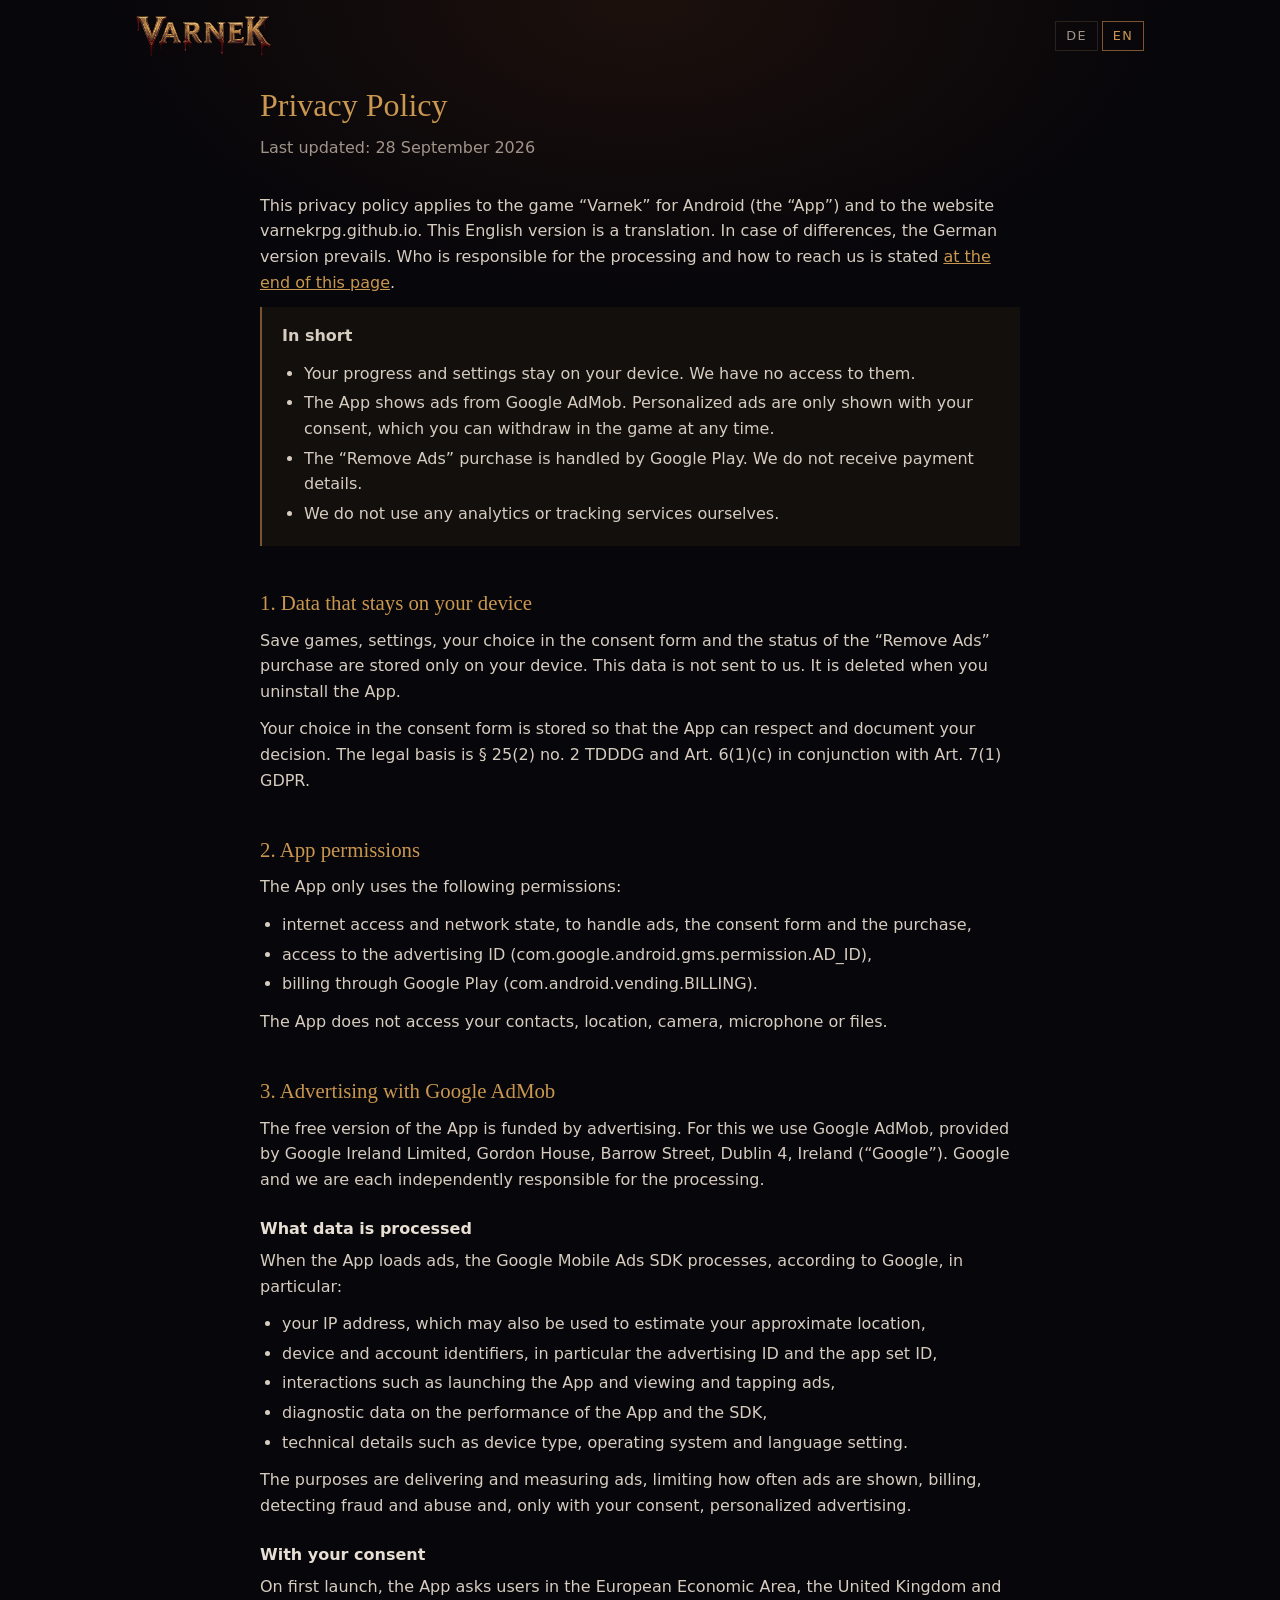
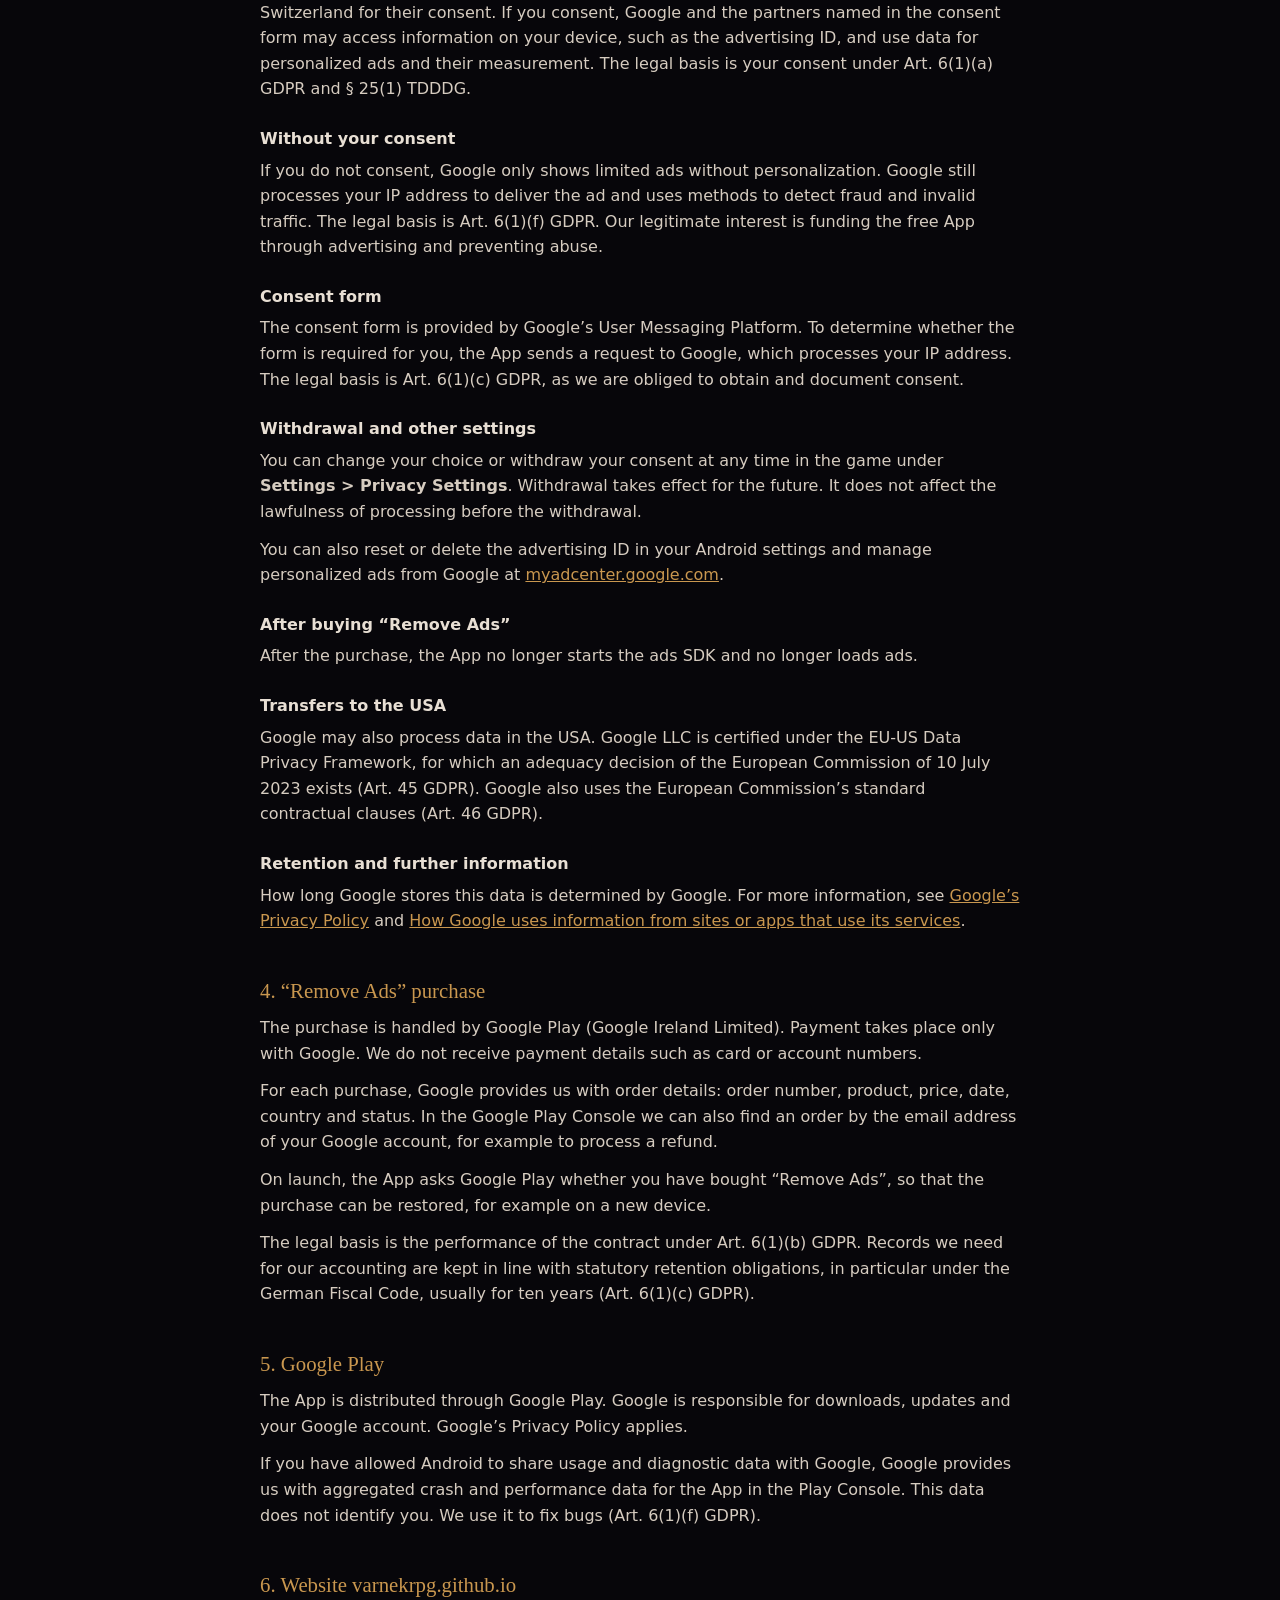
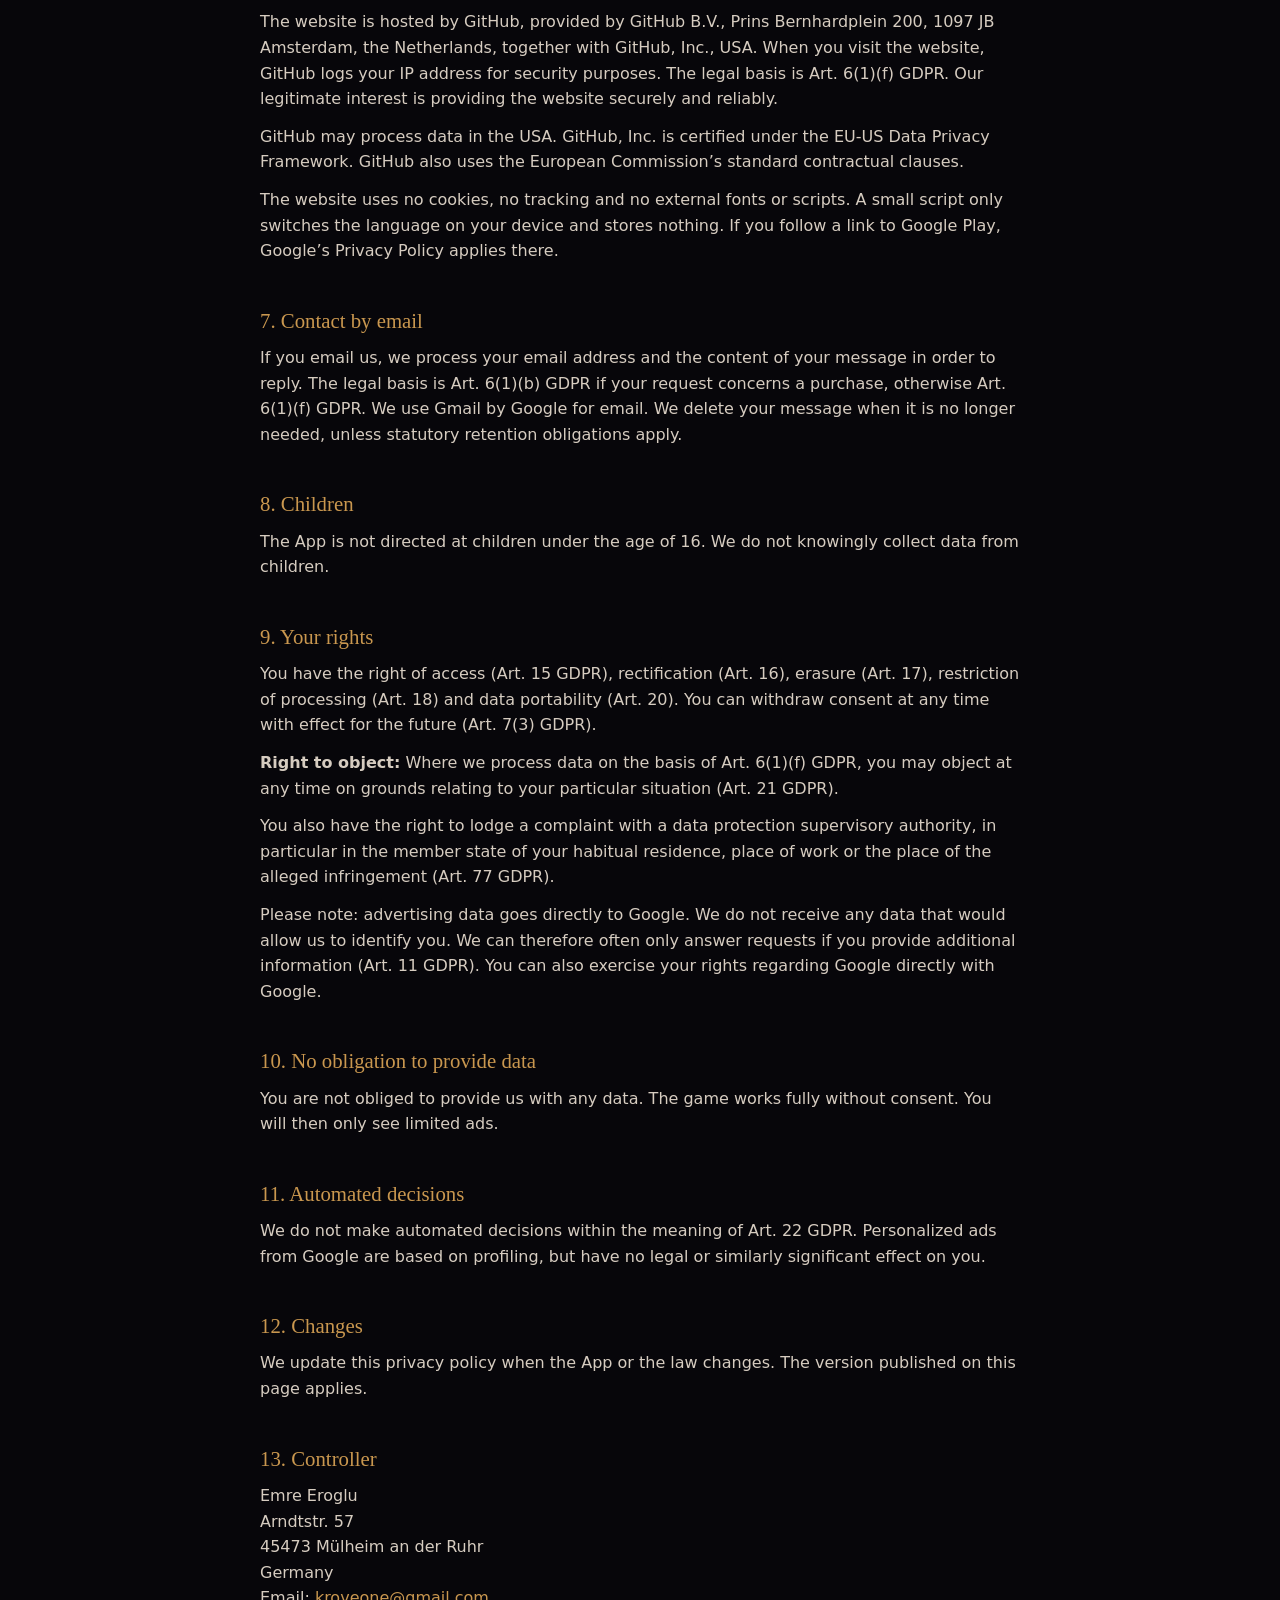
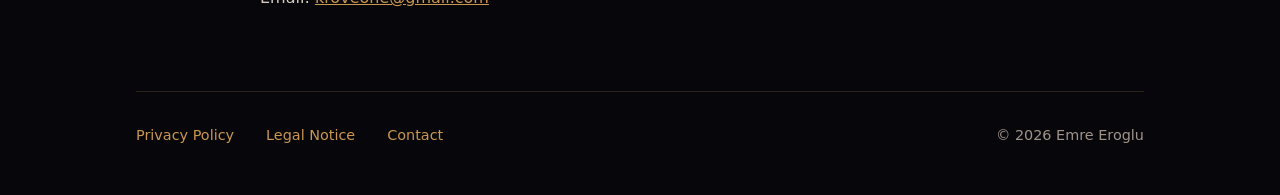
==== datenschutz.html @ 69550660 "Add files via upload" ====
<!DOCTYPE html>
<html lang="en" class="lang-en">
<head>
<meta charset="utf-8">
<meta name="viewport" content="width=device-width, initial-scale=1">
<title>Datenschutz / Privacy Policy · Varnek</title>
<script>(function(){var l=(navigator.languages&&navigator.languages[0])||navigator.language||'en';l=/^de/i.test(l)?'de':'en';var r=document.documentElement;r.className='js lang-'+l;r.lang=l;})();</script>
<meta name="description" content="Datenschutzerklärung für das Spiel Varnek und die Website varnekrpg.github.io.">
<meta name="theme-color" content="#07060a">
<link rel="icon" type="image/png" href="favicon.png">
<link rel="apple-touch-icon" href="apple-touch-icon.png">
<link rel="stylesheet" href="style.css">
</head>
<body>
<div class="wrap">

  <nav class="topbar" aria-label="Navigation">
    <a class="home" href="./"><img src="varnek-title.png" width="1960" height="580" alt="Varnek"></a>
    <div class="langs">
      <button type="button" data-lang="de" aria-pressed="false">DE</button>
      <button type="button" data-lang="en" aria-pressed="true">EN</button>
    </div>
  </nav>

  <main class="legal">

<!-- ===================== DEUTSCH ===================== -->
<article class="de" lang="de">
  <h1>Datenschutzerklärung</h1>
  <p class="stand">Stand: 28. September 2026</p>

  <p>Diese Datenschutzerklärung gilt für das Spiel „Varnek“ für Android (im Folgenden „die App“) und für die Website varnekrpg.github.io. Wer für die Datenverarbeitung verantwortlich ist und wie Sie uns erreichen, finden Sie <a href="#verantwortlicher">am Ende dieser Seite</a>.</p>

  <div class="summary">
    <p><strong>Kurz zusammengefasst</strong></p>
    <ul>
      <li>Spielstand und Einstellungen bleiben auf Ihrem Gerät. Wir haben keinen Zugriff darauf.</li>
      <li>Die App zeigt Werbung von Google AdMob. Personalisierte Werbung gibt es nur mit Ihrer Einwilligung, die Sie jederzeit im Spiel widerrufen können.</li>
      <li>Den Kauf „Werbung entfernen“ wickelt Google Play ab. Zahlungsdaten erhalten wir nicht.</li>
      <li>Wir selbst setzen keine Analyse- oder Tracking-Dienste ein.</li>
    </ul>
  </div>

  <h2>1. Daten, die auf Ihrem Gerät bleiben</h2>
  <p>Spielstände, Einstellungen, Ihre Auswahl in der Einwilligungsabfrage und der Status des Kaufs „Werbung entfernen“ werden nur auf Ihrem Gerät gespeichert. Diese Daten werden nicht an uns übertragen. Wenn Sie die App deinstallieren, werden sie gelöscht.</p>
  <p>Ihre Auswahl in der Einwilligungsabfrage wird gespeichert, damit die App Ihre Entscheidung beachten und nachweisen kann. Rechtsgrundlage ist § 25 Abs. 2 Nr. 2 TDDDG sowie Art. 6 Abs. 1 lit. c in Verbindung mit Art. 7 Abs. 1 DSGVO.</p>

  <h2>2. Berechtigungen der App</h2>
  <p>Die App verwendet nur folgende Berechtigungen:</p>
  <ul>
    <li>Internetzugriff und Prüfung der Netzwerkverbindung, um Werbung, die Einwilligungsabfrage und den Kauf abzuwickeln,</li>
    <li>Zugriff auf die Werbe-ID (com.google.android.gms.permission.AD_ID),</li>
    <li>Abrechnung über Google Play (com.android.vending.BILLING).</li>
  </ul>
  <p>Die App greift nicht auf Kontakte, Standort, Kamera, Mikrofon oder Ihre Dateien zu.</p>

  <h2>3. Werbung mit Google AdMob</h2>
  <p>Die kostenlose Version der App finanziert sich über Werbung. Dafür nutzen wir Google AdMob. Anbieter ist die Google Ireland Limited, Gordon House, Barrow Street, Dublin 4, Irland („Google“). Google und wir sind dabei jeweils eigenständig für die Datenverarbeitung verantwortlich.</p>

  <h3>Welche Daten verarbeitet werden</h3>
  <p>Wenn die App Werbung lädt, verarbeitet das Google Mobile Ads SDK nach Angaben von Google insbesondere:</p>
  <ul>
    <li>Ihre IP-Adresse, die auch zur Schätzung Ihres ungefähren Standorts dienen kann,</li>
    <li>Geräte- und Kontokennungen, insbesondere die Werbe-ID und die App-Set-ID,</li>
    <li>Interaktionen wie den Start der App sowie das Anzeigen und Antippen von Werbung,</li>
    <li>Diagnosedaten zur Leistung der App und des SDK,</li>
    <li>technische Angaben wie Gerätetyp, Betriebssystem und Spracheinstellung.</li>
  </ul>
  <p>Zwecke sind das Ausliefern und Messen von Werbung, das Begrenzen der Häufigkeit von Anzeigen, die Abrechnung, das Erkennen von Betrug und Missbrauch sowie, nur mit Ihrer Einwilligung, personalisierte Werbung.</p>

  <h3>Mit Ihrer Einwilligung</h3>
  <p>Beim ersten Start fragt die App Nutzer im Europäischen Wirtschaftsraum, im Vereinigten Königreich und in der Schweiz nach ihrer Einwilligung. Wenn Sie einwilligen, dürfen Google und die in der Abfrage genannten Partner auf Informationen auf Ihrem Gerät zugreifen, zum Beispiel auf die Werbe-ID, und Daten für personalisierte Werbung und deren Messung verwenden. Rechtsgrundlage ist Ihre Einwilligung nach Art. 6 Abs. 1 lit. a DSGVO und § 25 Abs. 1 TDDDG.</p>

  <h3>Ohne Ihre Einwilligung</h3>
  <p>Wenn Sie nicht einwilligen, zeigt Google nur eingeschränkte Werbung ohne Personalisierung. Dabei verarbeitet Google weiterhin Ihre IP-Adresse, um die Anzeige auszuliefern, und setzt Verfahren zur Erkennung von Betrug und ungültigen Zugriffen ein. Rechtsgrundlage ist Art. 6 Abs. 1 lit. f DSGVO. Unser berechtigtes Interesse liegt darin, die kostenlose App über Werbung zu finanzieren und Missbrauch zu verhindern.</p>

  <h3>Einwilligungsabfrage</h3>
  <p>Die Abfrage stellt die User Messaging Platform von Google bereit. Um festzustellen, ob die Abfrage für Sie nötig ist, sendet die App eine Anfrage an Google. Dabei wird Ihre IP-Adresse verarbeitet. Rechtsgrundlage ist Art. 6 Abs. 1 lit. c DSGVO, da wir verpflichtet sind, Einwilligungen einzuholen und nachzuweisen.</p>

  <h3>Widerruf und weitere Einstellungen</h3>
  <p>Sie können Ihre Auswahl jederzeit im Spiel unter <strong>Einstellungen &gt; Datenschutz-Einstellungen</strong> ändern oder Ihre Einwilligung widerrufen. Der Widerruf gilt für die Zukunft. Die Rechtmäßigkeit der bis dahin erfolgten Verarbeitung bleibt unberührt.</p>
  <p>Außerdem können Sie die Werbe-ID in den Android-Einstellungen zurücksetzen oder löschen und personalisierte Werbung von Google unter <a href="https://myadcenter.google.com">myadcenter.google.com</a> verwalten.</p>

  <h3>Nach dem Kauf „Werbung entfernen“</h3>
  <p>Nach dem Kauf startet die App das Werbe-SDK nicht mehr und lädt keine Werbung mehr.</p>

  <h3>Übermittlung in die USA</h3>
  <p>Google kann Daten auch in den USA verarbeiten. Die Google LLC ist nach dem EU-US Data Privacy Framework zertifiziert, für das ein Angemessenheitsbeschluss der Europäischen Kommission vom 10. Juli 2023 besteht (Art. 45 DSGVO). Zusätzlich verwendet Google Standardvertragsklauseln der Europäischen Kommission (Art. 46 DSGVO).</p>

  <h3>Speicherdauer und weitere Informationen</h3>
  <p>Wie lange Google diese Daten speichert, richtet sich nach den Vorgaben von Google. Weitere Informationen finden Sie in der <a href="https://policies.google.com/privacy">Datenschutzerklärung von Google</a> und unter <a href="https://policies.google.com/technologies/partner-sites">Wie Google Daten von Websites und Apps von Partnern verwendet</a>.</p>

  <h2>4. Kauf „Werbung entfernen“</h2>
  <p>Den Kauf wickelt Google Play ab (Google Ireland Limited). Die Zahlung erfolgt ausschließlich bei Google. Zahlungsdaten wie Karten- oder Kontonummern erhalten wir nicht.</p>
  <p>Google stellt uns zu jedem Kauf Angaben zur Bestellung bereit: Bestellnummer, Produkt, Preis, Datum, Land und Status. In der Google Play Console können wir eine Bestellung außerdem anhand der E-Mail-Adresse Ihres Google-Kontos finden, zum Beispiel um eine Erstattung zu bearbeiten.</p>
  <p>Beim Start fragt die App bei Google Play ab, ob Sie „Werbung entfernen“ gekauft haben, damit der Kauf zum Beispiel auf einem neuen Gerät wiederhergestellt wird.</p>
  <p>Rechtsgrundlage ist die Erfüllung des Vertrags nach Art. 6 Abs. 1 lit. b DSGVO. Angaben, die wir für unsere Buchhaltung benötigen, bewahren wir nach den gesetzlichen Aufbewahrungspflichten auf, insbesondere nach der Abgabenordnung, in der Regel zehn Jahre (Art. 6 Abs. 1 lit. c DSGVO).</p>

  <h2>5. Google Play</h2>
  <p>Die App wird über Google Play vertrieben. Für Download, Updates und Ihr Google-Konto ist Google verantwortlich. Es gilt die Datenschutzerklärung von Google.</p>
  <p>Wenn Sie in Android der Weitergabe von Nutzungs- und Diagnosedaten an Google zugestimmt haben, stellt uns Google in der Play Console zusammengefasste Daten zu Abstürzen und zur Leistung der App bereit. Diese Daten lassen keinen Rückschluss auf Ihre Person zu. Wir nutzen sie, um Fehler zu beheben (Art. 6 Abs. 1 lit. f DSGVO).</p>

  <h2>6. Website varnekrpg.github.io</h2>
  <p>Die Website wird bei GitHub gehostet. Anbieter ist die GitHub B.V., Prins Bernhardplein 200, 1097 JB Amsterdam, Niederlande, zusammen mit der GitHub, Inc., USA. Beim Besuch der Website protokolliert GitHub Ihre IP-Adresse aus Sicherheitsgründen. Rechtsgrundlage ist Art. 6 Abs. 1 lit. f DSGVO. Unser berechtigtes Interesse liegt in einer sicheren und zuverlässigen Bereitstellung der Website.</p>
  <p>GitHub kann Daten in den USA verarbeiten. Die GitHub, Inc. ist nach dem EU-US Data Privacy Framework zertifiziert. Zusätzlich verwendet GitHub Standardvertragsklauseln der Europäischen Kommission.</p>
  <p>Die Website verwendet keine Cookies, kein Tracking und keine externen Schriften oder Skripte. Ein kleines Skript wechselt nur die Sprache auf Ihrem Gerät und speichert dabei nichts. Wenn Sie einem Link zu Google Play folgen, gilt dort die Datenschutzerklärung von Google.</p>

  <h2>7. Kontakt per E-Mail</h2>
  <p>Wenn Sie uns eine E-Mail schreiben, verarbeiten wir Ihre E-Mail-Adresse und den Inhalt Ihrer Nachricht, um Ihnen zu antworten. Rechtsgrundlage ist Art. 6 Abs. 1 lit. b DSGVO, wenn Ihre Anfrage einen Kauf betrifft, sonst Art. 6 Abs. 1 lit. f DSGVO. Für E-Mails nutzen wir Gmail von Google. Wir löschen Ihre Nachricht, wenn sie nicht mehr benötigt wird, sofern keine gesetzlichen Aufbewahrungspflichten bestehen.</p>

  <h2>8. Kinder</h2>
  <p>Die App richtet sich nicht an Kinder unter 16 Jahren. Wir erheben wissentlich keine Daten von Kindern.</p>

  <h2>9. Ihre Rechte</h2>
  <p>Sie haben das Recht auf Auskunft (Art. 15 DSGVO), Berichtigung (Art. 16), Löschung (Art. 17), Einschränkung der Verarbeitung (Art. 18) und Datenübertragbarkeit (Art. 20). Eine erteilte Einwilligung können Sie jederzeit mit Wirkung für die Zukunft widerrufen (Art. 7 Abs. 3 DSGVO).</p>
  <p><strong>Widerspruchsrecht:</strong> Soweit wir Daten auf Grundlage von Art. 6 Abs. 1 lit. f DSGVO verarbeiten, können Sie aus Gründen, die sich aus Ihrer besonderen Situation ergeben, jederzeit widersprechen (Art. 21 DSGVO).</p>
  <p>Sie haben außerdem das Recht, sich bei einer Datenschutz-Aufsichtsbehörde zu beschweren, insbesondere in dem Mitgliedstaat Ihres Aufenthaltsorts, Ihres Arbeitsplatzes oder des mutmaßlichen Verstoßes (Art. 77 DSGVO).</p>
  <p>Bitte beachten Sie: Die Daten aus der Werbung gehen direkt an Google. Wir selbst erhalten keine Daten, mit denen wir Sie identifizieren könnten. Anfragen können wir deshalb oft nur beantworten, wenn Sie uns zusätzliche Angaben machen (Art. 11 DSGVO). Ihre Rechte gegenüber Google können Sie auch direkt bei Google geltend machen.</p>

  <h2>10. Pflicht zur Bereitstellung</h2>
  <p>Sie sind nicht verpflichtet, uns Daten bereitzustellen. Das Spiel funktioniert auch ohne Einwilligung vollständig. Sie sehen dann nur eingeschränkte Werbung.</p>

  <h2>11. Automatisierte Entscheidungen</h2>
  <p>Wir treffen keine automatisierten Entscheidungen im Sinne von Art. 22 DSGVO. Personalisierte Werbung von Google beruht auf Profilbildung, hat aber keine rechtliche oder ähnlich erhebliche Wirkung für Sie.</p>

  <h2>12. Änderungen</h2>
  <p>Wir passen diese Datenschutzerklärung an, wenn sich die App oder die Rechtslage ändert. Es gilt die jeweils auf dieser Seite veröffentlichte Fassung.</p>

  <h2 id="verantwortlicher">13. Verantwortlicher</h2>
  <address>
    Emre Eroglu<br>
    Arndtstr. 57<br>
    45473 Mülheim an der Ruhr<br>
    Deutschland<br>
    E-Mail: <a href="mailto:kroveone@gmail.com">kroveone@gmail.com</a>
  </address>
</article>

<!-- ===================== ENGLISH ===================== -->
<article class="en" lang="en">
  <h1>Privacy Policy</h1>
  <p class="stand">Last updated: 28 September 2026</p>

  <p>This privacy policy applies to the game “Varnek” for Android (the “App”) and to the website varnekrpg.github.io. This English version is a translation. In case of differences, the German version prevails. Who is responsible for the processing and how to reach us is stated <a href="#controller">at the end of this page</a>.</p>

  <div class="summary">
    <p><strong>In short</strong></p>
    <ul>
      <li>Your progress and settings stay on your device. We have no access to them.</li>
      <li>The App shows ads from Google AdMob. Personalized ads are only shown with your consent, which you can withdraw in the game at any time.</li>
      <li>The “Remove Ads” purchase is handled by Google Play. We do not receive payment details.</li>
      <li>We do not use any analytics or tracking services ourselves.</li>
    </ul>
  </div>

  <h2>1. Data that stays on your device</h2>
  <p>Save games, settings, your choice in the consent form and the status of the “Remove Ads” purchase are stored only on your device. This data is not sent to us. It is deleted when you uninstall the App.</p>
  <p>Your choice in the consent form is stored so that the App can respect and document your decision. The legal basis is § 25(2) no. 2 TDDDG and Art. 6(1)(c) in conjunction with Art. 7(1) GDPR.</p>

  <h2>2. App permissions</h2>
  <p>The App only uses the following permissions:</p>
  <ul>
    <li>internet access and network state, to handle ads, the consent form and the purchase,</li>
    <li>access to the advertising ID (com.google.android.gms.permission.AD_ID),</li>
    <li>billing through Google Play (com.android.vending.BILLING).</li>
  </ul>
  <p>The App does not access your contacts, location, camera, microphone or files.</p>

  <h2>3. Advertising with Google AdMob</h2>
  <p>The free version of the App is funded by advertising. For this we use Google AdMob, provided by Google Ireland Limited, Gordon House, Barrow Street, Dublin 4, Ireland (“Google”). Google and we are each independently responsible for the processing.</p>

  <h3>What data is processed</h3>
  <p>When the App loads ads, the Google Mobile Ads SDK processes, according to Google, in particular:</p>
  <ul>
    <li>your IP address, which may also be used to estimate your approximate location,</li>
    <li>device and account identifiers, in particular the advertising ID and the app set ID,</li>
    <li>interactions such as launching the App and viewing and tapping ads,</li>
    <li>diagnostic data on the performance of the App and the SDK,</li>
    <li>technical details such as device type, operating system and language setting.</li>
  </ul>
  <p>The purposes are delivering and measuring ads, limiting how often ads are shown, billing, detecting fraud and abuse and, only with your consent, personalized advertising.</p>

  <h3>With your consent</h3>
  <p>On first launch, the App asks users in the European Economic Area, the United Kingdom and Switzerland for their consent. If you consent, Google and the partners named in the consent form may access information on your device, such as the advertising ID, and use data for personalized ads and their measurement. The legal basis is your consent under Art. 6(1)(a) GDPR and § 25(1) TDDDG.</p>

  <h3>Without your consent</h3>
  <p>If you do not consent, Google only shows limited ads without personalization. Google still processes your IP address to deliver the ad and uses methods to detect fraud and invalid traffic. The legal basis is Art. 6(1)(f) GDPR. Our legitimate interest is funding the free App through advertising and preventing abuse.</p>

  <h3>Consent form</h3>
  <p>The consent form is provided by Google’s User Messaging Platform. To determine whether the form is required for you, the App sends a request to Google, which processes your IP address. The legal basis is Art. 6(1)(c) GDPR, as we are obliged to obtain and document consent.</p>

  <h3>Withdrawal and other settings</h3>
  <p>You can change your choice or withdraw your consent at any time in the game under <strong>Settings &gt; Privacy Settings</strong>. Withdrawal takes effect for the future. It does not affect the lawfulness of processing before the withdrawal.</p>
  <p>You can also reset or delete the advertising ID in your Android settings and manage personalized ads from Google at <a href="https://myadcenter.google.com">myadcenter.google.com</a>.</p>

  <h3>After buying “Remove Ads”</h3>
  <p>After the purchase, the App no longer starts the ads SDK and no longer loads ads.</p>

  <h3>Transfers to the USA</h3>
  <p>Google may also process data in the USA. Google LLC is certified under the EU-US Data Privacy Framework, for which an adequacy decision of the European Commission of 10 July 2023 exists (Art. 45 GDPR). Google also uses the European Commission’s standard contractual clauses (Art. 46 GDPR).</p>

  <h3>Retention and further information</h3>
  <p>How long Google stores this data is determined by Google. For more information, see <a href="https://policies.google.com/privacy">Google’s Privacy Policy</a> and <a href="https://policies.google.com/technologies/partner-sites">How Google uses information from sites or apps that use its services</a>.</p>

  <h2>4. “Remove Ads” purchase</h2>
  <p>The purchase is handled by Google Play (Google Ireland Limited). Payment takes place only with Google. We do not receive payment details such as card or account numbers.</p>
  <p>For each purchase, Google provides us with order details: order number, product, price, date, country and status. In the Google Play Console we can also find an order by the email address of your Google account, for example to process a refund.</p>
  <p>On launch, the App asks Google Play whether you have bought “Remove Ads”, so that the purchase can be restored, for example on a new device.</p>
  <p>The legal basis is the performance of the contract under Art. 6(1)(b) GDPR. Records we need for our accounting are kept in line with statutory retention obligations, in particular under the German Fiscal Code, usually for ten years (Art. 6(1)(c) GDPR).</p>

  <h2>5. Google Play</h2>
  <p>The App is distributed through Google Play. Google is responsible for downloads, updates and your Google account. Google’s Privacy Policy applies.</p>
  <p>If you have allowed Android to share usage and diagnostic data with Google, Google provides us with aggregated crash and performance data for the App in the Play Console. This data does not identify you. We use it to fix bugs (Art. 6(1)(f) GDPR).</p>

  <h2>6. Website varnekrpg.github.io</h2>
  <p>The website is hosted by GitHub, provided by GitHub B.V., Prins Bernhardplein 200, 1097 JB Amsterdam, the Netherlands, together with GitHub, Inc., USA. When you visit the website, GitHub logs your IP address for security purposes. The legal basis is Art. 6(1)(f) GDPR. Our legitimate interest is providing the website securely and reliably.</p>
  <p>GitHub may process data in the USA. GitHub, Inc. is certified under the EU-US Data Privacy Framework. GitHub also uses the European Commission’s standard contractual clauses.</p>
  <p>The website uses no cookies, no tracking and no external fonts or scripts. A small script only switches the language on your device and stores nothing. If you follow a link to Google Play, Google’s Privacy Policy applies there.</p>

  <h2>7. Contact by email</h2>
  <p>If you email us, we process your email address and the content of your message in order to reply. The legal basis is Art. 6(1)(b) GDPR if your request concerns a purchase, otherwise Art. 6(1)(f) GDPR. We use Gmail by Google for email. We delete your message when it is no longer needed, unless statutory retention obligations apply.</p>

  <h2>8. Children</h2>
  <p>The App is not directed at children under the age of 16. We do not knowingly collect data from children.</p>

  <h2>9. Your rights</h2>
  <p>You have the right of access (Art. 15 GDPR), rectification (Art. 16), erasure (Art. 17), restriction of processing (Art. 18) and data portability (Art. 20). You can withdraw consent at any time with effect for the future (Art. 7(3) GDPR).</p>
  <p><strong>Right to object:</strong> Where we process data on the basis of Art. 6(1)(f) GDPR, you may object at any time on grounds relating to your particular situation (Art. 21 GDPR).</p>
  <p>You also have the right to lodge a complaint with a data protection supervisory authority, in particular in the member state of your habitual residence, place of work or the place of the alleged infringement (Art. 77 GDPR).</p>
  <p>Please note: advertising data goes directly to Google. We do not receive any data that would allow us to identify you. We can therefore often only answer requests if you provide additional information (Art. 11 GDPR). You can also exercise your rights regarding Google directly with Google.</p>

  <h2>10. No obligation to provide data</h2>
  <p>You are not obliged to provide us with any data. The game works fully without consent. You will then only see limited ads.</p>

  <h2>11. Automated decisions</h2>
  <p>We do not make automated decisions within the meaning of Art. 22 GDPR. Personalized ads from Google are based on profiling, but have no legal or similarly significant effect on you.</p>

  <h2>12. Changes</h2>
  <p>We update this privacy policy when the App or the law changes. The version published on this page applies.</p>

  <h2 id="controller">13. Controller</h2>
  <address>
    Emre Eroglu<br>
    Arndtstr. 57<br>
    45473 Mülheim an der Ruhr<br>
    Germany<br>
    Email: <a href="mailto:kroveone@gmail.com">kroveone@gmail.com</a>
  </address>
</article>

  </main>

  <footer>
    <a href="datenschutz.html"><span class="de">Datenschutz</span><span class="en">Privacy Policy</span></a>
    <a href="impressum.html"><span class="de">Impressum</span><span class="en">Legal Notice</span></a>
    <a href="mailto:kroveone@gmail.com"><span class="de">Kontakt</span><span class="en">Contact</span></a>
    <span class="copy">&copy; 2026 Emre Eroglu</span>
  </footer>

</div>
<script src="site.js"></script>
</body>
</html>
---- style.css ----
:root {
  --bg: #07060a;
  --panel: #120f0d;
  --line: #2a221b;
  --text: #e8dfd4;
  --body: #d6ccc0;
  --muted: #a0948a;
  --bronze: #c9974f;
  --bronze-dark: #7a5530;
  --button: #3b2a1e;
  --serif: "Palatino Linotype", "Book Antiqua", Palatino, Georgia, serif;
}
* { box-sizing: border-box; }
html { background: var(--bg); }
body {
  margin: 0;
  background:
    radial-gradient(ellipse 60% 420px at 50% 0, rgba(140, 70, 25, 0.16), transparent 70%),
    var(--bg);
  color: var(--text);
  font-family: system-ui, -apple-system, "Segoe UI", Roboto, sans-serif;
  line-height: 1.6;
}
.lang-de .en, .lang-en .de { display: none !important; }
.wrap { max-width: 1040px; margin: 0 auto; padding: 0 16px; }

/* Top bar and language switch */
.topbar {
  display: flex;
  justify-content: flex-end;
  align-items: center;
  gap: 16px;
  padding-top: 16px;
  min-height: 56px;
}
.topbar .home { margin-right: auto; line-height: 0; }
.topbar .home img { height: 40px; width: auto; }
.langs { display: none; gap: 4px; }
.js .langs { display: flex; }
.langs button {
  font: inherit;
  font-size: 0.8rem;
  letter-spacing: 0.1em;
  padding: 4px 10px;
  color: var(--muted);
  background: transparent;
  border: 1px solid var(--line);
  cursor: pointer;
}
.langs button[aria-pressed="true"] { color: var(--bronze); border-color: var(--bronze-dark); }

/* Start page */
.hero { text-align: center; padding: 32px 0 64px; }
.hero h1 { margin: 0 0 20px; line-height: 0; }
.hero h1 img {
  width: 100%;
  max-width: 735px;
  height: auto;
  filter: drop-shadow(0 8px 24px rgba(0, 0, 0, 0.8));
}
.tagline {
  margin: 0 0 32px;
  font-family: var(--serif);
  font-size: 1.2rem;
  color: var(--muted);
}
.play {
  display: inline-block;
  padding: 14px 32px;
  font-family: var(--serif);
  font-size: 1.1rem;
  letter-spacing: 0.04em;
  color: var(--text);
  text-decoration: none;
  background: linear-gradient(#4a3526, var(--button));
  border: 2px solid var(--bronze);
  box-shadow: inset 0 0 0 2px #1b130d, 0 6px 24px rgba(0, 0, 0, 0.6);
}
.play:hover, .play:focus-visible { border-color: #e2b170; color: #fff; }
.story {
  max-width: 720px;
  margin: 0 auto 48px;
  text-align: center;
  font-family: var(--serif);
  font-size: 1.25rem;
  line-height: 1.7;
}
.story p { margin: 0; }
figure { margin: 0; }
.shot {
  display: block;
  border: 1px solid var(--line);
  box-shadow: 0 10px 40px rgba(0, 0, 0, 0.7);
  cursor: zoom-in;
}
.shot img { display: block; width: 100%; height: auto; }
figcaption {
  margin-top: 10px;
  font-size: 0.8rem;
  letter-spacing: 0.14em;
  text-transform: uppercase;
  color: var(--muted);
}
.wide { margin-bottom: 72px; }
.pillars {
  display: grid;
  grid-template-columns: repeat(3, 1fr);
  gap: 32px;
  margin-bottom: 72px;
}
.pillar { border-top: 2px solid var(--bronze-dark); padding-top: 20px; }
.pillar h2 {
  margin: 0 0 8px;
  font-family: var(--serif);
  font-size: 1.3rem;
  font-weight: normal;
  color: var(--bronze);
}
.pillar p { margin: 0; color: var(--muted); }
.gallery {
  display: grid;
  grid-template-columns: repeat(2, 1fr);
  gap: 40px 24px;
  margin-bottom: 80px;
}
dialog {
  padding: 0;
  border: 1px solid var(--line);
  background: var(--bg);
  max-width: 96vw;
  max-height: 92vh;
  cursor: zoom-out;
}
dialog::backdrop { background: rgba(0, 0, 0, 0.88); }
dialog img { display: block; max-width: 96vw; max-height: 92vh; width: auto; height: auto; }

/* Legal pages */
.legal { max-width: 760px; margin: 24px auto 80px; overflow-wrap: break-word; }
.legal h1 {
  margin: 0 0 4px;
  font-family: var(--serif);
  font-size: 2rem;
  font-weight: normal;
  color: var(--bronze);
}
.legal .stand { margin: 0 0 32px; color: var(--muted); }
.legal h2 {
  margin: 40px 0 8px;
  font-family: var(--serif);
  font-size: 1.3rem;
  font-weight: normal;
  color: var(--bronze);
}
.legal h3 { margin: 24px 0 6px; font-size: 1rem; color: var(--text); }
.legal p, .legal li { color: var(--body); }
.legal p { margin: 0 0 12px; }
.legal ul { margin: 0 0 12px; padding-left: 22px; }
.legal li { margin-bottom: 4px; }
.legal a { color: var(--bronze); overflow-wrap: anywhere; }
.legal address { font-style: normal; margin: 0 0 12px; color: var(--body); }
.legal .summary {
  margin: 0 0 8px;
  padding: 16px 20px;
  background: var(--panel);
  border-left: 2px solid var(--bronze-dark);
}
.legal .summary ul { margin: 0; }
.legal .note { color: var(--muted); font-size: 0.9rem; }

/* Footer */
footer {
  border-top: 1px solid var(--line);
  padding: 32px 0 48px;
  display: flex;
  flex-wrap: wrap;
  gap: 16px 32px;
  align-items: center;
  font-size: 0.9rem;
  color: var(--muted);
}
footer a { color: var(--bronze); text-decoration: none; }
footer a:hover, footer a:focus-visible { text-decoration: underline; }
footer .copy { margin-left: auto; }

@media (max-width: 760px) {
  .hero { padding-bottom: 40px; }
  .tagline { font-size: 1.05rem; }
  .story { font-size: 1.1rem; }
  .pillars, .gallery { grid-template-columns: 1fr; }
  .wide, .pillars, .gallery { margin-bottom: 56px; }
  .legal h1 { font-size: 1.6rem; }
  .topbar .home img { height: 32px; }
  footer .copy { margin-left: 0; }
}
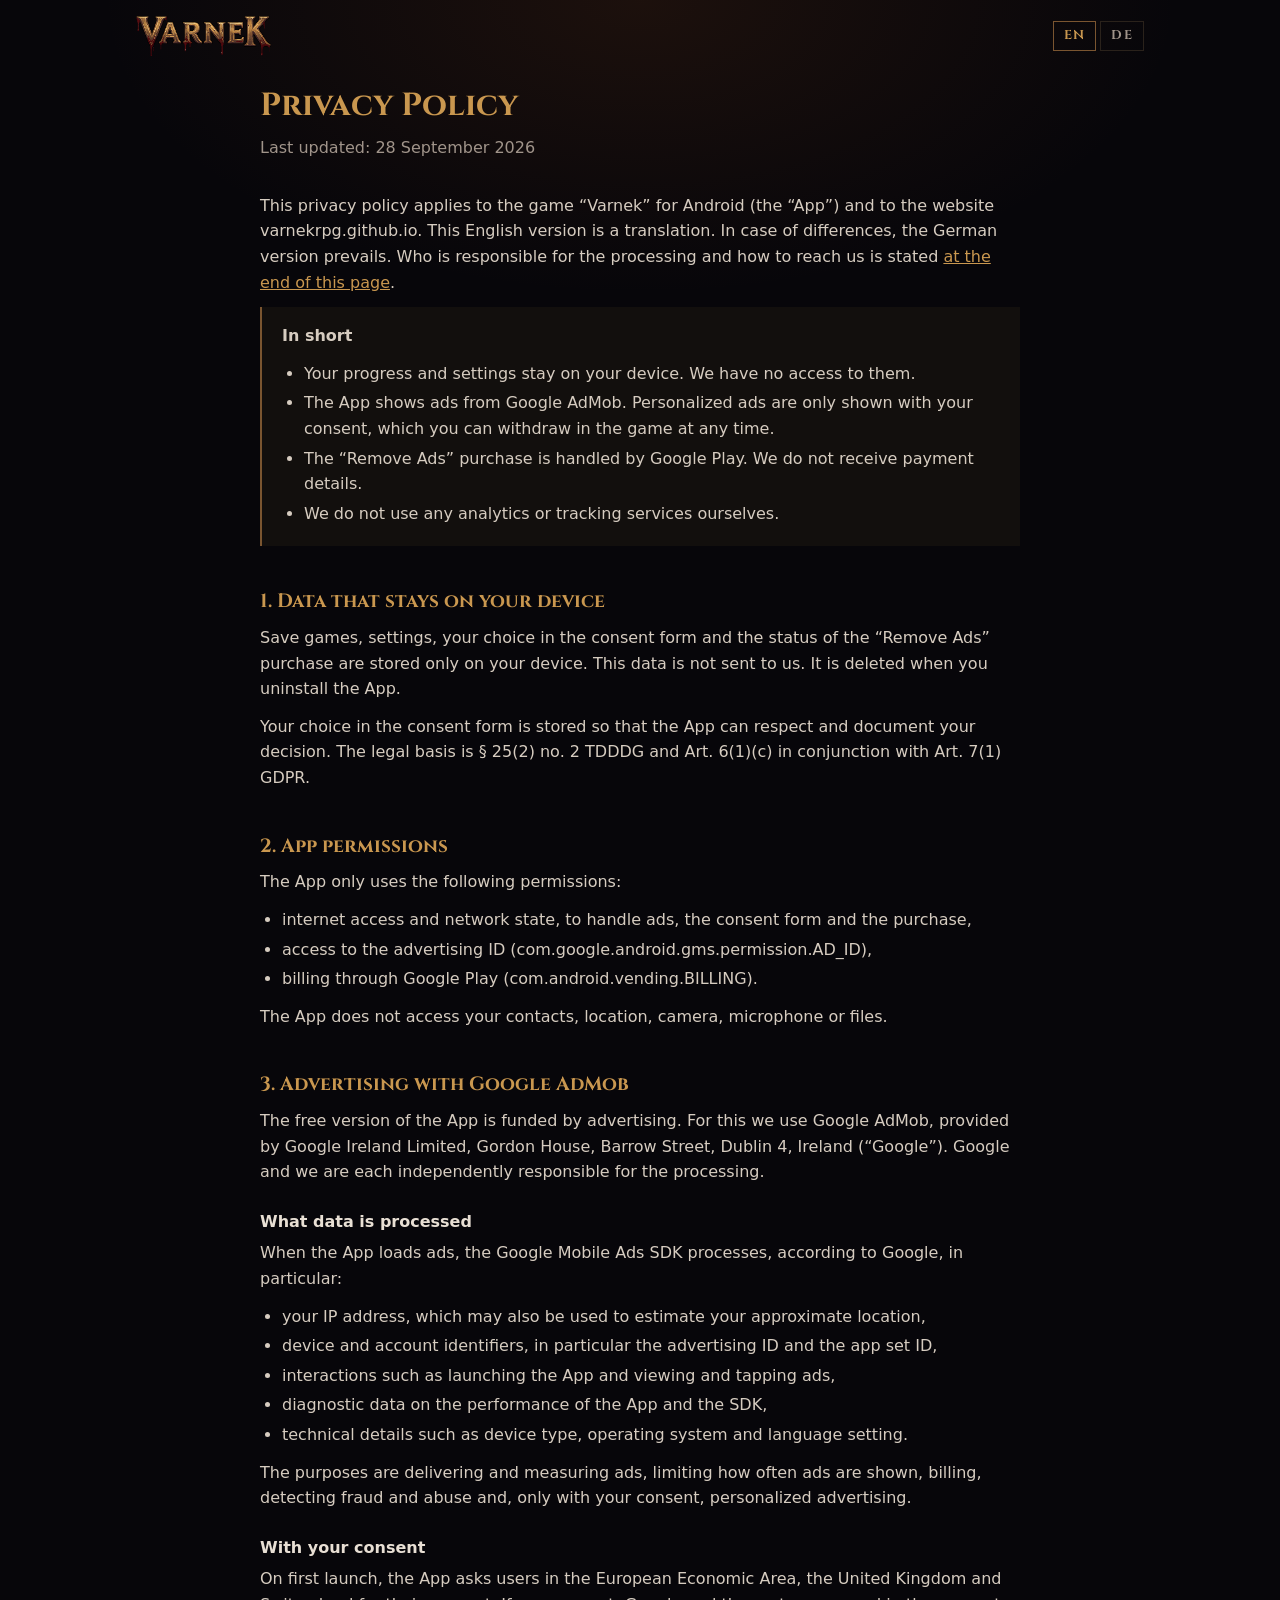
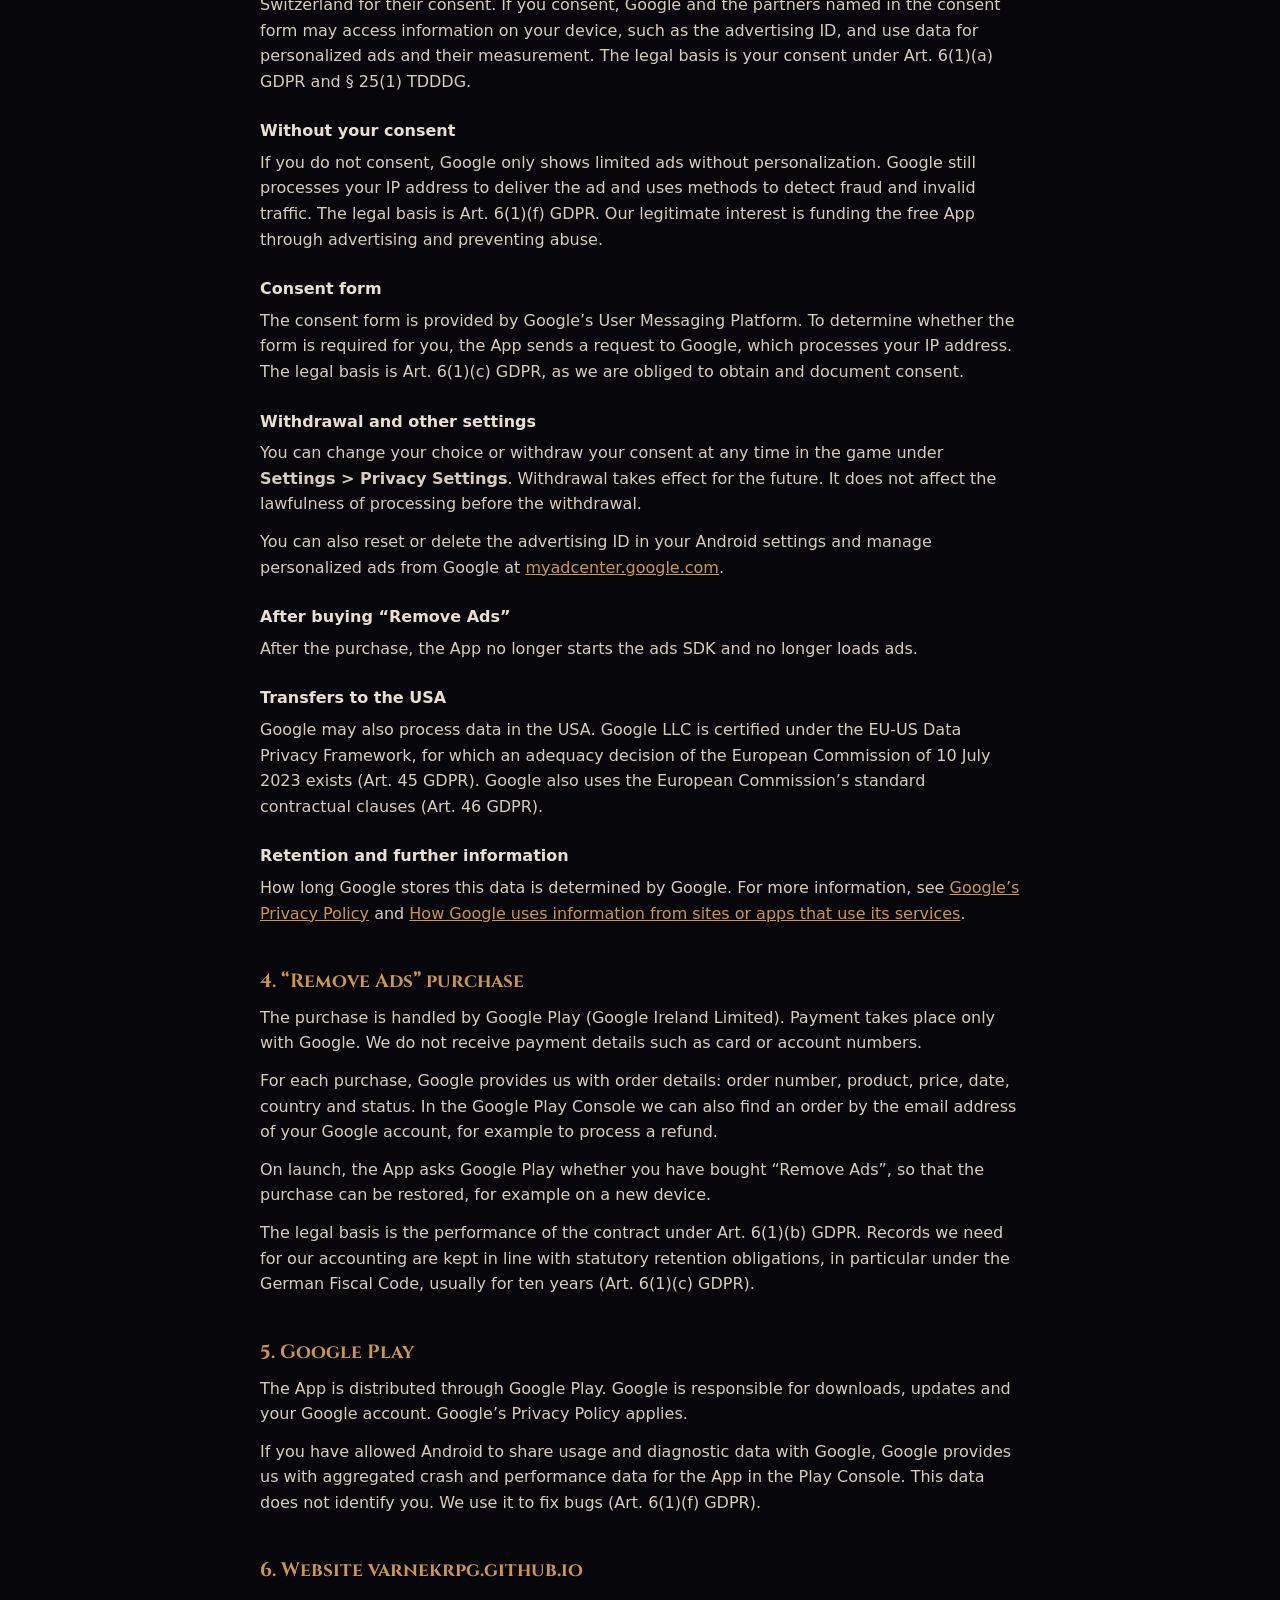
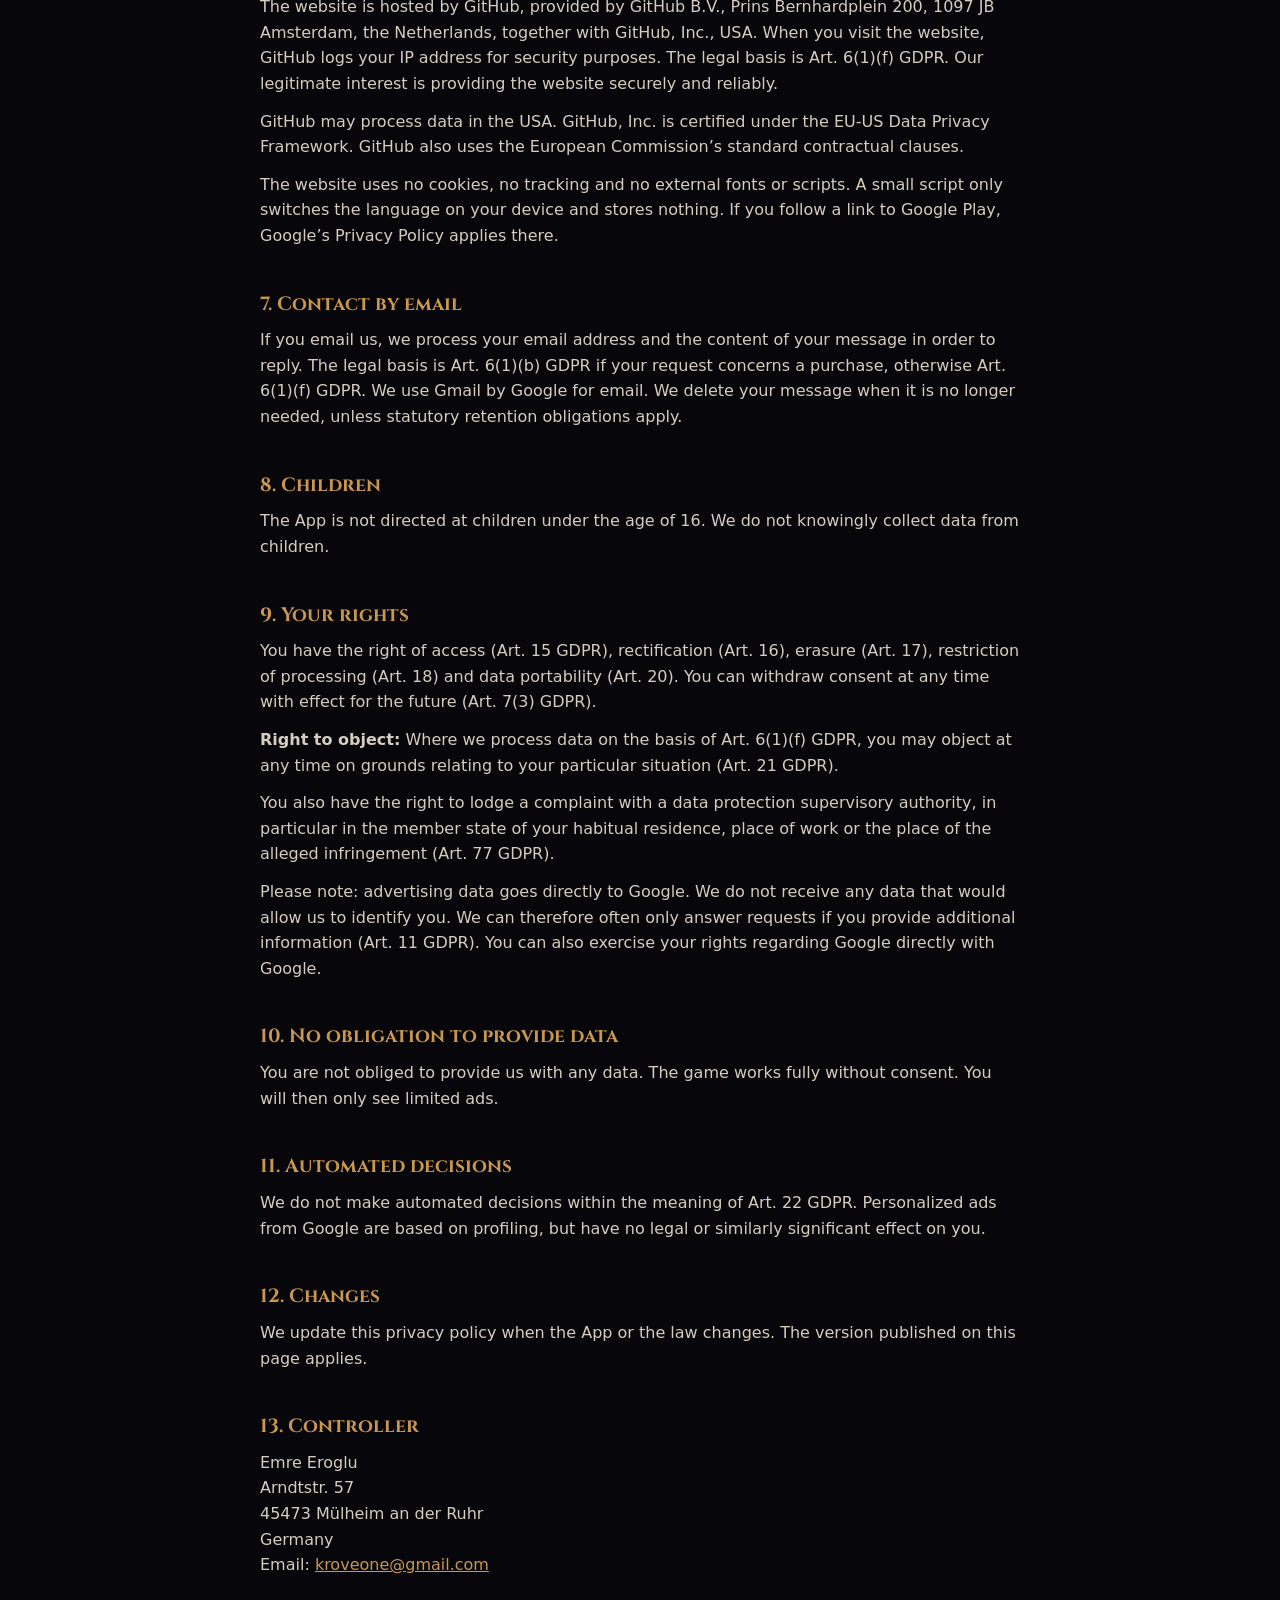
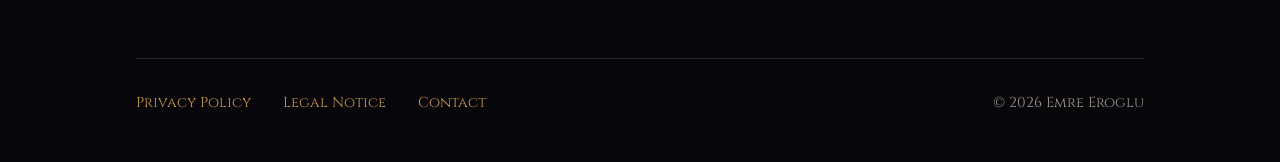
==== commit a880ca68: "Add files via upload" ====
--- a/datenschutz.html
+++ b/datenschutz.html
@@ -3,9 +3,9 @@
 <head>
 <meta charset="utf-8">
 <meta name="viewport" content="width=device-width, initial-scale=1">
-<title>Datenschutz / Privacy Policy · Varnek</title>
-<script>(function(){var l=(navigator.languages&&navigator.languages[0])||navigator.language||'en';l=/^de/i.test(l)?'de':'en';var r=document.documentElement;r.className='js lang-'+l;r.lang=l;})();</script>
-<meta name="description" content="Datenschutzerklärung für das Spiel Varnek und die Website varnekrpg.github.io.">
+<title>Privacy Policy / Datenschutz · Varnek</title>
+<script>(function(){var l=/[?&]lang=de(&|$)/.test(location.search)?'de':'en';var r=document.documentElement;r.className='js lang-'+l;r.lang=l;})();</script>
+<meta name="description" content="Privacy policy for the game Varnek and the website varnekrpg.github.io.">
 <meta name="theme-color" content="#07060a">
 <link rel="icon" type="image/png" href="favicon.png">
 <link rel="apple-touch-icon" href="apple-touch-icon.png">
@@ -17,8 +17,8 @@
   <nav class="topbar" aria-label="Navigation">
     <a class="home" href="./"><img src="varnek-title.png" width="1960" height="580" alt="Varnek"></a>
     <div class="langs">
+      <button type="button" data-lang="en" aria-pressed="true">EN</button>
       <button type="button" data-lang="de" aria-pressed="false">DE</button>
-      <button type="button" data-lang="en" aria-pressed="true">EN</button>
     </div>
   </nav>
 
--- a/style.css
+++ b/style.css
@@ -1,3 +1,17 @@
+@font-face {
+  font-family: "Cinzel";
+  font-style: normal;
+  font-weight: 400;
+  font-display: swap;
+  src: url("cinzel-400.woff2") format("woff2");
+}
+@font-face {
+  font-family: "Cinzel";
+  font-style: normal;
+  font-weight: 700;
+  font-display: swap;
+  src: url("cinzel-700.woff2") format("woff2");
+}
 :root {
   --bg: #07060a;
   --panel: #120f0d;
@@ -8,7 +22,7 @@
   --bronze: #c9974f;
   --bronze-dark: #7a5530;
   --button: #3b2a1e;
-  --serif: "Palatino Linotype", "Book Antiqua", Palatino, Georgia, serif;
+  --serif: "Cinzel", "Palatino Linotype", "Book Antiqua", Palatino, Georgia, serif;
 }
 * { box-sizing: border-box; }
 html { background: var(--bg); }
@@ -39,6 +53,8 @@
 .js .langs { display: flex; }
 .langs button {
   font: inherit;
+  font-family: var(--serif);
+  font-weight: 700;
   font-size: 0.8rem;
   letter-spacing: 0.1em;
   padding: 4px 10px;
@@ -87,20 +103,31 @@
 }
 .story p { margin: 0; }
 figure { margin: 0; }
-.shot {
+figure { position: relative; container-type: inline-size; }
+.shot { display: block; cursor: zoom-in; }
+.shot img {
   display: block;
-  border: 1px solid var(--line);
-  box-shadow: 0 10px 40px rgba(0, 0, 0, 0.7);
-  cursor: zoom-in;
-}
-.shot img { display: block; width: 100%; height: auto; }
+  width: 100%;
+  height: auto;
+  filter: drop-shadow(0 12px 28px rgba(0, 0, 0, 0.75));
+}
 figcaption {
-  margin-top: 10px;
-  font-size: 0.8rem;
-  letter-spacing: 0.14em;
-  text-transform: uppercase;
-  color: var(--muted);
-}
+  position: absolute;
+  left: 7%;
+  right: 7%;
+  bottom: 12%;
+  margin: 0;
+  text-align: center;
+  pointer-events: none;
+  font-family: var(--serif);
+  font-weight: 700;
+  font-size: clamp(0.8rem, 4.2cqw, 1.9rem);
+  line-height: 1.25;
+  letter-spacing: 0.03em;
+  color: #ecc98a;
+  text-shadow: 0 2px 0 #000, 0 0 10px rgba(0, 0, 0, 0.95), 0 0 26px rgba(0, 0, 0, 0.9);
+}
+.wide figcaption { font-size: clamp(1rem, 3.6cqw, 2.5rem); bottom: 14%; }
 .wide { margin-bottom: 72px; }
 .pillars {
   display: grid;
@@ -112,8 +139,8 @@
 .pillar h2 {
   margin: 0 0 8px;
   font-family: var(--serif);
-  font-size: 1.3rem;
-  font-weight: normal;
+  font-size: 1.25rem;
+  font-weight: 700;
   color: var(--bronze);
 }
 .pillar p { margin: 0; color: var(--muted); }
@@ -140,15 +167,15 @@
   margin: 0 0 4px;
   font-family: var(--serif);
   font-size: 2rem;
-  font-weight: normal;
+  font-weight: 700;
   color: var(--bronze);
 }
 .legal .stand { margin: 0 0 32px; color: var(--muted); }
 .legal h2 {
   margin: 40px 0 8px;
   font-family: var(--serif);
-  font-size: 1.3rem;
-  font-weight: normal;
+  font-size: 1.2rem;
+  font-weight: 700;
   color: var(--bronze);
 }
 .legal h3 { margin: 24px 0 6px; font-size: 1rem; color: var(--text); }
@@ -175,6 +202,7 @@
   flex-wrap: wrap;
   gap: 16px 32px;
   align-items: center;
+  font-family: var(--serif);
   font-size: 0.9rem;
   color: var(--muted);
 }
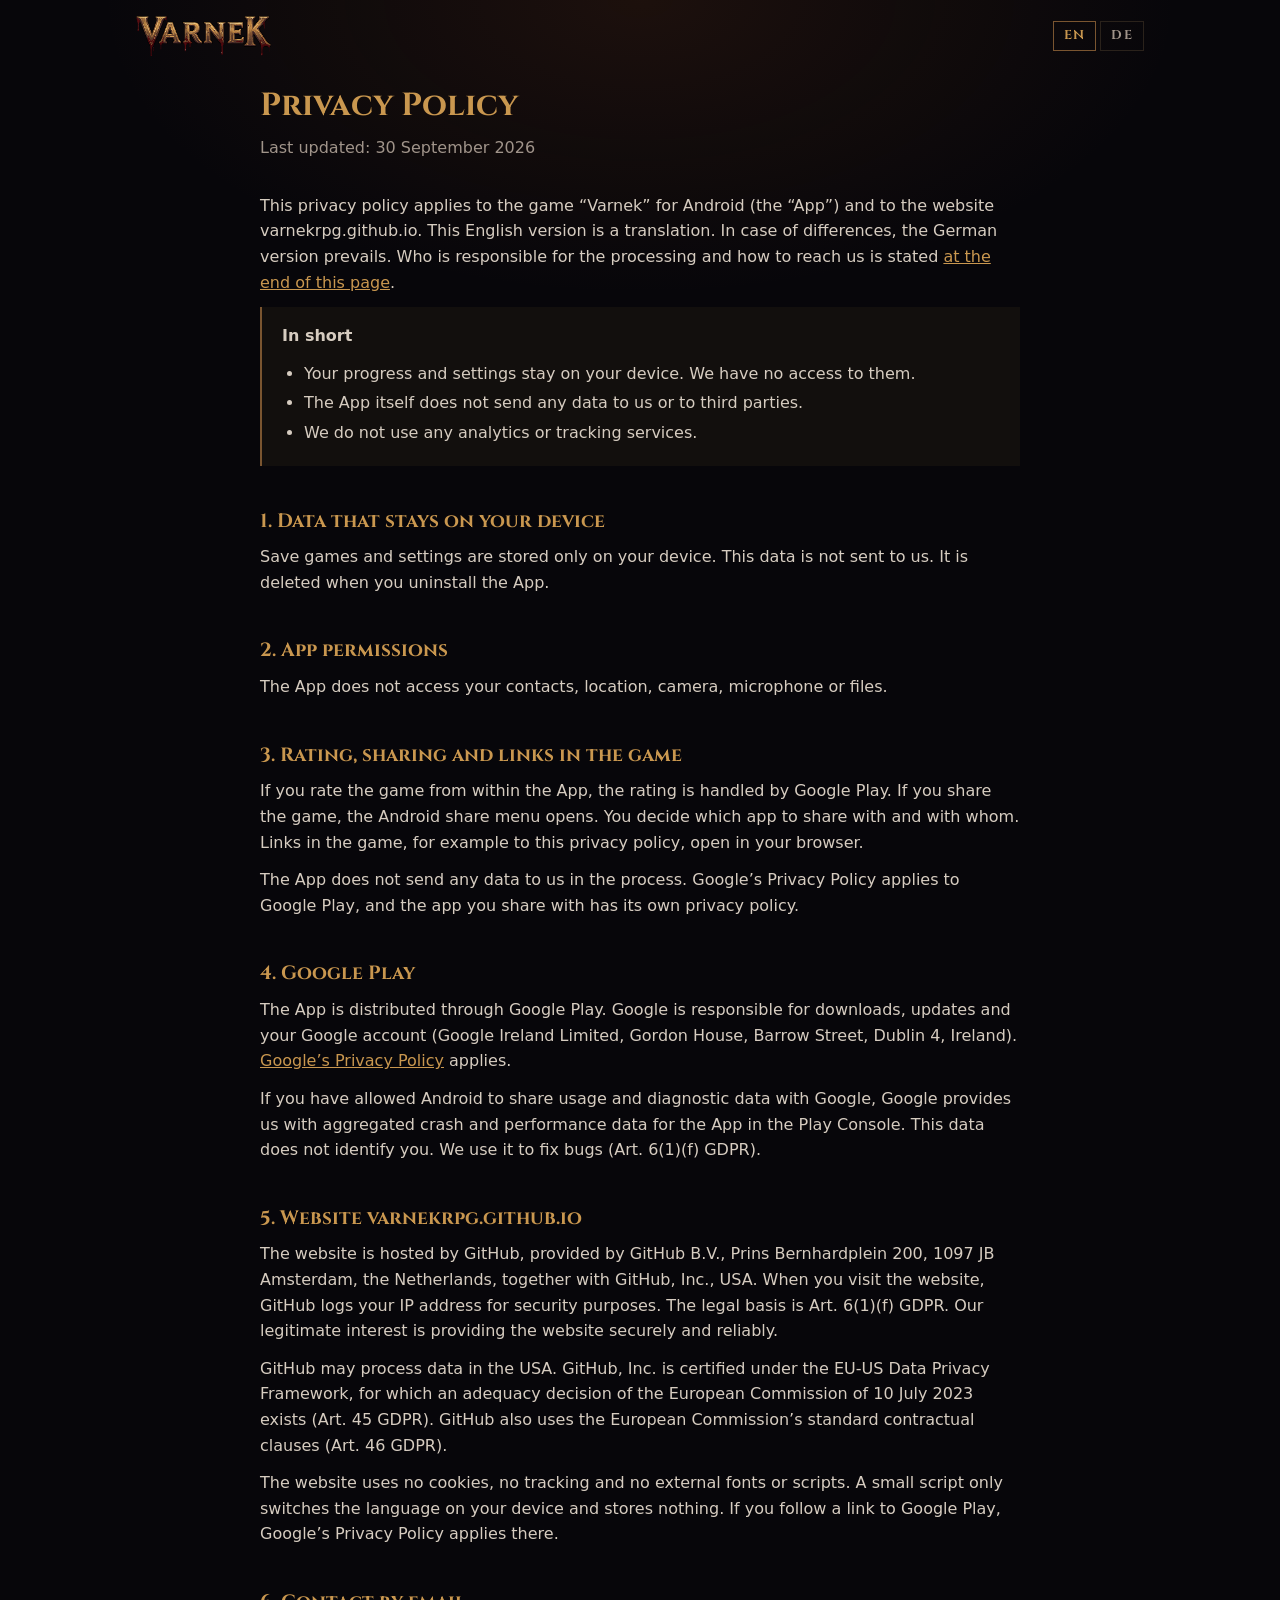
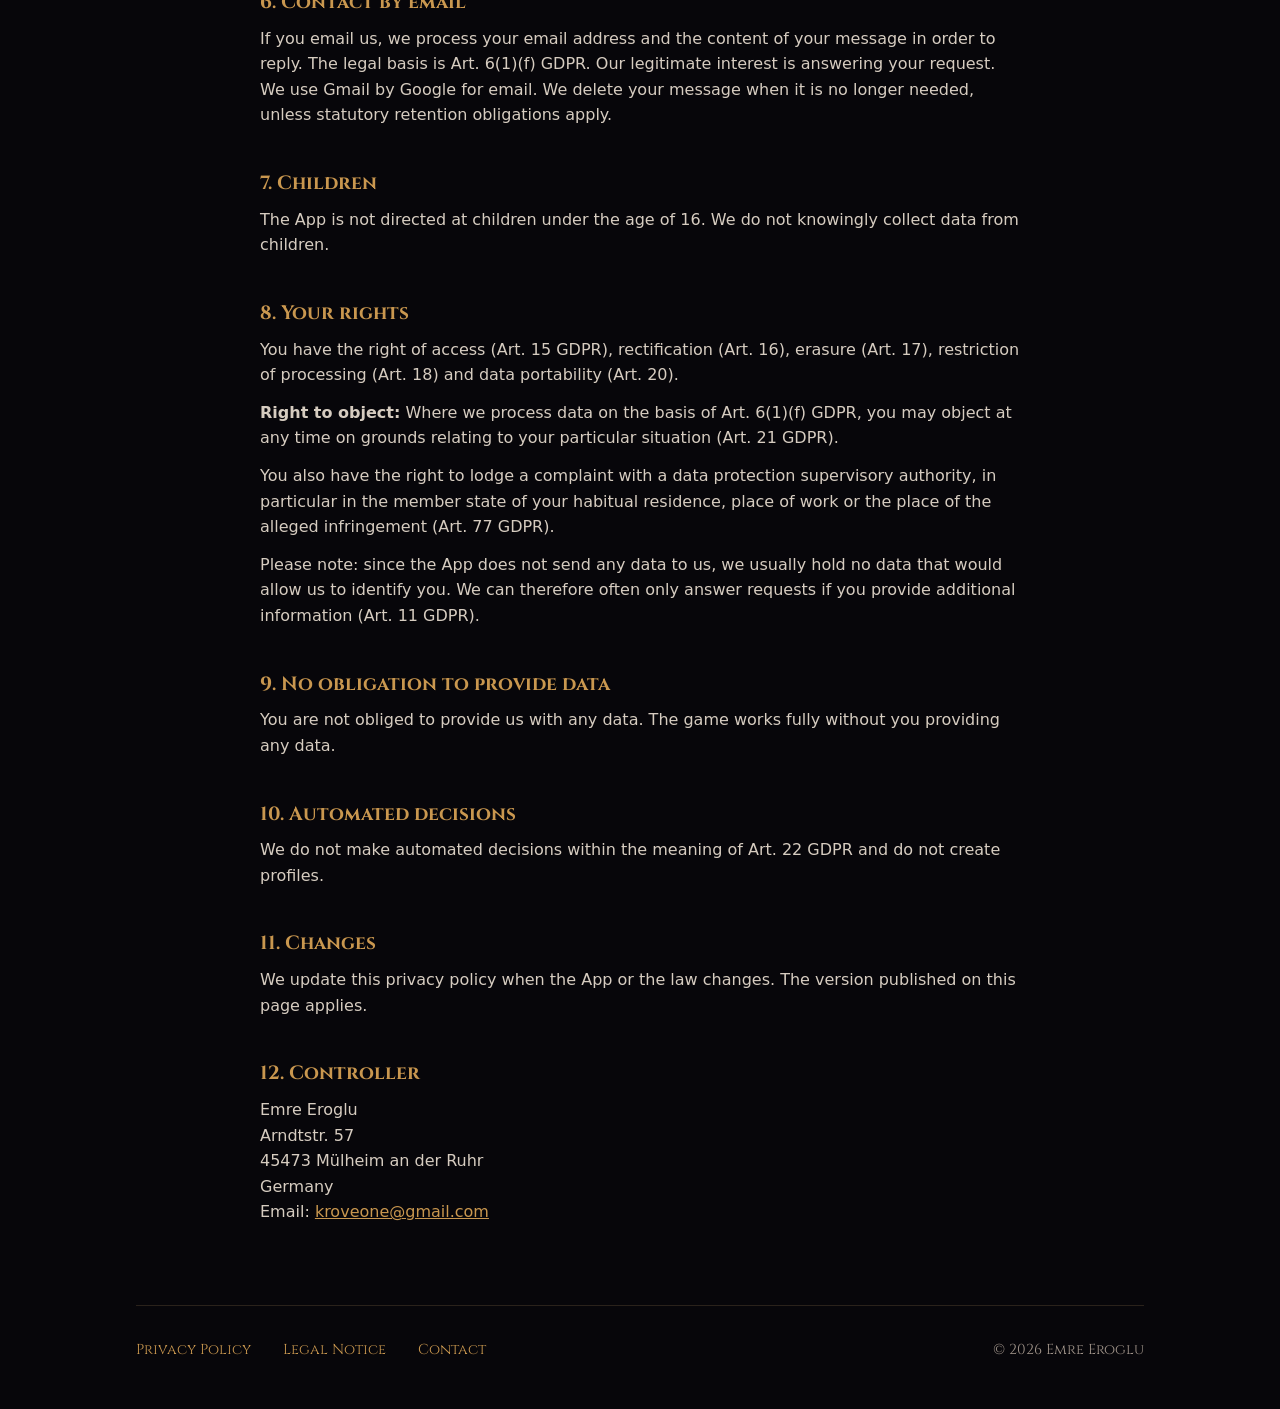
==== commit 30629b7d: "Add files via upload" ====
--- a/datenschutz.html
+++ b/datenschutz.html
@@ -27,7 +27,7 @@
 <!-- ===================== DEUTSCH ===================== -->
 <article class="de" lang="de">
   <h1>Datenschutzerklärung</h1>
-  <p class="stand">Stand: 28. September 2026</p>
+  <p class="stand">Stand: 30. September 2026</p>
 
   <p>Diese Datenschutzerklärung gilt für das Spiel „Varnek“ für Android (im Folgenden „die App“) und für die Website varnekrpg.github.io. Wer für die Datenverarbeitung verantwortlich ist und wie Sie uns erreichen, finden Sie <a href="#verantwortlicher">am Ende dieser Seite</a>.</p>
 
@@ -35,98 +35,52 @@
     <p><strong>Kurz zusammengefasst</strong></p>
     <ul>
       <li>Spielstand und Einstellungen bleiben auf Ihrem Gerät. Wir haben keinen Zugriff darauf.</li>
-      <li>Die App zeigt Werbung von Google AdMob. Personalisierte Werbung gibt es nur mit Ihrer Einwilligung, die Sie jederzeit im Spiel widerrufen können.</li>
-      <li>Den Kauf „Werbung entfernen“ wickelt Google Play ab. Zahlungsdaten erhalten wir nicht.</li>
-      <li>Wir selbst setzen keine Analyse- oder Tracking-Dienste ein.</li>
+      <li>Die App selbst sendet keine Daten an uns oder an Dritte.</li>
+      <li>Wir setzen keine Analyse- oder Tracking-Dienste ein.</li>
     </ul>
   </div>
 
   <h2>1. Daten, die auf Ihrem Gerät bleiben</h2>
-  <p>Spielstände, Einstellungen, Ihre Auswahl in der Einwilligungsabfrage und der Status des Kaufs „Werbung entfernen“ werden nur auf Ihrem Gerät gespeichert. Diese Daten werden nicht an uns übertragen. Wenn Sie die App deinstallieren, werden sie gelöscht.</p>
-  <p>Ihre Auswahl in der Einwilligungsabfrage wird gespeichert, damit die App Ihre Entscheidung beachten und nachweisen kann. Rechtsgrundlage ist § 25 Abs. 2 Nr. 2 TDDDG sowie Art. 6 Abs. 1 lit. c in Verbindung mit Art. 7 Abs. 1 DSGVO.</p>
+  <p>Spielstände und Einstellungen werden nur auf Ihrem Gerät gespeichert. Diese Daten werden nicht an uns übertragen. Wenn Sie die App deinstallieren, werden sie gelöscht.</p>
 
   <h2>2. Berechtigungen der App</h2>
-  <p>Die App verwendet nur folgende Berechtigungen:</p>
-  <ul>
-    <li>Internetzugriff und Prüfung der Netzwerkverbindung, um Werbung, die Einwilligungsabfrage und den Kauf abzuwickeln,</li>
-    <li>Zugriff auf die Werbe-ID (com.google.android.gms.permission.AD_ID),</li>
-    <li>Abrechnung über Google Play (com.android.vending.BILLING).</li>
-  </ul>
   <p>Die App greift nicht auf Kontakte, Standort, Kamera, Mikrofon oder Ihre Dateien zu.</p>
 
-  <h2>3. Werbung mit Google AdMob</h2>
-  <p>Die kostenlose Version der App finanziert sich über Werbung. Dafür nutzen wir Google AdMob. Anbieter ist die Google Ireland Limited, Gordon House, Barrow Street, Dublin 4, Irland („Google“). Google und wir sind dabei jeweils eigenständig für die Datenverarbeitung verantwortlich.</p>
+  <h2>3. Bewerten, Teilen und Links im Spiel</h2>
+  <p>Wenn Sie das Spiel aus der App heraus bewerten, läuft die Bewertung über Google Play. Wenn Sie das Spiel teilen, öffnet sich das Teilen-Menü von Android. Sie entscheiden selbst, mit welcher App und mit wem Sie teilen. Links aus dem Spiel, etwa zu dieser Datenschutzerklärung, öffnen sich in Ihrem Browser.</p>
+  <p>Die App übermittelt dabei keine Daten an uns. Für Google Play gilt die Datenschutzerklärung von Google, für die App, mit der Sie teilen, deren eigene Datenschutzerklärung.</p>
 
-  <h3>Welche Daten verarbeitet werden</h3>
-  <p>Wenn die App Werbung lädt, verarbeitet das Google Mobile Ads SDK nach Angaben von Google insbesondere:</p>
-  <ul>
-    <li>Ihre IP-Adresse, die auch zur Schätzung Ihres ungefähren Standorts dienen kann,</li>
-    <li>Geräte- und Kontokennungen, insbesondere die Werbe-ID und die App-Set-ID,</li>
-    <li>Interaktionen wie den Start der App sowie das Anzeigen und Antippen von Werbung,</li>
-    <li>Diagnosedaten zur Leistung der App und des SDK,</li>
-    <li>technische Angaben wie Gerätetyp, Betriebssystem und Spracheinstellung.</li>
-  </ul>
-  <p>Zwecke sind das Ausliefern und Messen von Werbung, das Begrenzen der Häufigkeit von Anzeigen, die Abrechnung, das Erkennen von Betrug und Missbrauch sowie, nur mit Ihrer Einwilligung, personalisierte Werbung.</p>
-
-  <h3>Mit Ihrer Einwilligung</h3>
-  <p>Beim ersten Start fragt die App Nutzer im Europäischen Wirtschaftsraum, im Vereinigten Königreich und in der Schweiz nach ihrer Einwilligung. Wenn Sie einwilligen, dürfen Google und die in der Abfrage genannten Partner auf Informationen auf Ihrem Gerät zugreifen, zum Beispiel auf die Werbe-ID, und Daten für personalisierte Werbung und deren Messung verwenden. Rechtsgrundlage ist Ihre Einwilligung nach Art. 6 Abs. 1 lit. a DSGVO und § 25 Abs. 1 TDDDG.</p>
-
-  <h3>Ohne Ihre Einwilligung</h3>
-  <p>Wenn Sie nicht einwilligen, zeigt Google nur eingeschränkte Werbung ohne Personalisierung. Dabei verarbeitet Google weiterhin Ihre IP-Adresse, um die Anzeige auszuliefern, und setzt Verfahren zur Erkennung von Betrug und ungültigen Zugriffen ein. Rechtsgrundlage ist Art. 6 Abs. 1 lit. f DSGVO. Unser berechtigtes Interesse liegt darin, die kostenlose App über Werbung zu finanzieren und Missbrauch zu verhindern.</p>
-
-  <h3>Einwilligungsabfrage</h3>
-  <p>Die Abfrage stellt die User Messaging Platform von Google bereit. Um festzustellen, ob die Abfrage für Sie nötig ist, sendet die App eine Anfrage an Google. Dabei wird Ihre IP-Adresse verarbeitet. Rechtsgrundlage ist Art. 6 Abs. 1 lit. c DSGVO, da wir verpflichtet sind, Einwilligungen einzuholen und nachzuweisen.</p>
-
-  <h3>Widerruf und weitere Einstellungen</h3>
-  <p>Sie können Ihre Auswahl jederzeit im Spiel unter <strong>Einstellungen &gt; Datenschutz-Einstellungen</strong> ändern oder Ihre Einwilligung widerrufen. Der Widerruf gilt für die Zukunft. Die Rechtmäßigkeit der bis dahin erfolgten Verarbeitung bleibt unberührt.</p>
-  <p>Außerdem können Sie die Werbe-ID in den Android-Einstellungen zurücksetzen oder löschen und personalisierte Werbung von Google unter <a href="https://myadcenter.google.com">myadcenter.google.com</a> verwalten.</p>
-
-  <h3>Nach dem Kauf „Werbung entfernen“</h3>
-  <p>Nach dem Kauf startet die App das Werbe-SDK nicht mehr und lädt keine Werbung mehr.</p>
-
-  <h3>Übermittlung in die USA</h3>
-  <p>Google kann Daten auch in den USA verarbeiten. Die Google LLC ist nach dem EU-US Data Privacy Framework zertifiziert, für das ein Angemessenheitsbeschluss der Europäischen Kommission vom 10. Juli 2023 besteht (Art. 45 DSGVO). Zusätzlich verwendet Google Standardvertragsklauseln der Europäischen Kommission (Art. 46 DSGVO).</p>
-
-  <h3>Speicherdauer und weitere Informationen</h3>
-  <p>Wie lange Google diese Daten speichert, richtet sich nach den Vorgaben von Google. Weitere Informationen finden Sie in der <a href="https://policies.google.com/privacy">Datenschutzerklärung von Google</a> und unter <a href="https://policies.google.com/technologies/partner-sites">Wie Google Daten von Websites und Apps von Partnern verwendet</a>.</p>
-
-  <h2>4. Kauf „Werbung entfernen“</h2>
-  <p>Den Kauf wickelt Google Play ab (Google Ireland Limited). Die Zahlung erfolgt ausschließlich bei Google. Zahlungsdaten wie Karten- oder Kontonummern erhalten wir nicht.</p>
-  <p>Google stellt uns zu jedem Kauf Angaben zur Bestellung bereit: Bestellnummer, Produkt, Preis, Datum, Land und Status. In der Google Play Console können wir eine Bestellung außerdem anhand der E-Mail-Adresse Ihres Google-Kontos finden, zum Beispiel um eine Erstattung zu bearbeiten.</p>
-  <p>Beim Start fragt die App bei Google Play ab, ob Sie „Werbung entfernen“ gekauft haben, damit der Kauf zum Beispiel auf einem neuen Gerät wiederhergestellt wird.</p>
-  <p>Rechtsgrundlage ist die Erfüllung des Vertrags nach Art. 6 Abs. 1 lit. b DSGVO. Angaben, die wir für unsere Buchhaltung benötigen, bewahren wir nach den gesetzlichen Aufbewahrungspflichten auf, insbesondere nach der Abgabenordnung, in der Regel zehn Jahre (Art. 6 Abs. 1 lit. c DSGVO).</p>
-
-  <h2>5. Google Play</h2>
-  <p>Die App wird über Google Play vertrieben. Für Download, Updates und Ihr Google-Konto ist Google verantwortlich. Es gilt die Datenschutzerklärung von Google.</p>
+  <h2>4. Google Play</h2>
+  <p>Die App wird über Google Play vertrieben. Für Download, Updates und Ihr Google-Konto ist Google verantwortlich (Google Ireland Limited, Gordon House, Barrow Street, Dublin 4, Irland). Es gilt die <a href="https://policies.google.com/privacy">Datenschutzerklärung von Google</a>.</p>
   <p>Wenn Sie in Android der Weitergabe von Nutzungs- und Diagnosedaten an Google zugestimmt haben, stellt uns Google in der Play Console zusammengefasste Daten zu Abstürzen und zur Leistung der App bereit. Diese Daten lassen keinen Rückschluss auf Ihre Person zu. Wir nutzen sie, um Fehler zu beheben (Art. 6 Abs. 1 lit. f DSGVO).</p>
 
-  <h2>6. Website varnekrpg.github.io</h2>
+  <h2>5. Website varnekrpg.github.io</h2>
   <p>Die Website wird bei GitHub gehostet. Anbieter ist die GitHub B.V., Prins Bernhardplein 200, 1097 JB Amsterdam, Niederlande, zusammen mit der GitHub, Inc., USA. Beim Besuch der Website protokolliert GitHub Ihre IP-Adresse aus Sicherheitsgründen. Rechtsgrundlage ist Art. 6 Abs. 1 lit. f DSGVO. Unser berechtigtes Interesse liegt in einer sicheren und zuverlässigen Bereitstellung der Website.</p>
-  <p>GitHub kann Daten in den USA verarbeiten. Die GitHub, Inc. ist nach dem EU-US Data Privacy Framework zertifiziert. Zusätzlich verwendet GitHub Standardvertragsklauseln der Europäischen Kommission.</p>
+  <p>GitHub kann Daten in den USA verarbeiten. Die GitHub, Inc. ist nach dem EU-US Data Privacy Framework zertifiziert, für das ein Angemessenheitsbeschluss der Europäischen Kommission vom 10. Juli 2023 besteht (Art. 45 DSGVO). Zusätzlich verwendet GitHub Standardvertragsklauseln der Europäischen Kommission (Art. 46 DSGVO).</p>
   <p>Die Website verwendet keine Cookies, kein Tracking und keine externen Schriften oder Skripte. Ein kleines Skript wechselt nur die Sprache auf Ihrem Gerät und speichert dabei nichts. Wenn Sie einem Link zu Google Play folgen, gilt dort die Datenschutzerklärung von Google.</p>
 
-  <h2>7. Kontakt per E-Mail</h2>
-  <p>Wenn Sie uns eine E-Mail schreiben, verarbeiten wir Ihre E-Mail-Adresse und den Inhalt Ihrer Nachricht, um Ihnen zu antworten. Rechtsgrundlage ist Art. 6 Abs. 1 lit. b DSGVO, wenn Ihre Anfrage einen Kauf betrifft, sonst Art. 6 Abs. 1 lit. f DSGVO. Für E-Mails nutzen wir Gmail von Google. Wir löschen Ihre Nachricht, wenn sie nicht mehr benötigt wird, sofern keine gesetzlichen Aufbewahrungspflichten bestehen.</p>
+  <h2>6. Kontakt per E-Mail</h2>
+  <p>Wenn Sie uns eine E-Mail schreiben, verarbeiten wir Ihre E-Mail-Adresse und den Inhalt Ihrer Nachricht, um Ihnen zu antworten. Rechtsgrundlage ist Art. 6 Abs. 1 lit. f DSGVO. Unser berechtigtes Interesse liegt darin, Ihre Anfrage zu beantworten. Für E-Mails nutzen wir Gmail von Google. Wir löschen Ihre Nachricht, wenn sie nicht mehr benötigt wird, sofern keine gesetzlichen Aufbewahrungspflichten bestehen.</p>
 
-  <h2>8. Kinder</h2>
+  <h2>7. Kinder</h2>
   <p>Die App richtet sich nicht an Kinder unter 16 Jahren. Wir erheben wissentlich keine Daten von Kindern.</p>
 
-  <h2>9. Ihre Rechte</h2>
-  <p>Sie haben das Recht auf Auskunft (Art. 15 DSGVO), Berichtigung (Art. 16), Löschung (Art. 17), Einschränkung der Verarbeitung (Art. 18) und Datenübertragbarkeit (Art. 20). Eine erteilte Einwilligung können Sie jederzeit mit Wirkung für die Zukunft widerrufen (Art. 7 Abs. 3 DSGVO).</p>
+  <h2>8. Ihre Rechte</h2>
+  <p>Sie haben das Recht auf Auskunft (Art. 15 DSGVO), Berichtigung (Art. 16), Löschung (Art. 17), Einschränkung der Verarbeitung (Art. 18) und Datenübertragbarkeit (Art. 20).</p>
   <p><strong>Widerspruchsrecht:</strong> Soweit wir Daten auf Grundlage von Art. 6 Abs. 1 lit. f DSGVO verarbeiten, können Sie aus Gründen, die sich aus Ihrer besonderen Situation ergeben, jederzeit widersprechen (Art. 21 DSGVO).</p>
   <p>Sie haben außerdem das Recht, sich bei einer Datenschutz-Aufsichtsbehörde zu beschweren, insbesondere in dem Mitgliedstaat Ihres Aufenthaltsorts, Ihres Arbeitsplatzes oder des mutmaßlichen Verstoßes (Art. 77 DSGVO).</p>
-  <p>Bitte beachten Sie: Die Daten aus der Werbung gehen direkt an Google. Wir selbst erhalten keine Daten, mit denen wir Sie identifizieren könnten. Anfragen können wir deshalb oft nur beantworten, wenn Sie uns zusätzliche Angaben machen (Art. 11 DSGVO). Ihre Rechte gegenüber Google können Sie auch direkt bei Google geltend machen.</p>
+  <p>Bitte beachten Sie: Da die App keine Daten an uns sendet, liegen uns in der Regel keine Daten vor, mit denen wir Sie identifizieren könnten. Anfragen können wir deshalb oft nur beantworten, wenn Sie uns zusätzliche Angaben machen (Art. 11 DSGVO).</p>
 
-  <h2>10. Pflicht zur Bereitstellung</h2>
-  <p>Sie sind nicht verpflichtet, uns Daten bereitzustellen. Das Spiel funktioniert auch ohne Einwilligung vollständig. Sie sehen dann nur eingeschränkte Werbung.</p>
+  <h2>9. Pflicht zur Bereitstellung</h2>
+  <p>Sie sind nicht verpflichtet, uns Daten bereitzustellen. Das Spiel funktioniert vollständig, ohne dass Sie Daten angeben.</p>
 
-  <h2>11. Automatisierte Entscheidungen</h2>
-  <p>Wir treffen keine automatisierten Entscheidungen im Sinne von Art. 22 DSGVO. Personalisierte Werbung von Google beruht auf Profilbildung, hat aber keine rechtliche oder ähnlich erhebliche Wirkung für Sie.</p>
+  <h2>10. Automatisierte Entscheidungen</h2>
+  <p>Wir treffen keine automatisierten Entscheidungen im Sinne von Art. 22 DSGVO und erstellen keine Profile.</p>
 
-  <h2>12. Änderungen</h2>
+  <h2>11. Änderungen</h2>
   <p>Wir passen diese Datenschutzerklärung an, wenn sich die App oder die Rechtslage ändert. Es gilt die jeweils auf dieser Seite veröffentlichte Fassung.</p>
 
-  <h2 id="verantwortlicher">13. Verantwortlicher</h2>
+  <h2 id="verantwortlicher">12. Verantwortlicher</h2>
   <address>
     Emre Eroglu<br>
     Arndtstr. 57<br>
@@ -139,7 +93,7 @@
 <!-- ===================== ENGLISH ===================== -->
 <article class="en" lang="en">
   <h1>Privacy Policy</h1>
-  <p class="stand">Last updated: 28 September 2026</p>
+  <p class="stand">Last updated: 30 September 2026</p>
 
   <p>This privacy policy applies to the game “Varnek” for Android (the “App”) and to the website varnekrpg.github.io. This English version is a translation. In case of differences, the German version prevails. Who is responsible for the processing and how to reach us is stated <a href="#controller">at the end of this page</a>.</p>
 
@@ -147,98 +101,52 @@
     <p><strong>In short</strong></p>
     <ul>
       <li>Your progress and settings stay on your device. We have no access to them.</li>
-      <li>The App shows ads from Google AdMob. Personalized ads are only shown with your consent, which you can withdraw in the game at any time.</li>
-      <li>The “Remove Ads” purchase is handled by Google Play. We do not receive payment details.</li>
-      <li>We do not use any analytics or tracking services ourselves.</li>
+      <li>The App itself does not send any data to us or to third parties.</li>
+      <li>We do not use any analytics or tracking services.</li>
     </ul>
   </div>
 
   <h2>1. Data that stays on your device</h2>
-  <p>Save games, settings, your choice in the consent form and the status of the “Remove Ads” purchase are stored only on your device. This data is not sent to us. It is deleted when you uninstall the App.</p>
-  <p>Your choice in the consent form is stored so that the App can respect and document your decision. The legal basis is § 25(2) no. 2 TDDDG and Art. 6(1)(c) in conjunction with Art. 7(1) GDPR.</p>
+  <p>Save games and settings are stored only on your device. This data is not sent to us. It is deleted when you uninstall the App.</p>
 
   <h2>2. App permissions</h2>
-  <p>The App only uses the following permissions:</p>
-  <ul>
-    <li>internet access and network state, to handle ads, the consent form and the purchase,</li>
-    <li>access to the advertising ID (com.google.android.gms.permission.AD_ID),</li>
-    <li>billing through Google Play (com.android.vending.BILLING).</li>
-  </ul>
   <p>The App does not access your contacts, location, camera, microphone or files.</p>
 
-  <h2>3. Advertising with Google AdMob</h2>
-  <p>The free version of the App is funded by advertising. For this we use Google AdMob, provided by Google Ireland Limited, Gordon House, Barrow Street, Dublin 4, Ireland (“Google”). Google and we are each independently responsible for the processing.</p>
+  <h2>3. Rating, sharing and links in the game</h2>
+  <p>If you rate the game from within the App, the rating is handled by Google Play. If you share the game, the Android share menu opens. You decide which app to share with and with whom. Links in the game, for example to this privacy policy, open in your browser.</p>
+  <p>The App does not send any data to us in the process. Google’s Privacy Policy applies to Google Play, and the app you share with has its own privacy policy.</p>
 
-  <h3>What data is processed</h3>
-  <p>When the App loads ads, the Google Mobile Ads SDK processes, according to Google, in particular:</p>
-  <ul>
-    <li>your IP address, which may also be used to estimate your approximate location,</li>
-    <li>device and account identifiers, in particular the advertising ID and the app set ID,</li>
-    <li>interactions such as launching the App and viewing and tapping ads,</li>
-    <li>diagnostic data on the performance of the App and the SDK,</li>
-    <li>technical details such as device type, operating system and language setting.</li>
-  </ul>
-  <p>The purposes are delivering and measuring ads, limiting how often ads are shown, billing, detecting fraud and abuse and, only with your consent, personalized advertising.</p>
-
-  <h3>With your consent</h3>
-  <p>On first launch, the App asks users in the European Economic Area, the United Kingdom and Switzerland for their consent. If you consent, Google and the partners named in the consent form may access information on your device, such as the advertising ID, and use data for personalized ads and their measurement. The legal basis is your consent under Art. 6(1)(a) GDPR and § 25(1) TDDDG.</p>
-
-  <h3>Without your consent</h3>
-  <p>If you do not consent, Google only shows limited ads without personalization. Google still processes your IP address to deliver the ad and uses methods to detect fraud and invalid traffic. The legal basis is Art. 6(1)(f) GDPR. Our legitimate interest is funding the free App through advertising and preventing abuse.</p>
-
-  <h3>Consent form</h3>
-  <p>The consent form is provided by Google’s User Messaging Platform. To determine whether the form is required for you, the App sends a request to Google, which processes your IP address. The legal basis is Art. 6(1)(c) GDPR, as we are obliged to obtain and document consent.</p>
-
-  <h3>Withdrawal and other settings</h3>
-  <p>You can change your choice or withdraw your consent at any time in the game under <strong>Settings &gt; Privacy Settings</strong>. Withdrawal takes effect for the future. It does not affect the lawfulness of processing before the withdrawal.</p>
-  <p>You can also reset or delete the advertising ID in your Android settings and manage personalized ads from Google at <a href="https://myadcenter.google.com">myadcenter.google.com</a>.</p>
-
-  <h3>After buying “Remove Ads”</h3>
-  <p>After the purchase, the App no longer starts the ads SDK and no longer loads ads.</p>
-
-  <h3>Transfers to the USA</h3>
-  <p>Google may also process data in the USA. Google LLC is certified under the EU-US Data Privacy Framework, for which an adequacy decision of the European Commission of 10 July 2023 exists (Art. 45 GDPR). Google also uses the European Commission’s standard contractual clauses (Art. 46 GDPR).</p>
-
-  <h3>Retention and further information</h3>
-  <p>How long Google stores this data is determined by Google. For more information, see <a href="https://policies.google.com/privacy">Google’s Privacy Policy</a> and <a href="https://policies.google.com/technologies/partner-sites">How Google uses information from sites or apps that use its services</a>.</p>
-
-  <h2>4. “Remove Ads” purchase</h2>
-  <p>The purchase is handled by Google Play (Google Ireland Limited). Payment takes place only with Google. We do not receive payment details such as card or account numbers.</p>
-  <p>For each purchase, Google provides us with order details: order number, product, price, date, country and status. In the Google Play Console we can also find an order by the email address of your Google account, for example to process a refund.</p>
-  <p>On launch, the App asks Google Play whether you have bought “Remove Ads”, so that the purchase can be restored, for example on a new device.</p>
-  <p>The legal basis is the performance of the contract under Art. 6(1)(b) GDPR. Records we need for our accounting are kept in line with statutory retention obligations, in particular under the German Fiscal Code, usually for ten years (Art. 6(1)(c) GDPR).</p>
-
-  <h2>5. Google Play</h2>
-  <p>The App is distributed through Google Play. Google is responsible for downloads, updates and your Google account. Google’s Privacy Policy applies.</p>
+  <h2>4. Google Play</h2>
+  <p>The App is distributed through Google Play. Google is responsible for downloads, updates and your Google account (Google Ireland Limited, Gordon House, Barrow Street, Dublin 4, Ireland). <a href="https://policies.google.com/privacy">Google’s Privacy Policy</a> applies.</p>
   <p>If you have allowed Android to share usage and diagnostic data with Google, Google provides us with aggregated crash and performance data for the App in the Play Console. This data does not identify you. We use it to fix bugs (Art. 6(1)(f) GDPR).</p>
 
-  <h2>6. Website varnekrpg.github.io</h2>
+  <h2>5. Website varnekrpg.github.io</h2>
   <p>The website is hosted by GitHub, provided by GitHub B.V., Prins Bernhardplein 200, 1097 JB Amsterdam, the Netherlands, together with GitHub, Inc., USA. When you visit the website, GitHub logs your IP address for security purposes. The legal basis is Art. 6(1)(f) GDPR. Our legitimate interest is providing the website securely and reliably.</p>
-  <p>GitHub may process data in the USA. GitHub, Inc. is certified under the EU-US Data Privacy Framework. GitHub also uses the European Commission’s standard contractual clauses.</p>
+  <p>GitHub may process data in the USA. GitHub, Inc. is certified under the EU-US Data Privacy Framework, for which an adequacy decision of the European Commission of 10 July 2023 exists (Art. 45 GDPR). GitHub also uses the European Commission’s standard contractual clauses (Art. 46 GDPR).</p>
   <p>The website uses no cookies, no tracking and no external fonts or scripts. A small script only switches the language on your device and stores nothing. If you follow a link to Google Play, Google’s Privacy Policy applies there.</p>
 
-  <h2>7. Contact by email</h2>
-  <p>If you email us, we process your email address and the content of your message in order to reply. The legal basis is Art. 6(1)(b) GDPR if your request concerns a purchase, otherwise Art. 6(1)(f) GDPR. We use Gmail by Google for email. We delete your message when it is no longer needed, unless statutory retention obligations apply.</p>
+  <h2>6. Contact by email</h2>
+  <p>If you email us, we process your email address and the content of your message in order to reply. The legal basis is Art. 6(1)(f) GDPR. Our legitimate interest is answering your request. We use Gmail by Google for email. We delete your message when it is no longer needed, unless statutory retention obligations apply.</p>
 
-  <h2>8. Children</h2>
+  <h2>7. Children</h2>
   <p>The App is not directed at children under the age of 16. We do not knowingly collect data from children.</p>
 
-  <h2>9. Your rights</h2>
-  <p>You have the right of access (Art. 15 GDPR), rectification (Art. 16), erasure (Art. 17), restriction of processing (Art. 18) and data portability (Art. 20). You can withdraw consent at any time with effect for the future (Art. 7(3) GDPR).</p>
+  <h2>8. Your rights</h2>
+  <p>You have the right of access (Art. 15 GDPR), rectification (Art. 16), erasure (Art. 17), restriction of processing (Art. 18) and data portability (Art. 20).</p>
   <p><strong>Right to object:</strong> Where we process data on the basis of Art. 6(1)(f) GDPR, you may object at any time on grounds relating to your particular situation (Art. 21 GDPR).</p>
   <p>You also have the right to lodge a complaint with a data protection supervisory authority, in particular in the member state of your habitual residence, place of work or the place of the alleged infringement (Art. 77 GDPR).</p>
-  <p>Please note: advertising data goes directly to Google. We do not receive any data that would allow us to identify you. We can therefore often only answer requests if you provide additional information (Art. 11 GDPR). You can also exercise your rights regarding Google directly with Google.</p>
+  <p>Please note: since the App does not send any data to us, we usually hold no data that would allow us to identify you. We can therefore often only answer requests if you provide additional information (Art. 11 GDPR).</p>
 
-  <h2>10. No obligation to provide data</h2>
-  <p>You are not obliged to provide us with any data. The game works fully without consent. You will then only see limited ads.</p>
+  <h2>9. No obligation to provide data</h2>
+  <p>You are not obliged to provide us with any data. The game works fully without you providing any data.</p>
 
-  <h2>11. Automated decisions</h2>
-  <p>We do not make automated decisions within the meaning of Art. 22 GDPR. Personalized ads from Google are based on profiling, but have no legal or similarly significant effect on you.</p>
+  <h2>10. Automated decisions</h2>
+  <p>We do not make automated decisions within the meaning of Art. 22 GDPR and do not create profiles.</p>
 
-  <h2>12. Changes</h2>
+  <h2>11. Changes</h2>
   <p>We update this privacy policy when the App or the law changes. The version published on this page applies.</p>
 
-  <h2 id="controller">13. Controller</h2>
+  <h2 id="controller">12. Controller</h2>
   <address>
     Emre Eroglu<br>
     Arndtstr. 57<br>
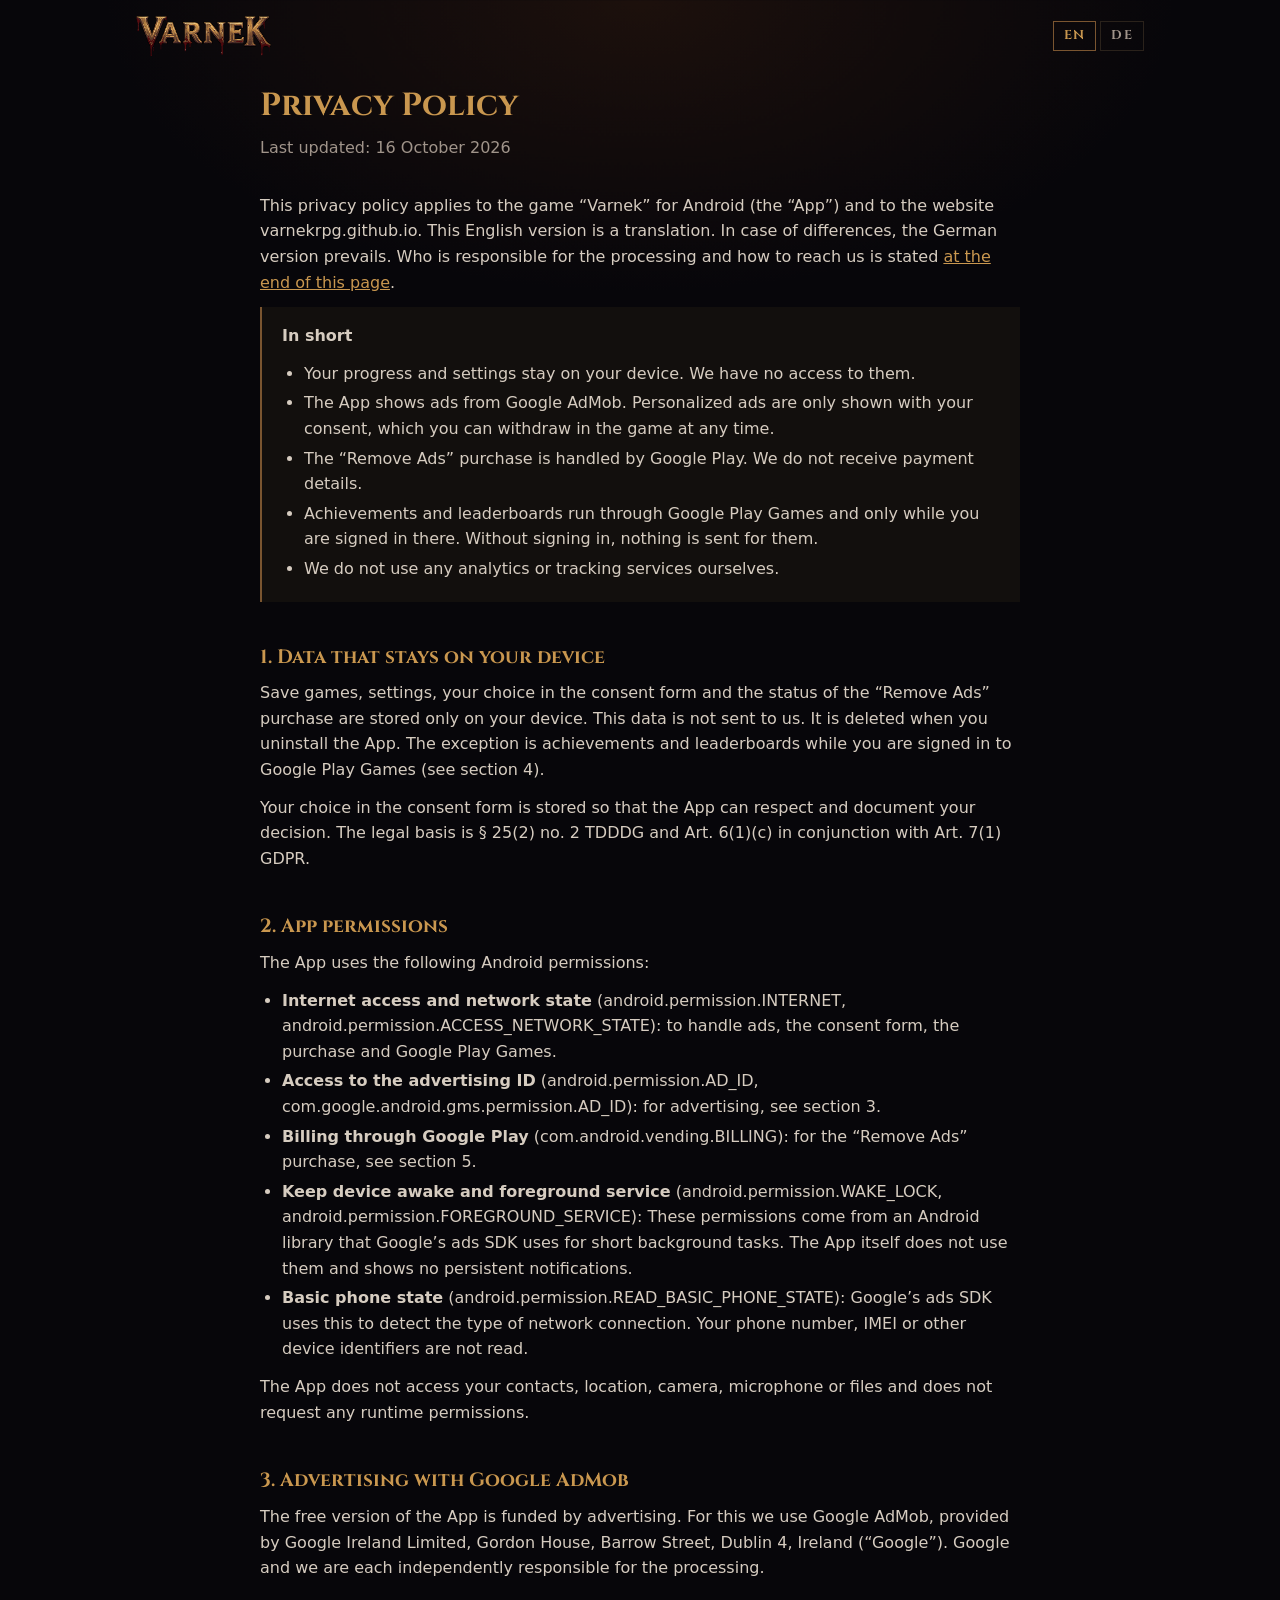
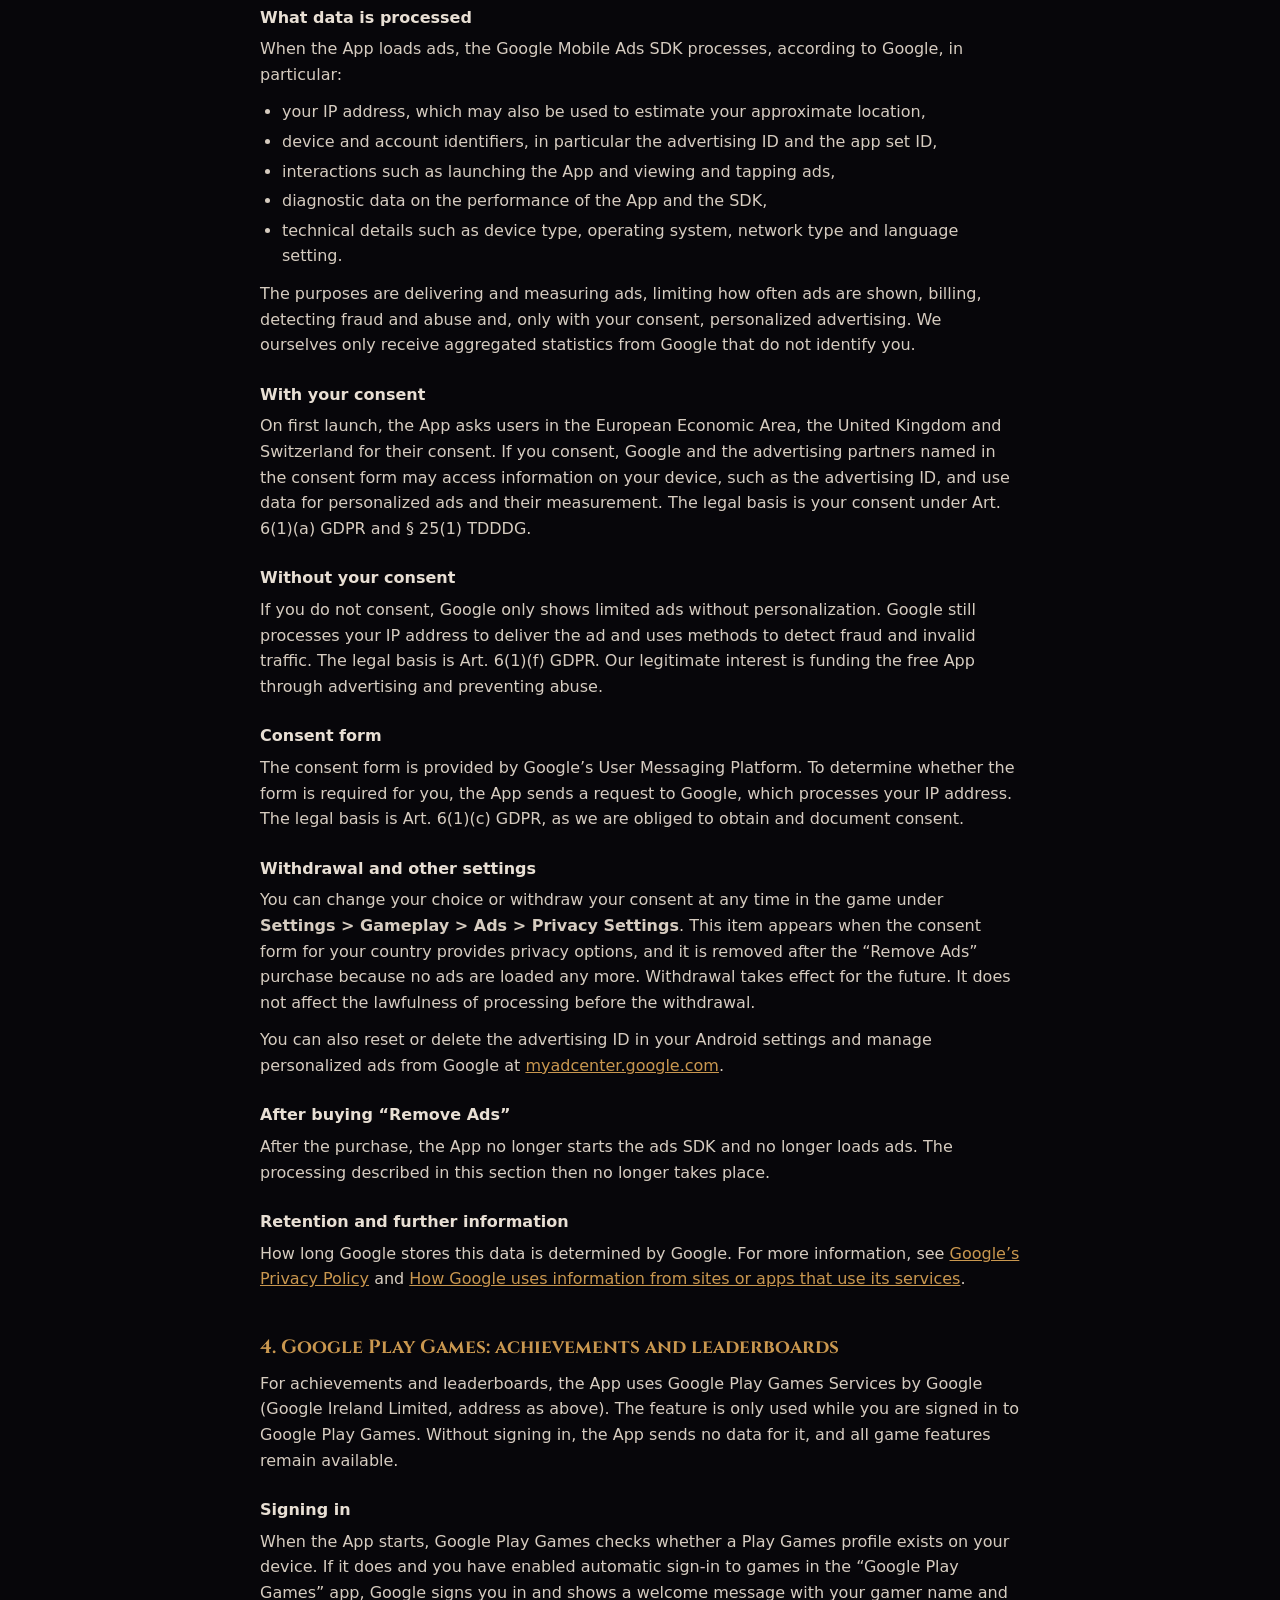
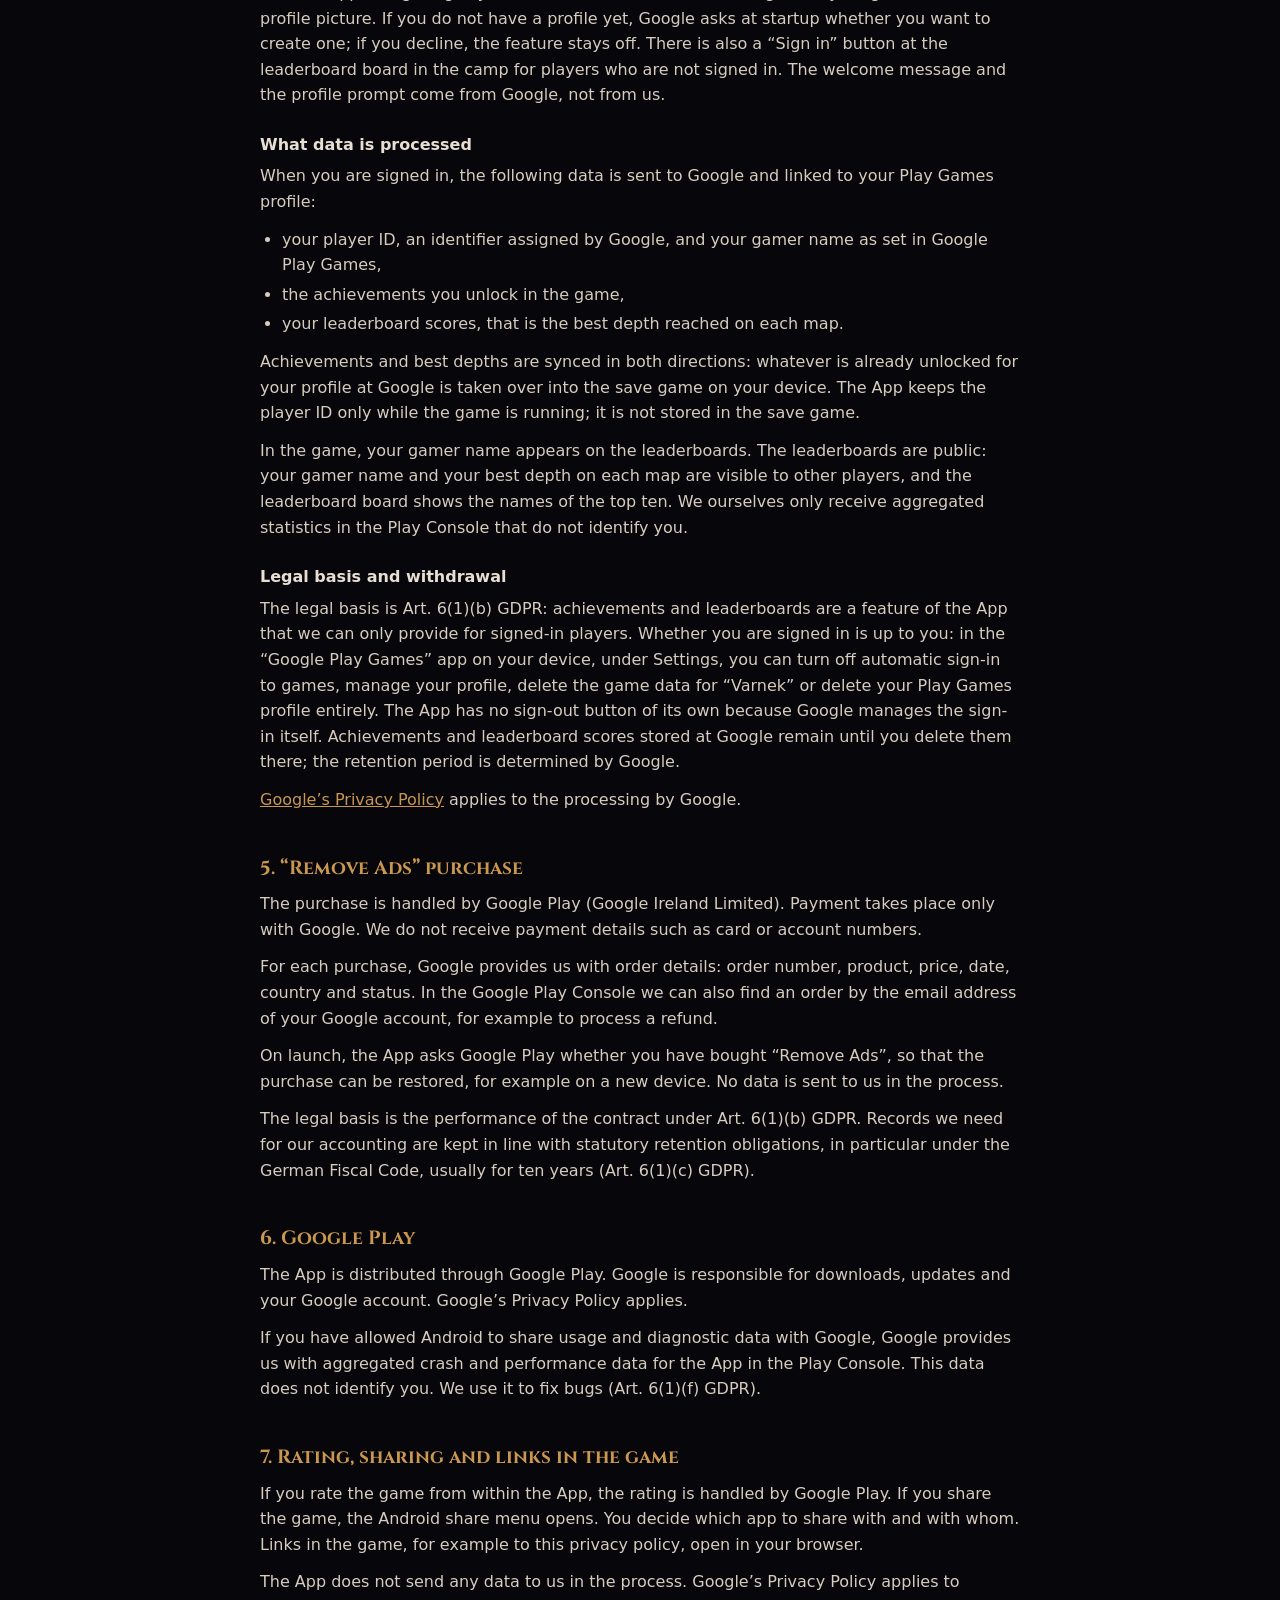
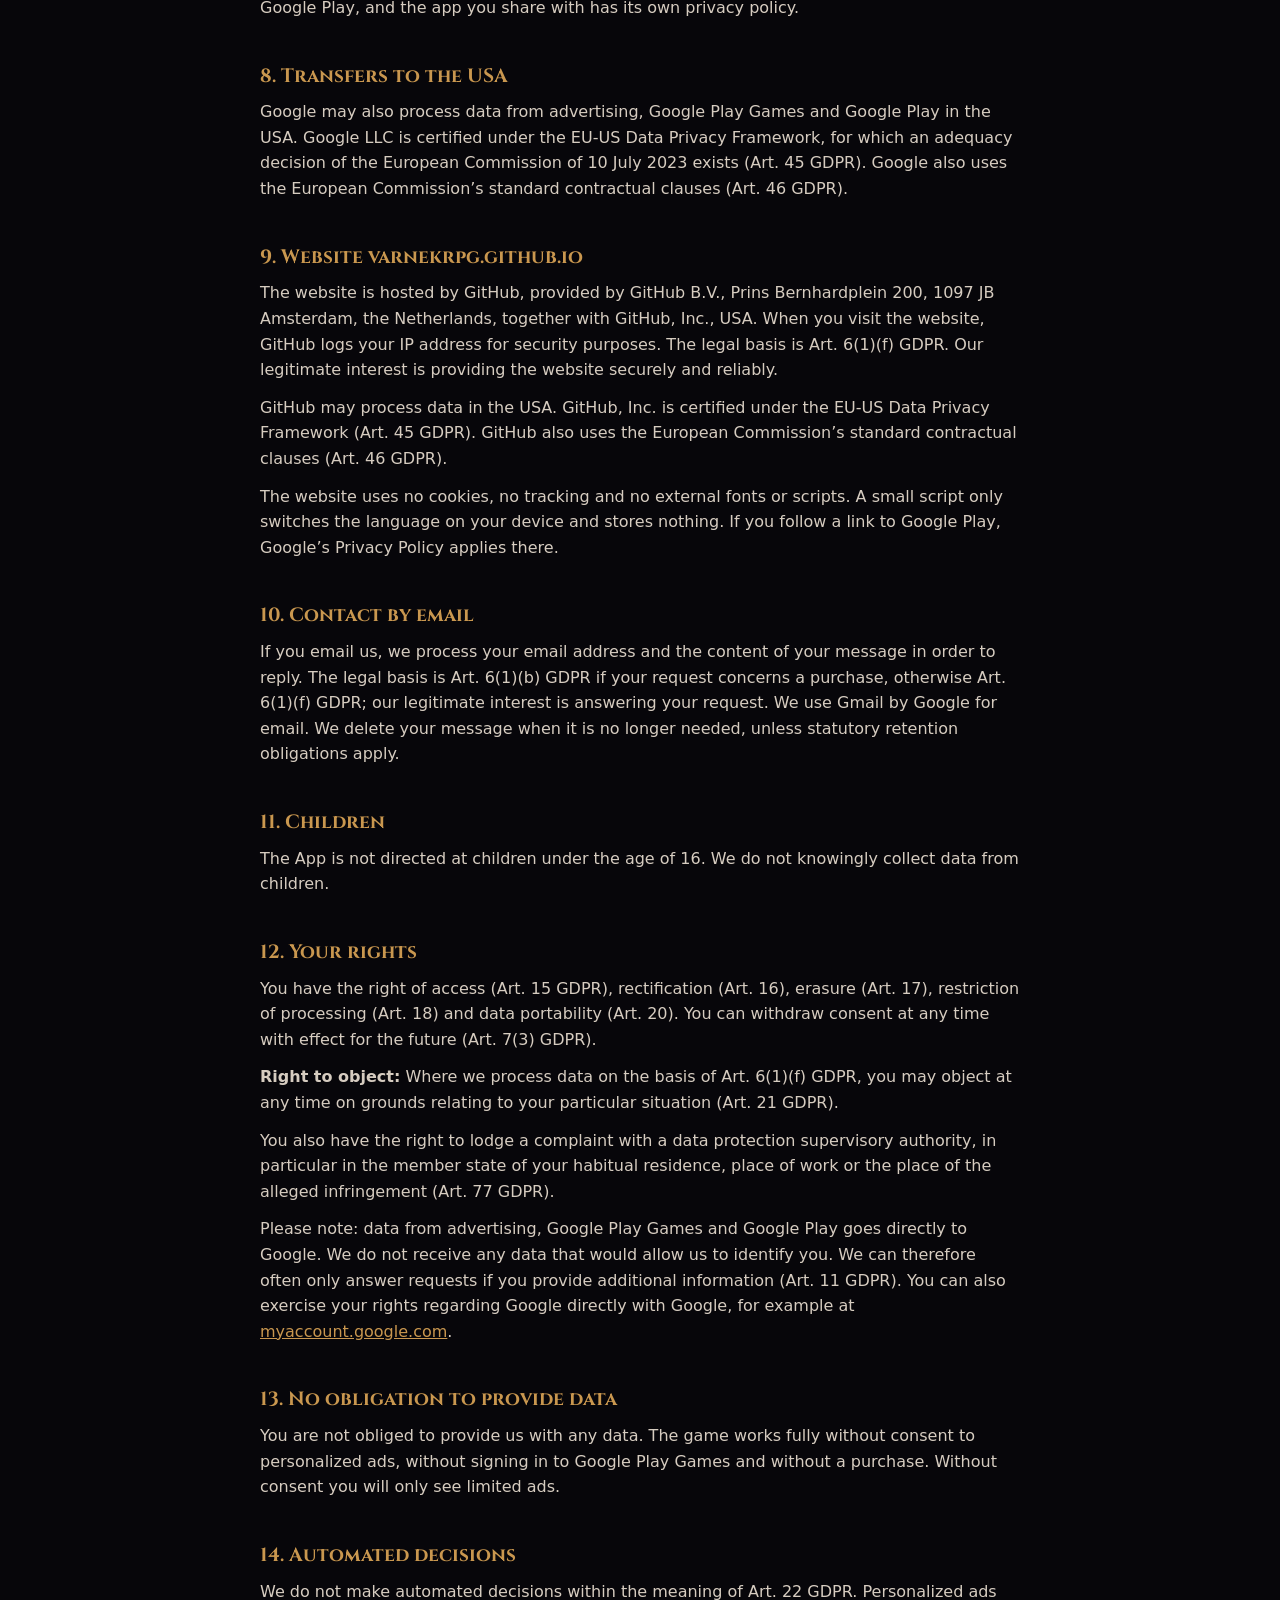
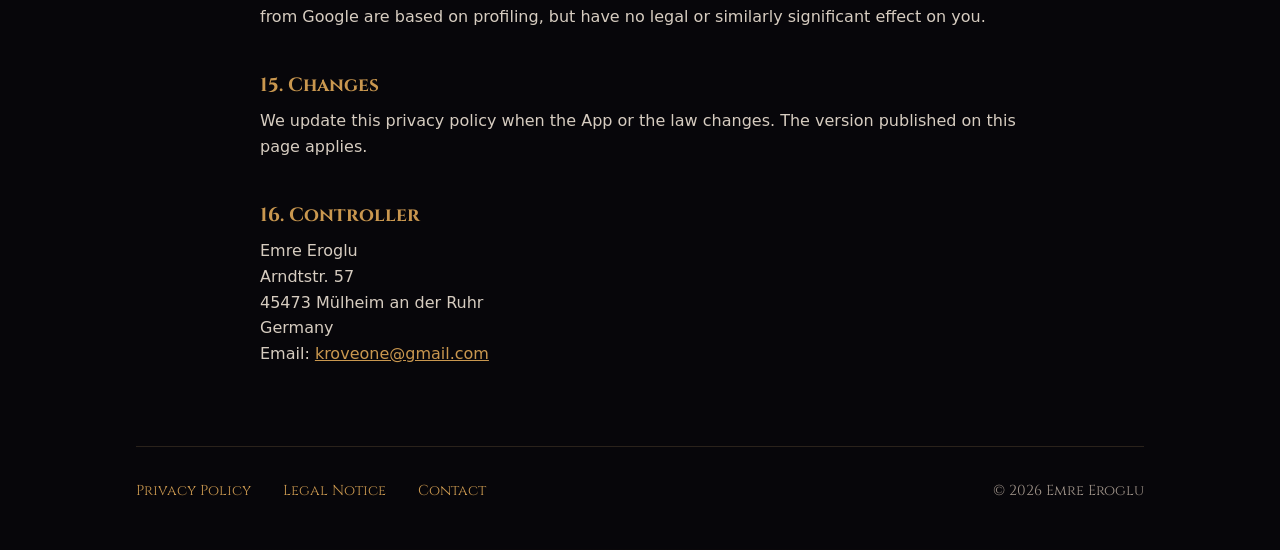
==== commit 969e33db: "Add files via upload" ====
--- a/datenschutz.html
+++ b/datenschutz.html
@@ -27,7 +27,7 @@
 <!-- ===================== DEUTSCH ===================== -->
 <article class="de" lang="de">
   <h1>Datenschutzerklärung</h1>
-  <p class="stand">Stand: 30. September 2026</p>
+  <p class="stand">Stand: 16. Oktober 2026</p>
 
   <p>Diese Datenschutzerklärung gilt für das Spiel „Varnek“ für Android (im Folgenden „die App“) und für die Website varnekrpg.github.io. Wer für die Datenverarbeitung verantwortlich ist und wie Sie uns erreichen, finden Sie <a href="#verantwortlicher">am Ende dieser Seite</a>.</p>
 
@@ -35,52 +35,124 @@
     <p><strong>Kurz zusammengefasst</strong></p>
     <ul>
       <li>Spielstand und Einstellungen bleiben auf Ihrem Gerät. Wir haben keinen Zugriff darauf.</li>
-      <li>Die App selbst sendet keine Daten an uns oder an Dritte.</li>
-      <li>Wir setzen keine Analyse- oder Tracking-Dienste ein.</li>
+      <li>Die App zeigt Werbung von Google AdMob. Personalisierte Werbung gibt es nur mit Ihrer Einwilligung, die Sie jederzeit im Spiel widerrufen können.</li>
+      <li>Den Kauf „Werbung entfernen“ wickelt Google Play ab. Zahlungsdaten erhalten wir nicht.</li>
+      <li>Erfolge und Bestenlisten laufen über Google Play Spiele und nur, wenn Sie dort angemeldet sind. Ohne Anmeldung wird dafür nichts übertragen.</li>
+      <li>Wir selbst setzen keine Analyse- oder Tracking-Dienste ein.</li>
     </ul>
   </div>
 
   <h2>1. Daten, die auf Ihrem Gerät bleiben</h2>
-  <p>Spielstände und Einstellungen werden nur auf Ihrem Gerät gespeichert. Diese Daten werden nicht an uns übertragen. Wenn Sie die App deinstallieren, werden sie gelöscht.</p>
+  <p>Spielstände, Einstellungen, Ihre Auswahl in der Einwilligungsabfrage und der Status des Kaufs „Werbung entfernen“ werden nur auf Ihrem Gerät gespeichert. Diese Daten werden nicht an uns übertragen. Wenn Sie die App deinstallieren, werden sie gelöscht. Eine Ausnahme sind Erfolge und Bestenlisten, wenn Sie bei Google Play Spiele angemeldet sind (siehe Abschnitt 4).</p>
+  <p>Ihre Auswahl in der Einwilligungsabfrage wird gespeichert, damit die App Ihre Entscheidung beachten und nachweisen kann. Rechtsgrundlage ist § 25 Abs. 2 Nr. 2 TDDDG sowie Art. 6 Abs. 1 lit. c in Verbindung mit Art. 7 Abs. 1 DSGVO.</p>
 
   <h2>2. Berechtigungen der App</h2>
-  <p>Die App greift nicht auf Kontakte, Standort, Kamera, Mikrofon oder Ihre Dateien zu.</p>
-
-  <h2>3. Bewerten, Teilen und Links im Spiel</h2>
+  <p>Die App verwendet folgende Android-Berechtigungen:</p>
+  <ul>
+    <li><strong>Internetzugriff und Prüfung der Netzwerkverbindung</strong> (android.permission.INTERNET, android.permission.ACCESS_NETWORK_STATE): um Werbung, die Einwilligungsabfrage, den Kauf und Google Play Spiele abzuwickeln.</li>
+    <li><strong>Zugriff auf die Werbe-ID</strong> (android.permission.AD_ID, com.google.android.gms.permission.AD_ID): für Werbung, siehe Abschnitt 3.</li>
+    <li><strong>Abrechnung über Google Play</strong> (com.android.vending.BILLING): für den Kauf „Werbung entfernen“, siehe Abschnitt 5.</li>
+    <li><strong>Gerät wach halten und Vordergrunddienst</strong> (android.permission.WAKE_LOCK, android.permission.FOREGROUND_SERVICE): Diese Berechtigungen bringt eine Android-Bibliothek mit, die das Werbe-SDK von Google für kurze Hintergrundaufgaben nutzt. Die App selbst verwendet sie nicht und zeigt keine dauerhaften Benachrichtigungen an.</li>
+    <li><strong>Grundlegender Telefonstatus</strong> (android.permission.READ_BASIC_PHONE_STATE): Das Werbe-SDK von Google erkennt damit die Art der Netzwerkverbindung. Telefonnummer, IMEI oder andere Gerätekennungen werden dabei nicht ausgelesen.</li>
+  </ul>
+  <p>Die App greift nicht auf Kontakte, Standort, Kamera, Mikrofon oder Ihre Dateien zu und fragt keine Laufzeitberechtigungen ab.</p>
+
+  <h2>3. Werbung mit Google AdMob</h2>
+  <p>Die kostenlose Version der App finanziert sich über Werbung. Dafür nutzen wir Google AdMob. Anbieter ist die Google Ireland Limited, Gordon House, Barrow Street, Dublin 4, Irland („Google“). Google und wir sind dabei jeweils eigenständig für die Datenverarbeitung verantwortlich.</p>
+
+  <h3>Welche Daten verarbeitet werden</h3>
+  <p>Wenn die App Werbung lädt, verarbeitet das Google Mobile Ads SDK nach Angaben von Google insbesondere:</p>
+  <ul>
+    <li>Ihre IP-Adresse, die auch zur Schätzung Ihres ungefähren Standorts dienen kann,</li>
+    <li>Geräte- und Kontokennungen, insbesondere die Werbe-ID und die App-Set-ID,</li>
+    <li>Interaktionen wie den Start der App sowie das Anzeigen und Antippen von Werbung,</li>
+    <li>Diagnosedaten zur Leistung der App und des SDK,</li>
+    <li>technische Angaben wie Gerätetyp, Betriebssystem, Netzwerkart und Spracheinstellung.</li>
+  </ul>
+  <p>Zwecke sind das Ausliefern und Messen von Werbung, das Begrenzen der Häufigkeit von Anzeigen, die Abrechnung, das Erkennen von Betrug und Missbrauch sowie, nur mit Ihrer Einwilligung, personalisierte Werbung. Wir selbst erhalten von Google nur zusammengefasste Statistiken ohne Personenbezug.</p>
+
+  <h3>Mit Ihrer Einwilligung</h3>
+  <p>Beim ersten Start fragt die App Nutzer im Europäischen Wirtschaftsraum, im Vereinigten Königreich und in der Schweiz nach ihrer Einwilligung. Wenn Sie einwilligen, dürfen Google und die in der Abfrage genannten Werbepartner auf Informationen auf Ihrem Gerät zugreifen, zum Beispiel auf die Werbe-ID, und Daten für personalisierte Werbung und deren Messung verwenden. Rechtsgrundlage ist Ihre Einwilligung nach Art. 6 Abs. 1 lit. a DSGVO und § 25 Abs. 1 TDDDG.</p>
+
+  <h3>Ohne Ihre Einwilligung</h3>
+  <p>Wenn Sie nicht einwilligen, zeigt Google nur eingeschränkte Werbung ohne Personalisierung. Dabei verarbeitet Google weiterhin Ihre IP-Adresse, um die Anzeige auszuliefern, und setzt Verfahren zur Erkennung von Betrug und ungültigen Zugriffen ein. Rechtsgrundlage ist Art. 6 Abs. 1 lit. f DSGVO. Unser berechtigtes Interesse liegt darin, die kostenlose App über Werbung zu finanzieren und Missbrauch zu verhindern.</p>
+
+  <h3>Einwilligungsabfrage</h3>
+  <p>Die Abfrage stellt die User Messaging Platform von Google bereit. Um festzustellen, ob die Abfrage für Sie nötig ist, sendet die App eine Anfrage an Google. Dabei wird Ihre IP-Adresse verarbeitet. Rechtsgrundlage ist Art. 6 Abs. 1 lit. c DSGVO, da wir verpflichtet sind, Einwilligungen einzuholen und nachzuweisen.</p>
+
+  <h3>Widerruf und weitere Einstellungen</h3>
+  <p>Sie können Ihre Auswahl jederzeit im Spiel unter <strong>Einstellungen &gt; Spiel &gt; Werbung &gt; Datenschutz-Einstellungen</strong> ändern oder Ihre Einwilligung widerrufen. Der Punkt erscheint, wenn die Einwilligungsabfrage für Ihr Land Datenschutzoptionen vorsieht, und entfällt nach dem Kauf „Werbung entfernen“, weil dann keine Werbung mehr geladen wird. Der Widerruf gilt für die Zukunft. Die Rechtmäßigkeit der bis dahin erfolgten Verarbeitung bleibt unberührt.</p>
+  <p>Außerdem können Sie die Werbe-ID in den Android-Einstellungen zurücksetzen oder löschen und personalisierte Werbung von Google unter <a href="https://myadcenter.google.com">myadcenter.google.com</a> verwalten.</p>
+
+  <h3>Nach dem Kauf „Werbung entfernen“</h3>
+  <p>Nach dem Kauf startet die App das Werbe-SDK nicht mehr und lädt keine Werbung mehr. Dann findet auch keine Datenverarbeitung nach diesem Abschnitt mehr statt.</p>
+
+  <h3>Speicherdauer und weitere Informationen</h3>
+  <p>Wie lange Google diese Daten speichert, richtet sich nach den Vorgaben von Google. Weitere Informationen finden Sie in der <a href="https://policies.google.com/privacy">Datenschutzerklärung von Google</a> und unter <a href="https://policies.google.com/technologies/partner-sites">Wie Google Daten von Websites und Apps von Partnern verwendet</a>.</p>
+
+  <h2>4. Google Play Spiele: Erfolge und Bestenlisten</h2>
+  <p>Für Erfolge und Bestenlisten nutzt die App die Google Play Spiele-Dienste von Google (Google Ireland Limited, Anschrift wie oben). Die Funktion wird nur genutzt, wenn Sie bei Google Play Spiele angemeldet sind. Ohne Anmeldung übermittelt die App dafür keine Daten, und alle Spielfunktionen stehen trotzdem zur Verfügung.</p>
+  <h3>Anmeldung</h3>
+  <p>Beim Start der App prüft Google Play Spiele, ob auf Ihrem Gerät ein Play Spiele-Profil besteht. Ist das der Fall und haben Sie in der App „Google Play Spiele“ die automatische Anmeldung in Spielen eingeschaltet, meldet Google Sie an und blendet eine Begrüßung mit Ihrem Spielernamen und Profilbild ein. Haben Sie noch kein Profil, fragt Google beim Start, ob Sie eines anlegen möchten; lehnen Sie ab, bleibt die Funktion aus. Außerdem gibt es im Spiel an der Bestenlisten-Tafel im Lager einen Knopf „Anmelden“ für Spieler, die nicht angemeldet sind. Die Begrüßung und die Profilabfrage stammen von Google, nicht von uns.</p>
+
+  <h3>Welche Daten verarbeitet werden</h3>
+  <p>Wenn Sie angemeldet sind, werden folgende Daten an Google übermittelt und mit Ihrem Play Spiele-Profil verknüpft:</p>
+  <ul>
+    <li>Ihre Spieler-ID, eine von Google vergebene Kennung, und Ihr Spielername, wie Sie ihn in Google Play Spiele festgelegt haben,</li>
+    <li>die Erfolge, die Sie im Spiel freischalten,</li>
+    <li>Ihre Bestenlistenwerte, das heißt die beste erreichte Tiefe je Karte.</li>
+  </ul>
+  <p>Erfolge und beste Tiefen werden in beide Richtungen abgeglichen: Was bei Google für Ihr Profil schon freigeschaltet ist, übernimmt die App in den Spielstand auf dem Gerät. Die Spieler-ID hält die App nur, solange das Spiel läuft; sie wird nicht im Spielstand gespeichert.</p>
+  <p>Im Spiel erscheint Ihr Spielername in den Bestenlisten. Die Bestenlisten sind öffentlich: Ihr Spielername und Ihre beste Tiefe je Karte sind für andere Spielerinnen und Spieler sichtbar, und die Bestenlisten-Tafel zeigt die Namen der zehn Besten. Wir selbst erhalten über die Play Console nur zusammengefasste Statistiken ohne Personenbezug.</p>
+
+  <h3>Rechtsgrundlage und Widerruf</h3>
+  <p>Rechtsgrundlage ist Art. 6 Abs. 1 lit. b DSGVO: Erfolge und Bestenlisten sind eine Funktion der App, die wir nur für angemeldete Spieler bereitstellen können. Ob Sie angemeldet sind, bestimmen Sie: In der App „Google Play Spiele“ auf Ihrem Gerät können Sie unter Einstellungen die automatische Anmeldung in Spielen ausschalten, Ihr Profil verwalten, die Spieldaten zu „Varnek“ löschen oder Ihr Play Spiele-Profil insgesamt löschen. Einen eigenen Abmelde-Knopf hat die App nicht, weil Google die Anmeldung selbst verwaltet. Die bei Google gespeicherten Erfolge und Bestenlistenwerte bleiben erhalten, bis Sie sie dort löschen; die Speicherdauer richtet sich nach den Vorgaben von Google.</p>
+  <p>Für die Verarbeitung durch Google gilt die <a href="https://policies.google.com/privacy">Datenschutzerklärung von Google</a>.</p>
+
+  <h2>5. Kauf „Werbung entfernen“</h2>
+  <p>Den Kauf wickelt Google Play ab (Google Ireland Limited). Die Zahlung erfolgt ausschließlich bei Google. Zahlungsdaten wie Karten- oder Kontonummern erhalten wir nicht.</p>
+  <p>Google stellt uns zu jedem Kauf Angaben zur Bestellung bereit: Bestellnummer, Produkt, Preis, Datum, Land und Status. In der Google Play Console können wir eine Bestellung außerdem anhand der E-Mail-Adresse Ihres Google-Kontos finden, zum Beispiel um eine Erstattung zu bearbeiten.</p>
+  <p>Beim Start fragt die App bei Google Play ab, ob Sie „Werbung entfernen“ gekauft haben, damit der Kauf zum Beispiel auf einem neuen Gerät wiederhergestellt wird. Dabei werden keine Daten an uns übertragen.</p>
+  <p>Rechtsgrundlage ist die Erfüllung des Vertrags nach Art. 6 Abs. 1 lit. b DSGVO. Angaben, die wir für unsere Buchhaltung benötigen, bewahren wir nach den gesetzlichen Aufbewahrungspflichten auf, insbesondere nach der Abgabenordnung, in der Regel zehn Jahre (Art. 6 Abs. 1 lit. c DSGVO).</p>
+
+  <h2>6. Google Play</h2>
+  <p>Die App wird über Google Play vertrieben. Für Download, Updates und Ihr Google-Konto ist Google verantwortlich. Es gilt die Datenschutzerklärung von Google.</p>
+  <p>Wenn Sie in Android der Weitergabe von Nutzungs- und Diagnosedaten an Google zugestimmt haben, stellt uns Google in der Play Console zusammengefasste Daten zu Abstürzen und zur Leistung der App bereit. Diese Daten lassen keinen Rückschluss auf Ihre Person zu. Wir nutzen sie, um Fehler zu beheben (Art. 6 Abs. 1 lit. f DSGVO).</p>
+
+  <h2>7. Bewerten, Teilen und Links im Spiel</h2>
   <p>Wenn Sie das Spiel aus der App heraus bewerten, läuft die Bewertung über Google Play. Wenn Sie das Spiel teilen, öffnet sich das Teilen-Menü von Android. Sie entscheiden selbst, mit welcher App und mit wem Sie teilen. Links aus dem Spiel, etwa zu dieser Datenschutzerklärung, öffnen sich in Ihrem Browser.</p>
   <p>Die App übermittelt dabei keine Daten an uns. Für Google Play gilt die Datenschutzerklärung von Google, für die App, mit der Sie teilen, deren eigene Datenschutzerklärung.</p>
 
-  <h2>4. Google Play</h2>
-  <p>Die App wird über Google Play vertrieben. Für Download, Updates und Ihr Google-Konto ist Google verantwortlich (Google Ireland Limited, Gordon House, Barrow Street, Dublin 4, Irland). Es gilt die <a href="https://policies.google.com/privacy">Datenschutzerklärung von Google</a>.</p>
-  <p>Wenn Sie in Android der Weitergabe von Nutzungs- und Diagnosedaten an Google zugestimmt haben, stellt uns Google in der Play Console zusammengefasste Daten zu Abstürzen und zur Leistung der App bereit. Diese Daten lassen keinen Rückschluss auf Ihre Person zu. Wir nutzen sie, um Fehler zu beheben (Art. 6 Abs. 1 lit. f DSGVO).</p>
-
-  <h2>5. Website varnekrpg.github.io</h2>
+  <h2>8. Übermittlung in die USA</h2>
+  <p>Google kann Daten aus Werbung, Google Play Spiele und Google Play auch in den USA verarbeiten. Die Google LLC ist nach dem EU-US Data Privacy Framework zertifiziert, für das ein Angemessenheitsbeschluss der Europäischen Kommission vom 10. Juli 2023 besteht (Art. 45 DSGVO). Zusätzlich verwendet Google Standardvertragsklauseln der Europäischen Kommission (Art. 46 DSGVO).</p>
+
+  <h2>9. Website varnekrpg.github.io</h2>
   <p>Die Website wird bei GitHub gehostet. Anbieter ist die GitHub B.V., Prins Bernhardplein 200, 1097 JB Amsterdam, Niederlande, zusammen mit der GitHub, Inc., USA. Beim Besuch der Website protokolliert GitHub Ihre IP-Adresse aus Sicherheitsgründen. Rechtsgrundlage ist Art. 6 Abs. 1 lit. f DSGVO. Unser berechtigtes Interesse liegt in einer sicheren und zuverlässigen Bereitstellung der Website.</p>
-  <p>GitHub kann Daten in den USA verarbeiten. Die GitHub, Inc. ist nach dem EU-US Data Privacy Framework zertifiziert, für das ein Angemessenheitsbeschluss der Europäischen Kommission vom 10. Juli 2023 besteht (Art. 45 DSGVO). Zusätzlich verwendet GitHub Standardvertragsklauseln der Europäischen Kommission (Art. 46 DSGVO).</p>
+  <p>GitHub kann Daten in den USA verarbeiten. Die GitHub, Inc. ist nach dem EU-US Data Privacy Framework zertifiziert (Art. 45 DSGVO). Zusätzlich verwendet GitHub Standardvertragsklauseln der Europäischen Kommission (Art. 46 DSGVO).</p>
   <p>Die Website verwendet keine Cookies, kein Tracking und keine externen Schriften oder Skripte. Ein kleines Skript wechselt nur die Sprache auf Ihrem Gerät und speichert dabei nichts. Wenn Sie einem Link zu Google Play folgen, gilt dort die Datenschutzerklärung von Google.</p>
 
-  <h2>6. Kontakt per E-Mail</h2>
-  <p>Wenn Sie uns eine E-Mail schreiben, verarbeiten wir Ihre E-Mail-Adresse und den Inhalt Ihrer Nachricht, um Ihnen zu antworten. Rechtsgrundlage ist Art. 6 Abs. 1 lit. f DSGVO. Unser berechtigtes Interesse liegt darin, Ihre Anfrage zu beantworten. Für E-Mails nutzen wir Gmail von Google. Wir löschen Ihre Nachricht, wenn sie nicht mehr benötigt wird, sofern keine gesetzlichen Aufbewahrungspflichten bestehen.</p>
-
-  <h2>7. Kinder</h2>
+  <h2>10. Kontakt per E-Mail</h2>
+  <p>Wenn Sie uns eine E-Mail schreiben, verarbeiten wir Ihre E-Mail-Adresse und den Inhalt Ihrer Nachricht, um Ihnen zu antworten. Rechtsgrundlage ist Art. 6 Abs. 1 lit. b DSGVO, wenn Ihre Anfrage einen Kauf betrifft, sonst Art. 6 Abs. 1 lit. f DSGVO; unser berechtigtes Interesse liegt darin, Ihre Anfrage zu beantworten. Für E-Mails nutzen wir Gmail von Google. Wir löschen Ihre Nachricht, wenn sie nicht mehr benötigt wird, sofern keine gesetzlichen Aufbewahrungspflichten bestehen.</p>
+
+  <h2>11. Kinder</h2>
   <p>Die App richtet sich nicht an Kinder unter 16 Jahren. Wir erheben wissentlich keine Daten von Kindern.</p>
 
-  <h2>8. Ihre Rechte</h2>
-  <p>Sie haben das Recht auf Auskunft (Art. 15 DSGVO), Berichtigung (Art. 16), Löschung (Art. 17), Einschränkung der Verarbeitung (Art. 18) und Datenübertragbarkeit (Art. 20).</p>
+  <h2>12. Ihre Rechte</h2>
+  <p>Sie haben das Recht auf Auskunft (Art. 15 DSGVO), Berichtigung (Art. 16), Löschung (Art. 17), Einschränkung der Verarbeitung (Art. 18) und Datenübertragbarkeit (Art. 20). Eine erteilte Einwilligung können Sie jederzeit mit Wirkung für die Zukunft widerrufen (Art. 7 Abs. 3 DSGVO).</p>
   <p><strong>Widerspruchsrecht:</strong> Soweit wir Daten auf Grundlage von Art. 6 Abs. 1 lit. f DSGVO verarbeiten, können Sie aus Gründen, die sich aus Ihrer besonderen Situation ergeben, jederzeit widersprechen (Art. 21 DSGVO).</p>
   <p>Sie haben außerdem das Recht, sich bei einer Datenschutz-Aufsichtsbehörde zu beschweren, insbesondere in dem Mitgliedstaat Ihres Aufenthaltsorts, Ihres Arbeitsplatzes oder des mutmaßlichen Verstoßes (Art. 77 DSGVO).</p>
-  <p>Bitte beachten Sie: Da die App keine Daten an uns sendet, liegen uns in der Regel keine Daten vor, mit denen wir Sie identifizieren könnten. Anfragen können wir deshalb oft nur beantworten, wenn Sie uns zusätzliche Angaben machen (Art. 11 DSGVO).</p>
-
-  <h2>9. Pflicht zur Bereitstellung</h2>
-  <p>Sie sind nicht verpflichtet, uns Daten bereitzustellen. Das Spiel funktioniert vollständig, ohne dass Sie Daten angeben.</p>
-
-  <h2>10. Automatisierte Entscheidungen</h2>
-  <p>Wir treffen keine automatisierten Entscheidungen im Sinne von Art. 22 DSGVO und erstellen keine Profile.</p>
-
-  <h2>11. Änderungen</h2>
+  <p>Bitte beachten Sie: Die Daten aus Werbung, Google Play Spiele und Google Play gehen direkt an Google. Wir selbst erhalten keine Daten, mit denen wir Sie identifizieren könnten. Anfragen können wir deshalb oft nur beantworten, wenn Sie uns zusätzliche Angaben machen (Art. 11 DSGVO). Ihre Rechte gegenüber Google können Sie auch direkt bei Google geltend machen, zum Beispiel über <a href="https://myaccount.google.com">myaccount.google.com</a>.</p>
+
+  <h2>13. Pflicht zur Bereitstellung</h2>
+  <p>Sie sind nicht verpflichtet, uns Daten bereitzustellen. Das Spiel funktioniert vollständig ohne Einwilligung in personalisierte Werbung, ohne Anmeldung bei Google Play Spiele und ohne Kauf. Ohne Einwilligung sehen Sie nur eingeschränkte Werbung.</p>
+
+  <h2>14. Automatisierte Entscheidungen</h2>
+  <p>Wir treffen keine automatisierten Entscheidungen im Sinne von Art. 22 DSGVO. Personalisierte Werbung von Google beruht auf Profilbildung, hat aber keine rechtliche oder ähnlich erhebliche Wirkung für Sie.</p>
+
+  <h2>15. Änderungen</h2>
   <p>Wir passen diese Datenschutzerklärung an, wenn sich die App oder die Rechtslage ändert. Es gilt die jeweils auf dieser Seite veröffentlichte Fassung.</p>
 
-  <h2 id="verantwortlicher">12. Verantwortlicher</h2>
+  <h2 id="verantwortlicher">16. Verantwortlicher</h2>
   <address>
     Emre Eroglu<br>
     Arndtstr. 57<br>
@@ -93,7 +165,7 @@
 <!-- ===================== ENGLISH ===================== -->
 <article class="en" lang="en">
   <h1>Privacy Policy</h1>
-  <p class="stand">Last updated: 30 September 2026</p>
+  <p class="stand">Last updated: 16 October 2026</p>
 
   <p>This privacy policy applies to the game “Varnek” for Android (the “App”) and to the website varnekrpg.github.io. This English version is a translation. In case of differences, the German version prevails. Who is responsible for the processing and how to reach us is stated <a href="#controller">at the end of this page</a>.</p>
 
@@ -101,52 +173,124 @@
     <p><strong>In short</strong></p>
     <ul>
       <li>Your progress and settings stay on your device. We have no access to them.</li>
-      <li>The App itself does not send any data to us or to third parties.</li>
-      <li>We do not use any analytics or tracking services.</li>
+      <li>The App shows ads from Google AdMob. Personalized ads are only shown with your consent, which you can withdraw in the game at any time.</li>
+      <li>The “Remove Ads” purchase is handled by Google Play. We do not receive payment details.</li>
+      <li>Achievements and leaderboards run through Google Play Games and only while you are signed in there. Without signing in, nothing is sent for them.</li>
+      <li>We do not use any analytics or tracking services ourselves.</li>
     </ul>
   </div>
 
   <h2>1. Data that stays on your device</h2>
-  <p>Save games and settings are stored only on your device. This data is not sent to us. It is deleted when you uninstall the App.</p>
+  <p>Save games, settings, your choice in the consent form and the status of the “Remove Ads” purchase are stored only on your device. This data is not sent to us. It is deleted when you uninstall the App. The exception is achievements and leaderboards while you are signed in to Google Play Games (see section 4).</p>
+  <p>Your choice in the consent form is stored so that the App can respect and document your decision. The legal basis is § 25(2) no. 2 TDDDG and Art. 6(1)(c) in conjunction with Art. 7(1) GDPR.</p>
 
   <h2>2. App permissions</h2>
-  <p>The App does not access your contacts, location, camera, microphone or files.</p>
-
-  <h2>3. Rating, sharing and links in the game</h2>
+  <p>The App uses the following Android permissions:</p>
+  <ul>
+    <li><strong>Internet access and network state</strong> (android.permission.INTERNET, android.permission.ACCESS_NETWORK_STATE): to handle ads, the consent form, the purchase and Google Play Games.</li>
+    <li><strong>Access to the advertising ID</strong> (android.permission.AD_ID, com.google.android.gms.permission.AD_ID): for advertising, see section 3.</li>
+    <li><strong>Billing through Google Play</strong> (com.android.vending.BILLING): for the “Remove Ads” purchase, see section 5.</li>
+    <li><strong>Keep device awake and foreground service</strong> (android.permission.WAKE_LOCK, android.permission.FOREGROUND_SERVICE): These permissions come from an Android library that Google’s ads SDK uses for short background tasks. The App itself does not use them and shows no persistent notifications.</li>
+    <li><strong>Basic phone state</strong> (android.permission.READ_BASIC_PHONE_STATE): Google’s ads SDK uses this to detect the type of network connection. Your phone number, IMEI or other device identifiers are not read.</li>
+  </ul>
+  <p>The App does not access your contacts, location, camera, microphone or files and does not request any runtime permissions.</p>
+
+  <h2>3. Advertising with Google AdMob</h2>
+  <p>The free version of the App is funded by advertising. For this we use Google AdMob, provided by Google Ireland Limited, Gordon House, Barrow Street, Dublin 4, Ireland (“Google”). Google and we are each independently responsible for the processing.</p>
+
+  <h3>What data is processed</h3>
+  <p>When the App loads ads, the Google Mobile Ads SDK processes, according to Google, in particular:</p>
+  <ul>
+    <li>your IP address, which may also be used to estimate your approximate location,</li>
+    <li>device and account identifiers, in particular the advertising ID and the app set ID,</li>
+    <li>interactions such as launching the App and viewing and tapping ads,</li>
+    <li>diagnostic data on the performance of the App and the SDK,</li>
+    <li>technical details such as device type, operating system, network type and language setting.</li>
+  </ul>
+  <p>The purposes are delivering and measuring ads, limiting how often ads are shown, billing, detecting fraud and abuse and, only with your consent, personalized advertising. We ourselves only receive aggregated statistics from Google that do not identify you.</p>
+
+  <h3>With your consent</h3>
+  <p>On first launch, the App asks users in the European Economic Area, the United Kingdom and Switzerland for their consent. If you consent, Google and the advertising partners named in the consent form may access information on your device, such as the advertising ID, and use data for personalized ads and their measurement. The legal basis is your consent under Art. 6(1)(a) GDPR and § 25(1) TDDDG.</p>
+
+  <h3>Without your consent</h3>
+  <p>If you do not consent, Google only shows limited ads without personalization. Google still processes your IP address to deliver the ad and uses methods to detect fraud and invalid traffic. The legal basis is Art. 6(1)(f) GDPR. Our legitimate interest is funding the free App through advertising and preventing abuse.</p>
+
+  <h3>Consent form</h3>
+  <p>The consent form is provided by Google’s User Messaging Platform. To determine whether the form is required for you, the App sends a request to Google, which processes your IP address. The legal basis is Art. 6(1)(c) GDPR, as we are obliged to obtain and document consent.</p>
+
+  <h3>Withdrawal and other settings</h3>
+  <p>You can change your choice or withdraw your consent at any time in the game under <strong>Settings &gt; Gameplay &gt; Ads &gt; Privacy Settings</strong>. This item appears when the consent form for your country provides privacy options, and it is removed after the “Remove Ads” purchase because no ads are loaded any more. Withdrawal takes effect for the future. It does not affect the lawfulness of processing before the withdrawal.</p>
+  <p>You can also reset or delete the advertising ID in your Android settings and manage personalized ads from Google at <a href="https://myadcenter.google.com">myadcenter.google.com</a>.</p>
+
+  <h3>After buying “Remove Ads”</h3>
+  <p>After the purchase, the App no longer starts the ads SDK and no longer loads ads. The processing described in this section then no longer takes place.</p>
+
+  <h3>Retention and further information</h3>
+  <p>How long Google stores this data is determined by Google. For more information, see <a href="https://policies.google.com/privacy">Google’s Privacy Policy</a> and <a href="https://policies.google.com/technologies/partner-sites">How Google uses information from sites or apps that use its services</a>.</p>
+
+  <h2>4. Google Play Games: achievements and leaderboards</h2>
+  <p>For achievements and leaderboards, the App uses Google Play Games Services by Google (Google Ireland Limited, address as above). The feature is only used while you are signed in to Google Play Games. Without signing in, the App sends no data for it, and all game features remain available.</p>
+  <h3>Signing in</h3>
+  <p>When the App starts, Google Play Games checks whether a Play Games profile exists on your device. If it does and you have enabled automatic sign-in to games in the “Google Play Games” app, Google signs you in and shows a welcome message with your gamer name and profile picture. If you do not have a profile yet, Google asks at startup whether you want to create one; if you decline, the feature stays off. There is also a “Sign in” button at the leaderboard board in the camp for players who are not signed in. The welcome message and the profile prompt come from Google, not from us.</p>
+
+  <h3>What data is processed</h3>
+  <p>When you are signed in, the following data is sent to Google and linked to your Play Games profile:</p>
+  <ul>
+    <li>your player ID, an identifier assigned by Google, and your gamer name as set in Google Play Games,</li>
+    <li>the achievements you unlock in the game,</li>
+    <li>your leaderboard scores, that is the best depth reached on each map.</li>
+  </ul>
+  <p>Achievements and best depths are synced in both directions: whatever is already unlocked for your profile at Google is taken over into the save game on your device. The App keeps the player ID only while the game is running; it is not stored in the save game.</p>
+  <p>In the game, your gamer name appears on the leaderboards. The leaderboards are public: your gamer name and your best depth on each map are visible to other players, and the leaderboard board shows the names of the top ten. We ourselves only receive aggregated statistics in the Play Console that do not identify you.</p>
+
+  <h3>Legal basis and withdrawal</h3>
+  <p>The legal basis is Art. 6(1)(b) GDPR: achievements and leaderboards are a feature of the App that we can only provide for signed-in players. Whether you are signed in is up to you: in the “Google Play Games” app on your device, under Settings, you can turn off automatic sign-in to games, manage your profile, delete the game data for “Varnek” or delete your Play Games profile entirely. The App has no sign-out button of its own because Google manages the sign-in itself. Achievements and leaderboard scores stored at Google remain until you delete them there; the retention period is determined by Google.</p>
+  <p><a href="https://policies.google.com/privacy">Google’s Privacy Policy</a> applies to the processing by Google.</p>
+
+  <h2>5. “Remove Ads” purchase</h2>
+  <p>The purchase is handled by Google Play (Google Ireland Limited). Payment takes place only with Google. We do not receive payment details such as card or account numbers.</p>
+  <p>For each purchase, Google provides us with order details: order number, product, price, date, country and status. In the Google Play Console we can also find an order by the email address of your Google account, for example to process a refund.</p>
+  <p>On launch, the App asks Google Play whether you have bought “Remove Ads”, so that the purchase can be restored, for example on a new device. No data is sent to us in the process.</p>
+  <p>The legal basis is the performance of the contract under Art. 6(1)(b) GDPR. Records we need for our accounting are kept in line with statutory retention obligations, in particular under the German Fiscal Code, usually for ten years (Art. 6(1)(c) GDPR).</p>
+
+  <h2>6. Google Play</h2>
+  <p>The App is distributed through Google Play. Google is responsible for downloads, updates and your Google account. Google’s Privacy Policy applies.</p>
+  <p>If you have allowed Android to share usage and diagnostic data with Google, Google provides us with aggregated crash and performance data for the App in the Play Console. This data does not identify you. We use it to fix bugs (Art. 6(1)(f) GDPR).</p>
+
+  <h2>7. Rating, sharing and links in the game</h2>
   <p>If you rate the game from within the App, the rating is handled by Google Play. If you share the game, the Android share menu opens. You decide which app to share with and with whom. Links in the game, for example to this privacy policy, open in your browser.</p>
   <p>The App does not send any data to us in the process. Google’s Privacy Policy applies to Google Play, and the app you share with has its own privacy policy.</p>
 
-  <h2>4. Google Play</h2>
-  <p>The App is distributed through Google Play. Google is responsible for downloads, updates and your Google account (Google Ireland Limited, Gordon House, Barrow Street, Dublin 4, Ireland). <a href="https://policies.google.com/privacy">Google’s Privacy Policy</a> applies.</p>
-  <p>If you have allowed Android to share usage and diagnostic data with Google, Google provides us with aggregated crash and performance data for the App in the Play Console. This data does not identify you. We use it to fix bugs (Art. 6(1)(f) GDPR).</p>
-
-  <h2>5. Website varnekrpg.github.io</h2>
+  <h2>8. Transfers to the USA</h2>
+  <p>Google may also process data from advertising, Google Play Games and Google Play in the USA. Google LLC is certified under the EU-US Data Privacy Framework, for which an adequacy decision of the European Commission of 10 July 2023 exists (Art. 45 GDPR). Google also uses the European Commission’s standard contractual clauses (Art. 46 GDPR).</p>
+
+  <h2>9. Website varnekrpg.github.io</h2>
   <p>The website is hosted by GitHub, provided by GitHub B.V., Prins Bernhardplein 200, 1097 JB Amsterdam, the Netherlands, together with GitHub, Inc., USA. When you visit the website, GitHub logs your IP address for security purposes. The legal basis is Art. 6(1)(f) GDPR. Our legitimate interest is providing the website securely and reliably.</p>
-  <p>GitHub may process data in the USA. GitHub, Inc. is certified under the EU-US Data Privacy Framework, for which an adequacy decision of the European Commission of 10 July 2023 exists (Art. 45 GDPR). GitHub also uses the European Commission’s standard contractual clauses (Art. 46 GDPR).</p>
+  <p>GitHub may process data in the USA. GitHub, Inc. is certified under the EU-US Data Privacy Framework (Art. 45 GDPR). GitHub also uses the European Commission’s standard contractual clauses (Art. 46 GDPR).</p>
   <p>The website uses no cookies, no tracking and no external fonts or scripts. A small script only switches the language on your device and stores nothing. If you follow a link to Google Play, Google’s Privacy Policy applies there.</p>
 
-  <h2>6. Contact by email</h2>
-  <p>If you email us, we process your email address and the content of your message in order to reply. The legal basis is Art. 6(1)(f) GDPR. Our legitimate interest is answering your request. We use Gmail by Google for email. We delete your message when it is no longer needed, unless statutory retention obligations apply.</p>
-
-  <h2>7. Children</h2>
+  <h2>10. Contact by email</h2>
+  <p>If you email us, we process your email address and the content of your message in order to reply. The legal basis is Art. 6(1)(b) GDPR if your request concerns a purchase, otherwise Art. 6(1)(f) GDPR; our legitimate interest is answering your request. We use Gmail by Google for email. We delete your message when it is no longer needed, unless statutory retention obligations apply.</p>
+
+  <h2>11. Children</h2>
   <p>The App is not directed at children under the age of 16. We do not knowingly collect data from children.</p>
 
-  <h2>8. Your rights</h2>
-  <p>You have the right of access (Art. 15 GDPR), rectification (Art. 16), erasure (Art. 17), restriction of processing (Art. 18) and data portability (Art. 20).</p>
+  <h2>12. Your rights</h2>
+  <p>You have the right of access (Art. 15 GDPR), rectification (Art. 16), erasure (Art. 17), restriction of processing (Art. 18) and data portability (Art. 20). You can withdraw consent at any time with effect for the future (Art. 7(3) GDPR).</p>
   <p><strong>Right to object:</strong> Where we process data on the basis of Art. 6(1)(f) GDPR, you may object at any time on grounds relating to your particular situation (Art. 21 GDPR).</p>
   <p>You also have the right to lodge a complaint with a data protection supervisory authority, in particular in the member state of your habitual residence, place of work or the place of the alleged infringement (Art. 77 GDPR).</p>
-  <p>Please note: since the App does not send any data to us, we usually hold no data that would allow us to identify you. We can therefore often only answer requests if you provide additional information (Art. 11 GDPR).</p>
-
-  <h2>9. No obligation to provide data</h2>
-  <p>You are not obliged to provide us with any data. The game works fully without you providing any data.</p>
-
-  <h2>10. Automated decisions</h2>
-  <p>We do not make automated decisions within the meaning of Art. 22 GDPR and do not create profiles.</p>
-
-  <h2>11. Changes</h2>
+  <p>Please note: data from advertising, Google Play Games and Google Play goes directly to Google. We do not receive any data that would allow us to identify you. We can therefore often only answer requests if you provide additional information (Art. 11 GDPR). You can also exercise your rights regarding Google directly with Google, for example at <a href="https://myaccount.google.com">myaccount.google.com</a>.</p>
+
+  <h2>13. No obligation to provide data</h2>
+  <p>You are not obliged to provide us with any data. The game works fully without consent to personalized ads, without signing in to Google Play Games and without a purchase. Without consent you will only see limited ads.</p>
+
+  <h2>14. Automated decisions</h2>
+  <p>We do not make automated decisions within the meaning of Art. 22 GDPR. Personalized ads from Google are based on profiling, but have no legal or similarly significant effect on you.</p>
+
+  <h2>15. Changes</h2>
   <p>We update this privacy policy when the App or the law changes. The version published on this page applies.</p>
 
-  <h2 id="controller">12. Controller</h2>
+  <h2 id="controller">16. Controller</h2>
   <address>
     Emre Eroglu<br>
     Arndtstr. 57<br>
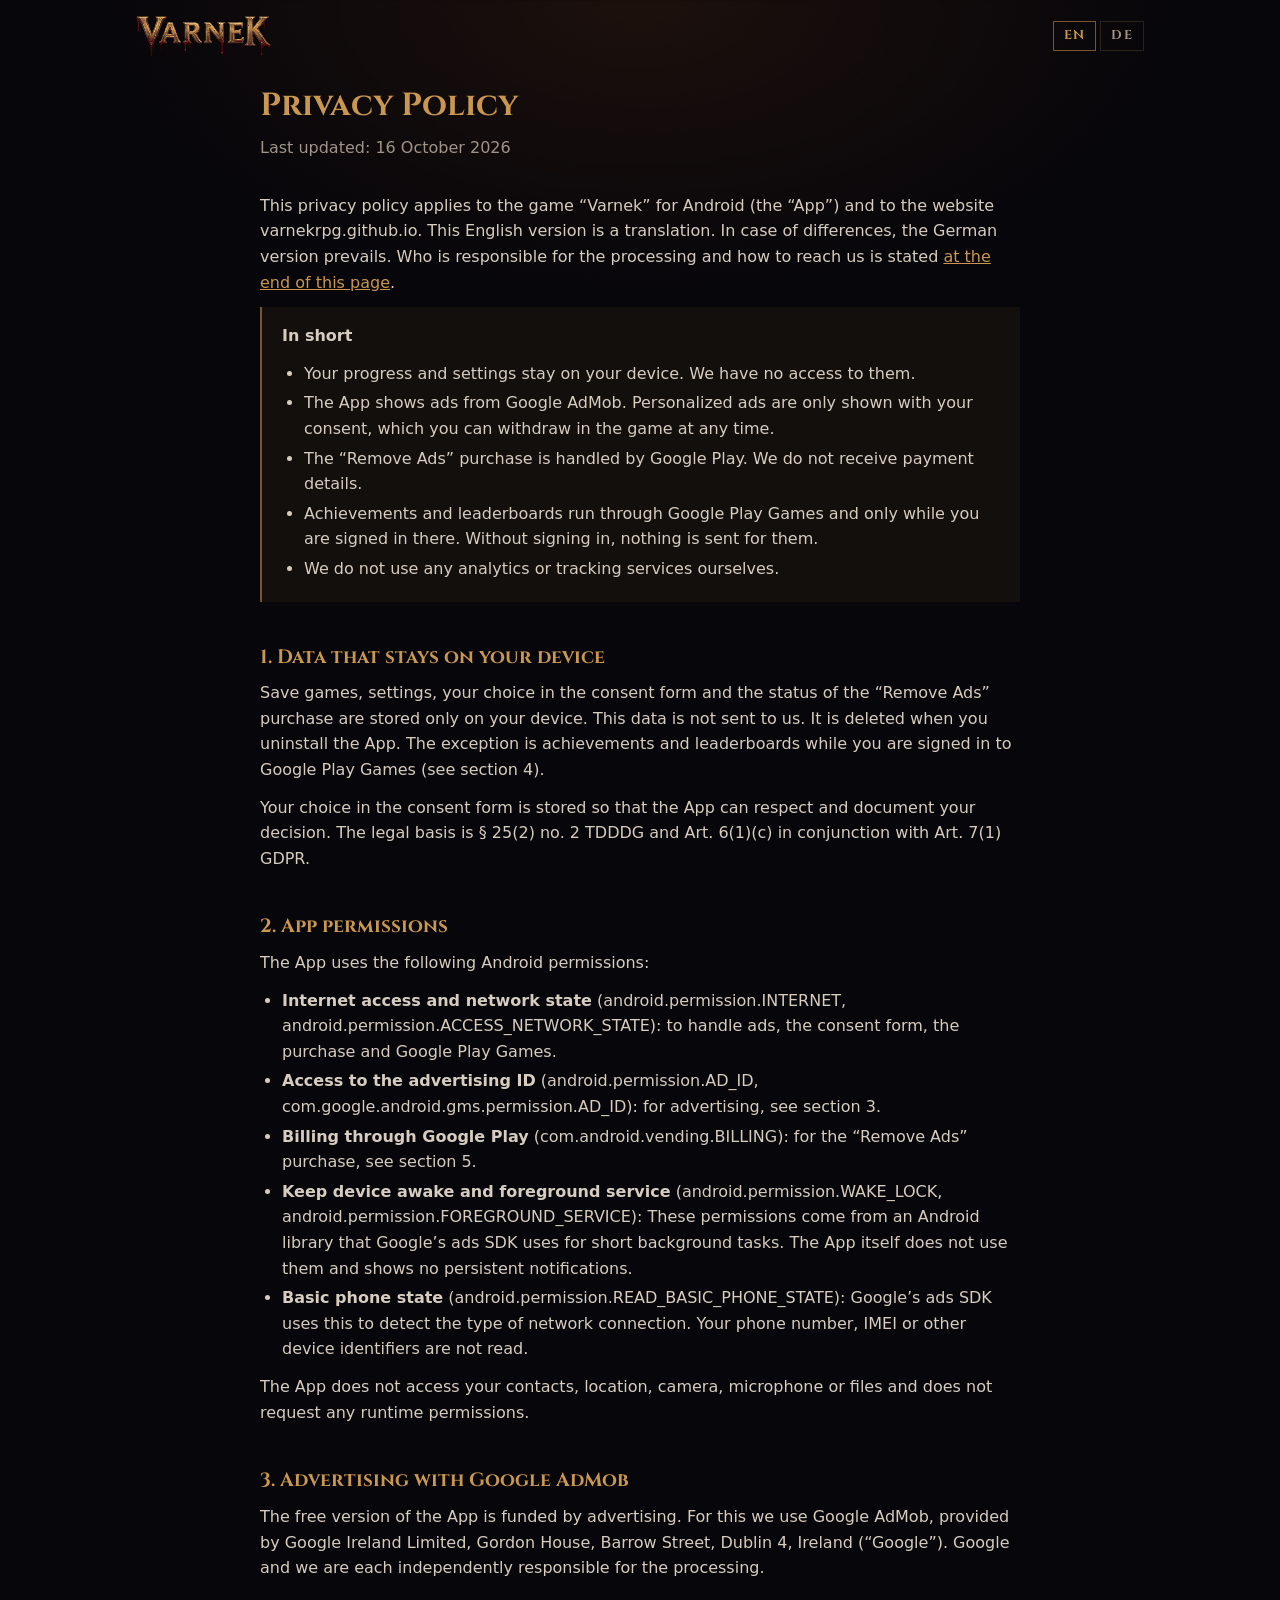
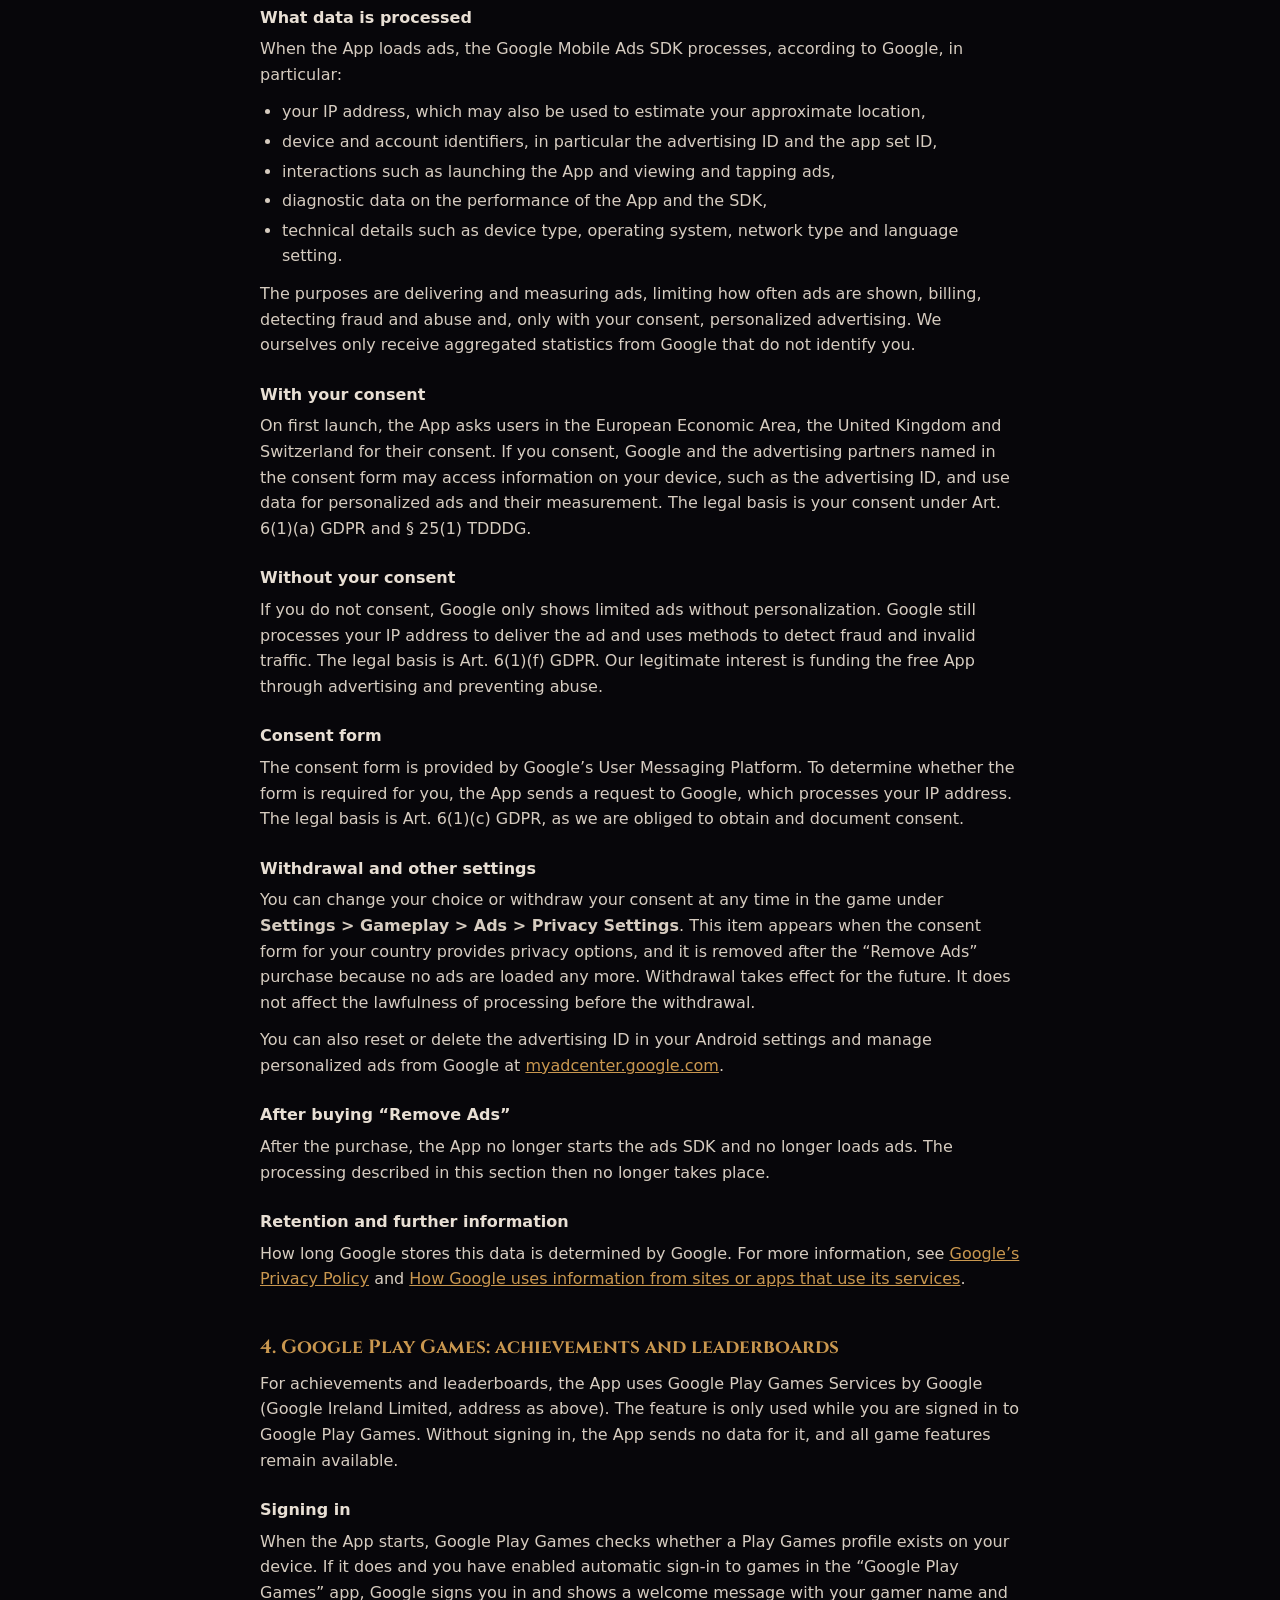
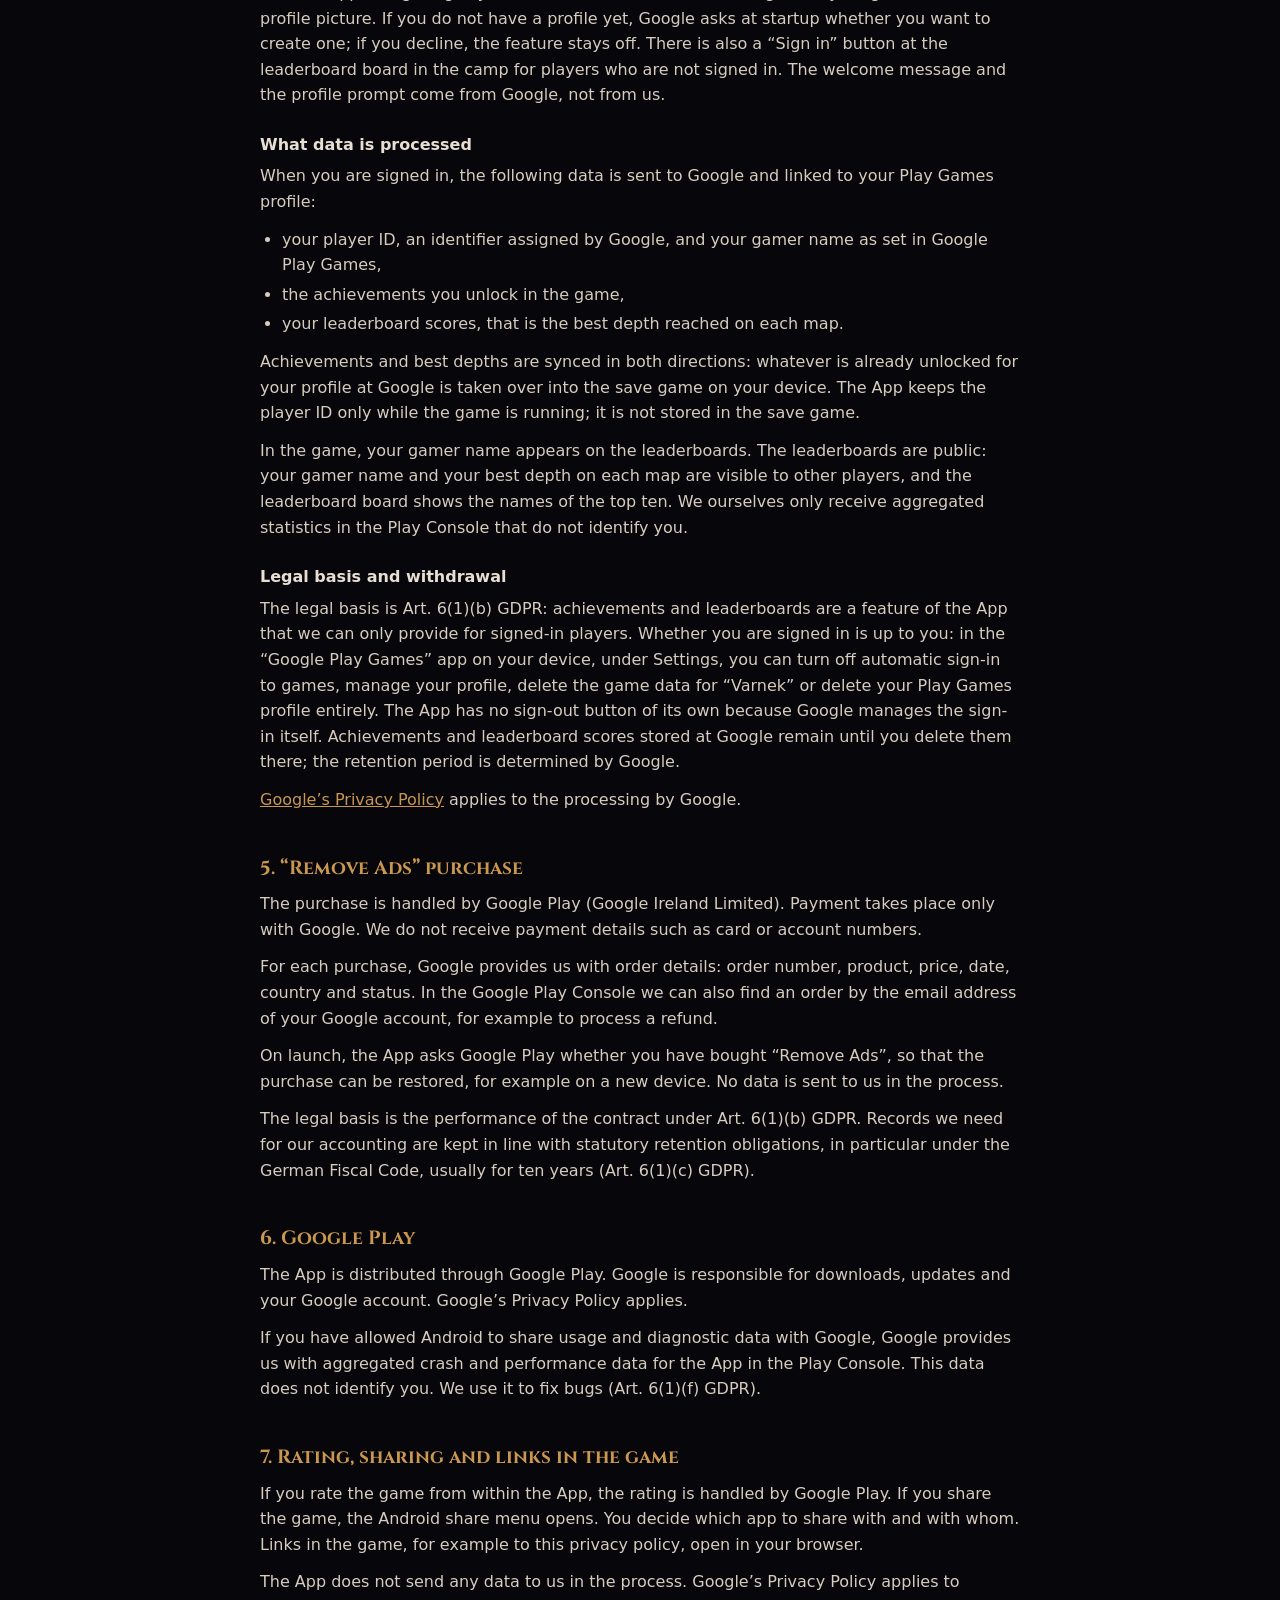
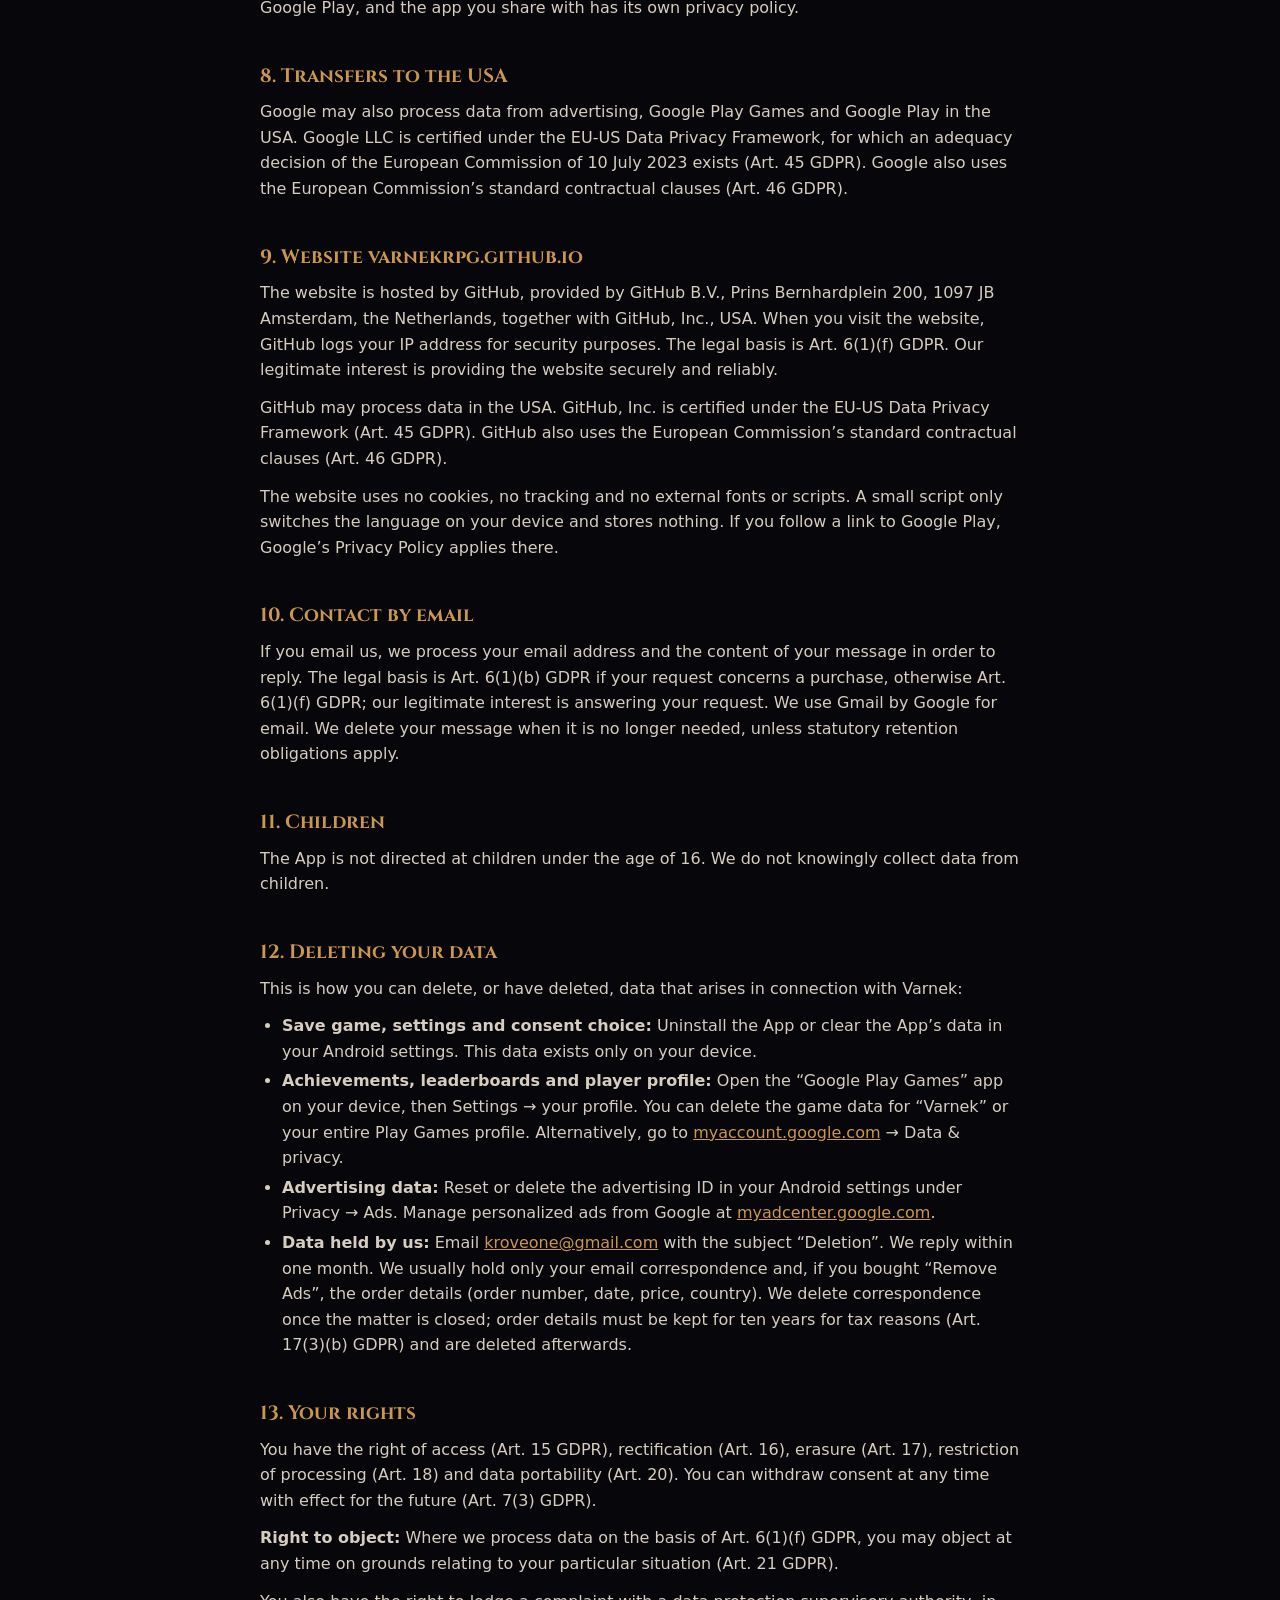
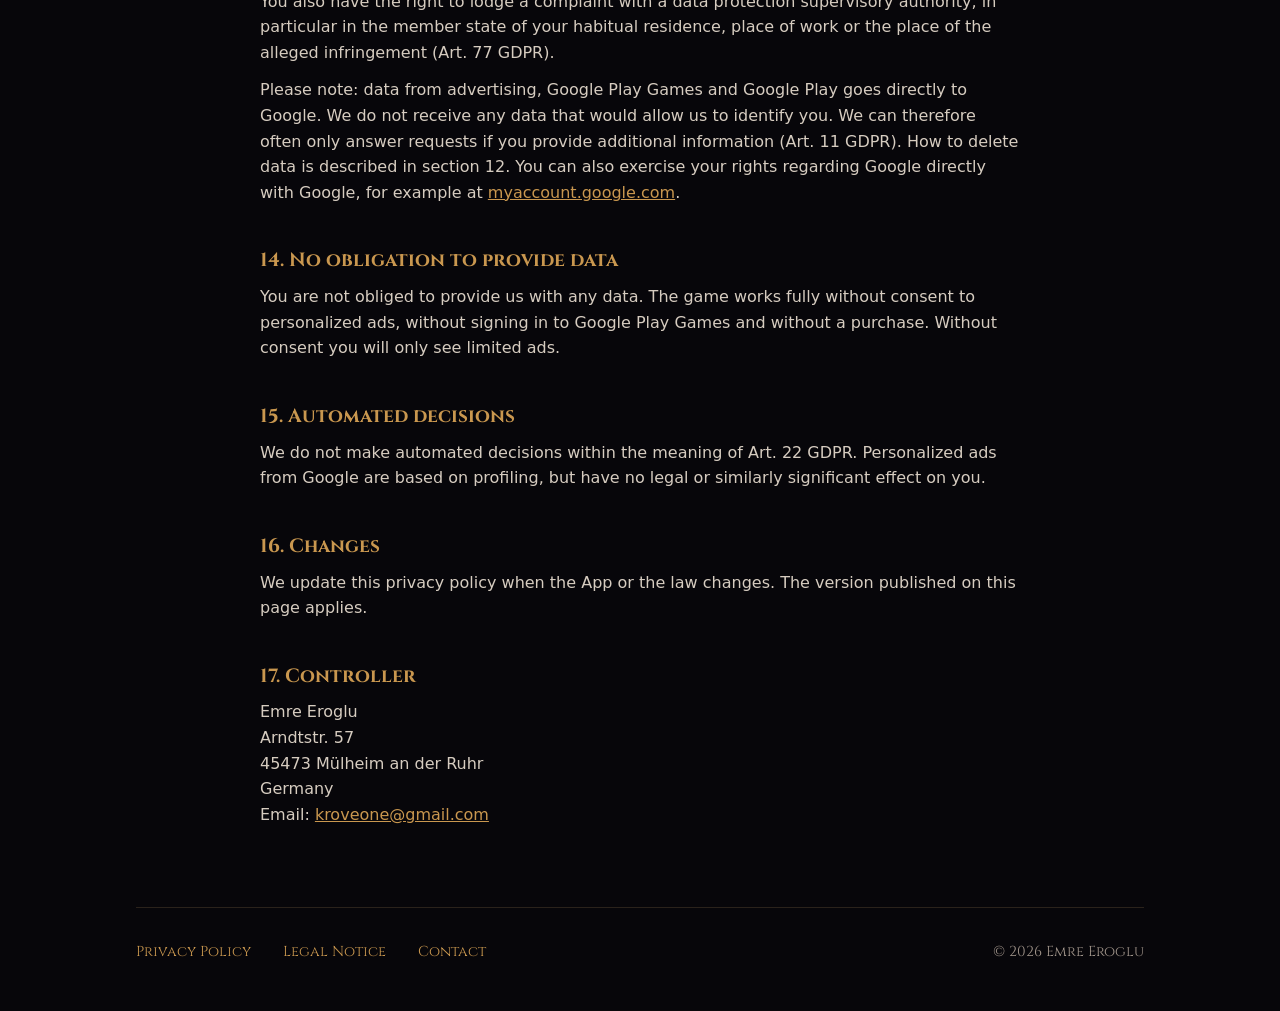
==== commit 28cc97b0: "Add files via upload" ====
--- a/datenschutz.html
+++ b/datenschutz.html
@@ -137,22 +137,31 @@
   <h2>11. Kinder</h2>
   <p>Die App richtet sich nicht an Kinder unter 16 Jahren. Wir erheben wissentlich keine Daten von Kindern.</p>
 
-  <h2>12. Ihre Rechte</h2>
+  <h2 id="loeschen">12. Daten löschen</h2>
+  <p>So können Sie Daten, die im Zusammenhang mit Varnek anfallen, löschen oder löschen lassen:</p>
+  <ul>
+    <li><strong>Spielstand, Einstellungen und Einwilligungsauswahl:</strong> Deinstallieren Sie die App oder löschen Sie in den Android-Einstellungen die App-Daten. Diese Daten liegen nur auf Ihrem Gerät.</li>
+    <li><strong>Erfolge, Bestenlisten und Spielerprofil:</strong> Öffnen Sie die App „Google Play Spiele“ auf Ihrem Gerät, dort Einstellungen → Ihr Profil. Sie können die Spieldaten zu „Varnek“ oder Ihr gesamtes Play Spiele-Profil löschen. Alternativ unter <a href="https://myaccount.google.com">myaccount.google.com</a> → Daten und Datenschutz.</li>
+    <li><strong>Werbedaten:</strong> Setzen Sie in den Android-Einstellungen unter Datenschutz → Werbung die Werbe-ID zurück oder löschen Sie sie. Personalisierte Werbung von Google verwalten Sie unter <a href="https://myadcenter.google.com">myadcenter.google.com</a>.</li>
+    <li><strong>Daten bei uns:</strong> Schreiben Sie eine E-Mail an <a href="mailto:kroveone@gmail.com">kroveone@gmail.com</a> mit dem Betreff „Löschung“. Wir antworten innerhalb eines Monats. Bei uns liegen in der Regel nur Ihre E-Mail-Korrespondenz und, falls Sie „Werbung entfernen“ gekauft haben, die Bestelldaten (Bestellnummer, Datum, Preis, Land). Korrespondenz löschen wir nach Erledigung; Bestelldaten müssen wir aus steuerrechtlichen Gründen zehn Jahre aufbewahren (Art. 17 Abs. 3 lit. b DSGVO) und löschen sie danach.</li>
+  </ul>
+
+  <h2>13. Ihre Rechte</h2>
   <p>Sie haben das Recht auf Auskunft (Art. 15 DSGVO), Berichtigung (Art. 16), Löschung (Art. 17), Einschränkung der Verarbeitung (Art. 18) und Datenübertragbarkeit (Art. 20). Eine erteilte Einwilligung können Sie jederzeit mit Wirkung für die Zukunft widerrufen (Art. 7 Abs. 3 DSGVO).</p>
   <p><strong>Widerspruchsrecht:</strong> Soweit wir Daten auf Grundlage von Art. 6 Abs. 1 lit. f DSGVO verarbeiten, können Sie aus Gründen, die sich aus Ihrer besonderen Situation ergeben, jederzeit widersprechen (Art. 21 DSGVO).</p>
   <p>Sie haben außerdem das Recht, sich bei einer Datenschutz-Aufsichtsbehörde zu beschweren, insbesondere in dem Mitgliedstaat Ihres Aufenthaltsorts, Ihres Arbeitsplatzes oder des mutmaßlichen Verstoßes (Art. 77 DSGVO).</p>
-  <p>Bitte beachten Sie: Die Daten aus Werbung, Google Play Spiele und Google Play gehen direkt an Google. Wir selbst erhalten keine Daten, mit denen wir Sie identifizieren könnten. Anfragen können wir deshalb oft nur beantworten, wenn Sie uns zusätzliche Angaben machen (Art. 11 DSGVO). Ihre Rechte gegenüber Google können Sie auch direkt bei Google geltend machen, zum Beispiel über <a href="https://myaccount.google.com">myaccount.google.com</a>.</p>
-
-  <h2>13. Pflicht zur Bereitstellung</h2>
+  <p>Bitte beachten Sie: Die Daten aus Werbung, Google Play Spiele und Google Play gehen direkt an Google. Wir selbst erhalten keine Daten, mit denen wir Sie identifizieren könnten. Anfragen können wir deshalb oft nur beantworten, wenn Sie uns zusätzliche Angaben machen (Art. 11 DSGVO). Wie Sie Daten löschen, steht in Abschnitt 12. Ihre Rechte gegenüber Google können Sie auch direkt bei Google geltend machen, zum Beispiel über <a href="https://myaccount.google.com">myaccount.google.com</a>.</p>
+
+  <h2>14. Pflicht zur Bereitstellung</h2>
   <p>Sie sind nicht verpflichtet, uns Daten bereitzustellen. Das Spiel funktioniert vollständig ohne Einwilligung in personalisierte Werbung, ohne Anmeldung bei Google Play Spiele und ohne Kauf. Ohne Einwilligung sehen Sie nur eingeschränkte Werbung.</p>
 
-  <h2>14. Automatisierte Entscheidungen</h2>
+  <h2>15. Automatisierte Entscheidungen</h2>
   <p>Wir treffen keine automatisierten Entscheidungen im Sinne von Art. 22 DSGVO. Personalisierte Werbung von Google beruht auf Profilbildung, hat aber keine rechtliche oder ähnlich erhebliche Wirkung für Sie.</p>
 
-  <h2>15. Änderungen</h2>
+  <h2>16. Änderungen</h2>
   <p>Wir passen diese Datenschutzerklärung an, wenn sich die App oder die Rechtslage ändert. Es gilt die jeweils auf dieser Seite veröffentlichte Fassung.</p>
 
-  <h2 id="verantwortlicher">16. Verantwortlicher</h2>
+  <h2 id="verantwortlicher">17. Verantwortlicher</h2>
   <address>
     Emre Eroglu<br>
     Arndtstr. 57<br>
@@ -275,22 +284,31 @@
   <h2>11. Children</h2>
   <p>The App is not directed at children under the age of 16. We do not knowingly collect data from children.</p>
 
-  <h2>12. Your rights</h2>
+  <h2 id="delete">12. Deleting your data</h2>
+  <p>This is how you can delete, or have deleted, data that arises in connection with Varnek:</p>
+  <ul>
+    <li><strong>Save game, settings and consent choice:</strong> Uninstall the App or clear the App’s data in your Android settings. This data exists only on your device.</li>
+    <li><strong>Achievements, leaderboards and player profile:</strong> Open the “Google Play Games” app on your device, then Settings → your profile. You can delete the game data for “Varnek” or your entire Play Games profile. Alternatively, go to <a href="https://myaccount.google.com">myaccount.google.com</a> → Data &amp; privacy.</li>
+    <li><strong>Advertising data:</strong> Reset or delete the advertising ID in your Android settings under Privacy → Ads. Manage personalized ads from Google at <a href="https://myadcenter.google.com">myadcenter.google.com</a>.</li>
+    <li><strong>Data held by us:</strong> Email <a href="mailto:kroveone@gmail.com">kroveone@gmail.com</a> with the subject “Deletion”. We reply within one month. We usually hold only your email correspondence and, if you bought “Remove Ads”, the order details (order number, date, price, country). We delete correspondence once the matter is closed; order details must be kept for ten years for tax reasons (Art. 17(3)(b) GDPR) and are deleted afterwards.</li>
+  </ul>
+
+  <h2>13. Your rights</h2>
   <p>You have the right of access (Art. 15 GDPR), rectification (Art. 16), erasure (Art. 17), restriction of processing (Art. 18) and data portability (Art. 20). You can withdraw consent at any time with effect for the future (Art. 7(3) GDPR).</p>
   <p><strong>Right to object:</strong> Where we process data on the basis of Art. 6(1)(f) GDPR, you may object at any time on grounds relating to your particular situation (Art. 21 GDPR).</p>
   <p>You also have the right to lodge a complaint with a data protection supervisory authority, in particular in the member state of your habitual residence, place of work or the place of the alleged infringement (Art. 77 GDPR).</p>
-  <p>Please note: data from advertising, Google Play Games and Google Play goes directly to Google. We do not receive any data that would allow us to identify you. We can therefore often only answer requests if you provide additional information (Art. 11 GDPR). You can also exercise your rights regarding Google directly with Google, for example at <a href="https://myaccount.google.com">myaccount.google.com</a>.</p>
-
-  <h2>13. No obligation to provide data</h2>
+  <p>Please note: data from advertising, Google Play Games and Google Play goes directly to Google. We do not receive any data that would allow us to identify you. We can therefore often only answer requests if you provide additional information (Art. 11 GDPR). How to delete data is described in section 12. You can also exercise your rights regarding Google directly with Google, for example at <a href="https://myaccount.google.com">myaccount.google.com</a>.</p>
+
+  <h2>14. No obligation to provide data</h2>
   <p>You are not obliged to provide us with any data. The game works fully without consent to personalized ads, without signing in to Google Play Games and without a purchase. Without consent you will only see limited ads.</p>
 
-  <h2>14. Automated decisions</h2>
+  <h2>15. Automated decisions</h2>
   <p>We do not make automated decisions within the meaning of Art. 22 GDPR. Personalized ads from Google are based on profiling, but have no legal or similarly significant effect on you.</p>
 
-  <h2>15. Changes</h2>
+  <h2>16. Changes</h2>
   <p>We update this privacy policy when the App or the law changes. The version published on this page applies.</p>
 
-  <h2 id="controller">16. Controller</h2>
+  <h2 id="controller">17. Controller</h2>
   <address>
     Emre Eroglu<br>
     Arndtstr. 57<br>
